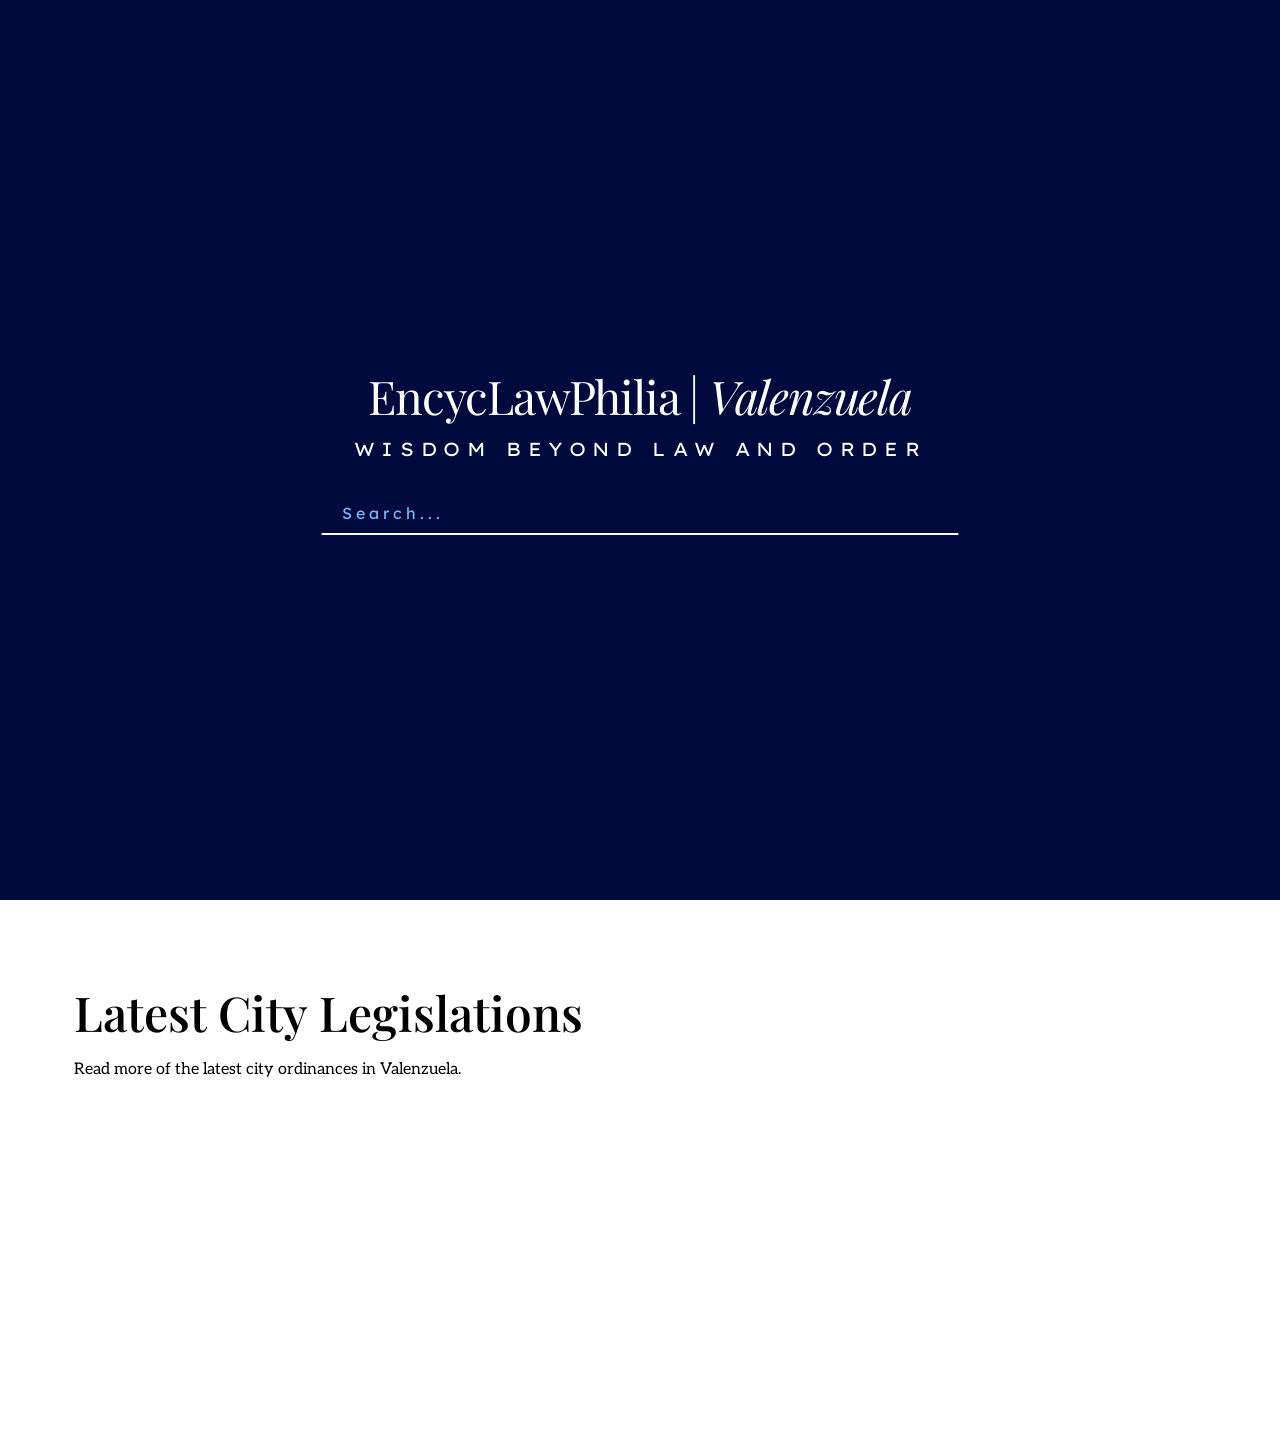
==== index.html @ e4cac2d9 "Merge branch 'main' of https://github.com/LordDomino/encyclawphilia-website" ====
<!DOCTYPE html>
<html lang="en">

<head>
    <meta charset="UTF-8">
    <meta name="viewport" content="width=device-width, initial-scale=1.0">
    <title>EncycLawPhilia | Valenzuela</title>
    <link rel="stylesheet" href="css/style.css">
</head>

<body>
    <main>
        <search>
            <hgroup class="title">
                <h1>EncycLawPhilia | <span class="title-city">Valenzuela</span></h1>
                <p>Wisdom Beyond Law and Order</p>
            </hgroup>
            <form class="search-bar" action="/search" method="get">
                <input aria-label="Search for city legislations" autocomplete="off" inputmode="search" type="search"
                    placeholder="Search..." name="q" />
            </form>
        </search>

        <section class="cards">
            <h1>Latest City Legislations</h1>
            <p>Read more of the latest city ordinances in Valenzuela.</p>

            <div class="carousel-wrapper">
                <ul class="carousel">
                    <li>
                        <div class="content-card">
                            <div class="content-card-header">
                                <h2>City Resolution<br /><span class="numeral-and-series">No. 3748 s. 2026</span></h2>
                                <div class="date">04 March 2026</div>
                            </div>
                            <div class="preview-container">
                                <div class="preview-text">
                                    A RESOLUTION DECLARING BARANGAY PARADA ORDINANCE NO. 08-26,
                                    SERIES OF 2026, ENTITLED: ?AN ORDINANCE CREATING AN ADDITIONAL
                                    ELEVEN (11) PLANTILLA POSITIONS OF TWO (2) WATCHMAN 1, ONE (1)
                                    CLERK IV, SEVEN (7) CLERK I AND ONE (1) MESSENGER, IDENTIFYING
                                    THE SOURCE OF FUND AND PROVIDING THE SALARY GRADE THEREOF?,
                                    HAS BEEN REVIEWED IN ACCORDANCE WITH R.A. 7160 AND THE SAME
                                    IS FOUND NOT INCONSISTENT WITH LAW OR ANY CITY ORDINANCES.
                                </div>
                            </div>
                            <a>
                                <p class="link">Read More</p>
                            </a>
                        </div>
                    </li>
                    <li>
                        <div class="content-card">
                            <div class="content-card-header">
                                <h2>City Resolution<br /><span class="numeral-and-series">No. 3748 s. 2026</span></h2>
                                <div class="date">04 March 2026</div>
                            </div>
                            <div class="preview-container">
                                <div class="preview-text">
                                    A RESOLUTION DECLARING BARANGAY PARADA ORDINANCE NO. 08-26,
                                    SERIES OF 2026, ENTITLED: ?AN ORDINANCE CREATING AN ADDITIONAL
                                    ELEVEN (11) PLANTILLA POSITIONS OF TWO (2) WATCHMAN 1, ONE (1)
                                    CLERK IV, SEVEN (7) CLERK I AND ONE (1) MESSENGER, IDENTIFYING
                                    THE SOURCE OF FUND AND PROVIDING THE SALARY GRADE THEREOF?,
                                    HAS BEEN REVIEWED IN ACCORDANCE WITH R.A. 7160 AND THE SAME
                                    IS FOUND NOT INCONSISTENT WITH LAW OR ANY CITY ORDINANCES.
                                </div>
                            </div>
                            <a>
                                <p class="link">Read More</p>
                            </a>
                        </div>
                    </li>
                    <li>
                        <div class="content-card">
                            <div class="content-card-header">
                                <h2>City Resolution<br /><span class="numeral-and-series">No. 3748 s. 2026</span></h2>
                                <div class="date">04 March 2026</div>
                            </div>
                            <div class="preview-container">
                                <div class="preview-text">
                                    A RESOLUTION DECLARING BARANGAY PARADA ORDINANCE NO. 08-26,
                                    SERIES OF 2026, ENTITLED: ?AN ORDINANCE CREATING AN ADDITIONAL
                                    ELEVEN (11) PLANTILLA POSITIONS OF TWO (2) WATCHMAN 1, ONE (1)
                                    CLERK IV, SEVEN (7) CLERK I AND ONE (1) MESSENGER, IDENTIFYING
                                    THE SOURCE OF FUND AND PROVIDING THE SALARY GRADE THEREOF?,
                                    HAS BEEN REVIEWED IN ACCORDANCE WITH R.A. 7160 AND THE SAME
                                    IS FOUND NOT INCONSISTENT WITH LAW OR ANY CITY ORDINANCES.
                                </div>
                            </div>
                            <a>
                                <p class="link">Read More</p>
                            </a>
                        </div>
                    </li>
                    <li>
                        <div class="content-card">
                            <div class="content-card-header">
                                <h2>City Resolution<br /><span class="numeral-and-series">No. 3748 s. 2026</span></h2>
                                <div class="date">04 March 2026</div>
                            </div>
                            <div class="preview-container">
                                <div class="preview-text">
                                    A RESOLUTION DECLARING BARANGAY PARADA ORDINANCE NO. 08-26,
                                    SERIES OF 2026, ENTITLED: ?AN ORDINANCE CREATING AN ADDITIONAL
                                    ELEVEN (11) PLANTILLA POSITIONS OF TWO (2) WATCHMAN 1, ONE (1)
                                    CLERK IV, SEVEN (7) CLERK I AND ONE (1) MESSENGER, IDENTIFYING
                                    THE SOURCE OF FUND AND PROVIDING THE SALARY GRADE THEREOF?,
                                    HAS BEEN REVIEWED IN ACCORDANCE WITH R.A. 7160 AND THE SAME
                                    IS FOUND NOT INCONSISTENT WITH LAW OR ANY CITY ORDINANCES.
                                </div>
                            </div>
                            <a>
                                <p class="link">Read More</p>
                            </a>
                        </div>
                    </li>
                </ul>
            </div>




        </section>

        
    </main>

    <footer>
        <!-- <h1>HAHAHAHAHAH</h1> -->
    </footer>
</body>

</html>
---- css/style.css ----
@font-face {
    font-family: "Aleo";
    src: url("../fonts/Aleo-VariableFont_wght.ttf"),
        url("../fonts/Aleo-Italic-VariableFont_wght.ttf")
}

@font-face {
    font-family: "Besley";
    src: url("../fonts/Besley-VariableFont_wght.ttf");
    font-style: normal;
}

@font-face {
    font-family: "Besley";
    src: url("../fonts/Besley-Italic-VariableFont_wght.ttf");
    font-style: italic;
}

@font-face {
    font-family: "Montserrat";
    src: url("../fonts/Montserrat-VariableFont_wght.ttf");
    font-style: normal;
}

@font-face {
    font-family: "Montserrat";
    src: url("../fonts/Montserrat-Italic-VariableFont_wght.ttf");
    font-style: italic;
}

@font-face {
    font-family: "Lexend";
    src: url("../fonts/Lexend-VariableFont_wght.ttf");
}

@font-face {
    font-family: "Lexend Exa";
    src: url("../fonts/LexendExa-VariableFont_wght.ttf");
}

@font-face {
    font-family: "Playfair Display";
    src: url("../fonts/PlayfairDisplay-VariableFont_wght.ttf");
    font-style: normal;
}

@font-face {
    font-family: "Playfair Display";
    src: url("../fonts/PlayfairDisplay-Italic-VariableFont_wght.ttf");
    font-style: italic;
}

@property --left-mask {
  syntax: '<color>';
  inherits: false;
  initial-value: black;
}

@property --right-mask {
  syntax: '<color>';
  inherits: false;
  initial-value: transparent;
}

:root {
    /* color-scheme: light dark; */

    --font-title: "Playfair Display", "Georgia", serif;
    --font-subtitle: "Lexend Exa", sans-serif;
    --font-heading: "Playfair Display", "Georgia", serif;
    --font-link: "Lexend Exa", sans-serif;
    --font-default-sans-serif: "Aleo", "Arial", sans-serif;
    --font-size-large: 3rem;

    /* Colors */
    --primary-color: #000A3C;
    --secondary-color: #7db5ff;
    --bg-color: light-dark(#FFFFFF, var(--primary-color));
    --text-color: #333333;
    --accent-color: #071E95;
}

* {
    box-sizing: border-box;
}

body {
    margin: 0;
    padding: 0;
    font-family: var(--font-default-sans-serif);
    background-color: var(--bg-color);
}

h1 {
    font-family: var(--font-heading);
    font-size: clamp(2rem, 3rem, 4rem);
    font-weight: 550;
    margin: 80px 0px 10px 0px;
}

main {
    display: flex;
    flex-direction: column;
    width: 100%;
}

section.cards {
    align-self: center;
    margin: 0px clamp(10%, 25vw, 500px);
    transition: padding 0.25s ease;
}

.content-grid {
    display: grid;
    grid-template-columns: auto auto auto;
    gap: 10px;
}

search {
    height: 100dvh;
    width: 100%;
    padding: min(30px, 10%) min(50px, 10%);

    display: flex;
    flex-direction: column;
    justify-content: center;
    align-items: center;
    gap: 30px;

    background-color: var(--primary-color);
    color: #FFFFFF;
}

hgroup.title {
    display: flex;
    flex-direction: column;
    justify-content: center;
    align-items: center;
    user-select: none;
    gap: 10px;
}

hgroup.title h1 {
    width: 100%;
    margin: 0;
    padding: 0;
    font-family: var(--font-title);
    font-weight: 400;
    font-size: clamp(1.75rem, calc(3.5vw + 0.1rem), 6rem);
    font-style: normal;
    text-align: center;
    letter-spacing: -0.075rem;
}

hgroup.title span {
    font-style: italic;
}

hgroup.title p {
    margin: 0;
    padding: 0;
    font-family: var(--font-subtitle);
    font-size: clamp(0.8rem, calc(1.35vw + 0.1rem), 2rem);
    text-align: center;
    text-transform: uppercase;
    letter-spacing: 0.35em;
}

form.search-bar {
    display: flex;
    gap: 10px;
}

form.search-bar input[type="search"] {
    border: 2px solid var(--primary-color);
    border-radius: 3px;
    border-bottom: 2px solid #FFFFFF;
    padding: 10px 20px;

    width: 50vw;
    max-width: 800px;
    min-width: 365px;

    font-family: "Lexend";
    font-size: clamp(1.0rem, 1vw, 1.2em);
    letter-spacing: 0.075rem;

    background-color: var(--primary-color);
    color: #FFFFFF;

    transition: background 0.1s ease;
}

form.search-bar input[type="search"]::placeholder {
    color: var(--secondary-color);
    letter-spacing: 0.25rem;
}

form.search-bar input[type="search"]::-webkit-search-cancel-button {
    height: 20px;
    width: 20px;
    cursor: pointer;
    filter: invert(50%) sepia(100%) saturate(500%) hue-rotate(90deg);
}

form.search-bar input[type="search"]:focus {
    outline: none;
}

.carousel-wrapper {
    overflow-x: auto;
    position: relative;
    width: 100%; /* Simplified for clarity, adjust margins as needed */
    
    --mask-width: 80px;

    /* Create the animation timeline based on the horizontal scroll */
    scroll-timeline: --carouselTimeline x;

    /* Initial mask state (we will animate the variables) */
    mask-image: linear-gradient(
        to right, 
        var(--left-mask, transparent), 
        black var(--mask-width), 
        black calc(100% - var(--mask-width)), 
        var(--right-mask, transparent)
    );
    -webkit-mask-image: linear-gradient(
        to right, 
        var(--left-mask, transparent), 
        black var(--mask-width), 
        black calc(100% - var(--mask-width)), 
        var(--right-mask, transparent)
    );

    /* Apply the animations */
    animation: mask-left-logic both, mask-right-logic both;
    animation-timeline: --carouselTimeline;
}

@keyframes mask-left-logic {
    /* At the very start (0% scroll), the left side is SOLID BLACK (no fade) */
    0% { --left-mask: black; }
    /* As soon as we start scrolling, it becomes TRANSPARENT (fade starts) */
    5%, 100% { --left-mask: transparent; }
}

@keyframes mask-right-logic {
    /* While scrolling, the right side is TRANSPARENT (fade active) */
    0%, 95% { --right-mask: transparent; }
    /* When we hit the  very end (100% scroll), it becomes SOLID BLACK (fade stops) */
    100% { --right-mask: black; }
}

ul.carousel {
    display: flex;
    gap: 15px;
    list-style: none;
    padding: 0; /* Changed from var(--mask-width) to 0 */
    margin: 0;
}

ul.carousel li {
    flex: 0 0 clamp(300px, 15vw, 500px);
    /* Do not grow, do not shrink, stay 250px wide */
    background: #eee;
    border-radius: 8px;
    display: flex;
    align-items: center;
    justify-content: center;
    /* Removed: scroll-snap-align */
}

.content-card {
    /* width: ; */
    padding: 30px 20px 20px 20px;

    display: flex;
    flex-direction: column;
    justify-content: center;

    width: clamp(300px, 50%, 500px);
    padding: 30px 20px 20px 20px;

    font-family: "Lexend", "Times New Roman", serif;
    font-size: 1rem;
    text-align: left;

    border: 1px solid var(--accent-color);
    border-radius: 5px;
}

.content-card-header {
    display: flex;
    justify-content: space-between;
}

.content-card h2 {
    margin: 0;
    padding: 0;

    font-family: "Lexend Exa";
    font-weight: 500;
    font-size: 1.5rem;
    letter-spacing: 0.15rem;
    line-height: 1.2;

    color: var(--primary-color);
}

.content-card span.numeral-and-series {
    font-family: "Besley";
    font-size: 2rem;
    font-weight: 700;
    letter-spacing: 0rem;
}

.content-card .preview-container {
    box-sizing: content-box;
    margin: 10px 0px;
    padding: 10px 0px;
    border-top: 2px solid black;
    /* border-bottom: 2px solid black; */
}

.content-card .preview-text {
    max-height: 100px;
    overflow-y: hidden;

    font-weight: 350;

    background-image: linear-gradient(to bottom, #000000, rgb(0, 0, 0, 0));

    background-clip: text;
    -webkit-background-clip: text;

    color: transparent;
    -webkit-text-fill-color: transparent;
}

p.link {
    margin: 0;
    font-family: var(--font-link);
    font-weight: 700;
    letter-spacing: 0.2rem;
    text-align: right;
    text-transform: uppercase;

    color: var(--accent-color)
}

footer {
    background-color: var(--primary-color);
}

@media screen and (max-width: 1440px) {}

@media screen and (max-width: 425px) {

    search {
        align-items: flex-start;
        justify-content: end;
    }

    hgroup.title h1 {
        text-align: left;
    }

    hgroup.title p {
        text-align: left;
        letter-spacing: 0.25rem;
    }

    form.search-bar {
        width: 100%;
    }

    form.search-bar input[type="search"] {
        width: 100%;
        min-width: 0px;
        max-width: none;

        padding: 5px 10px;
    }

    section.cards {
        padding: 0px 30px;
    }

}
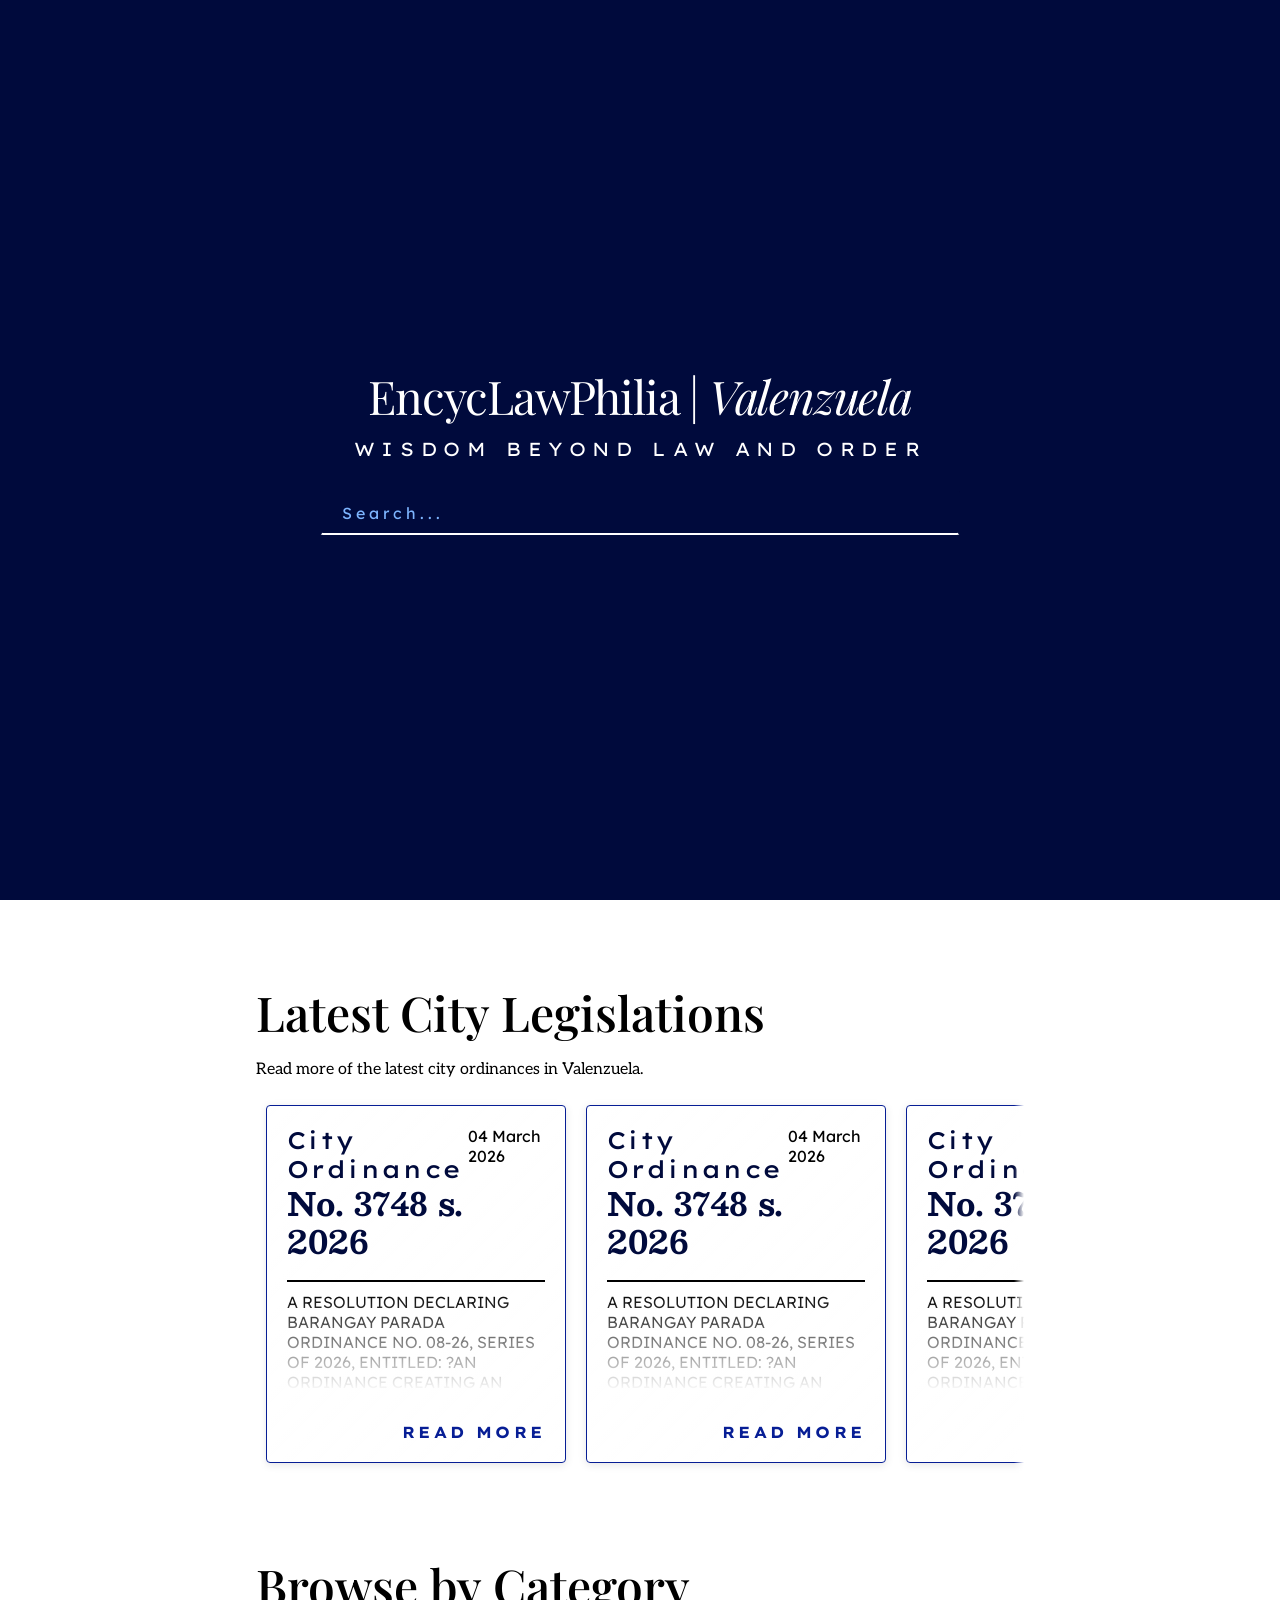
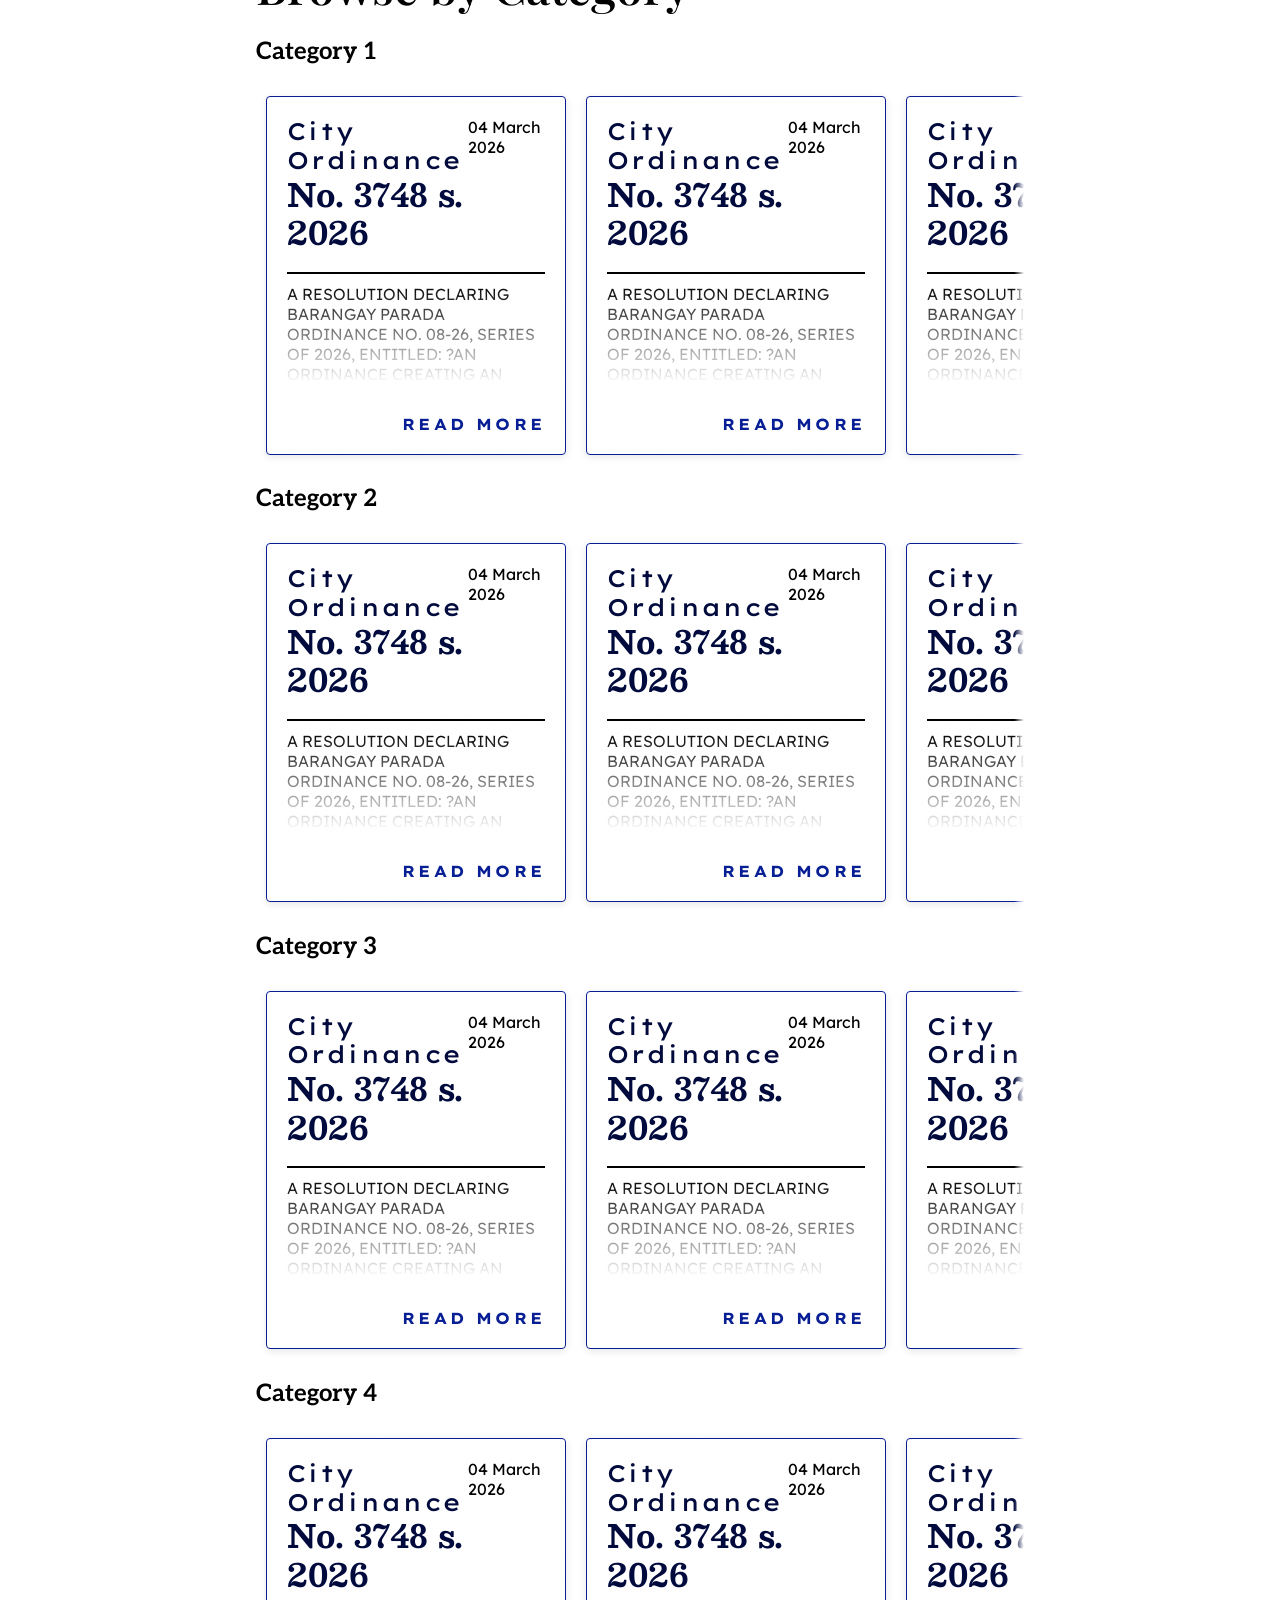
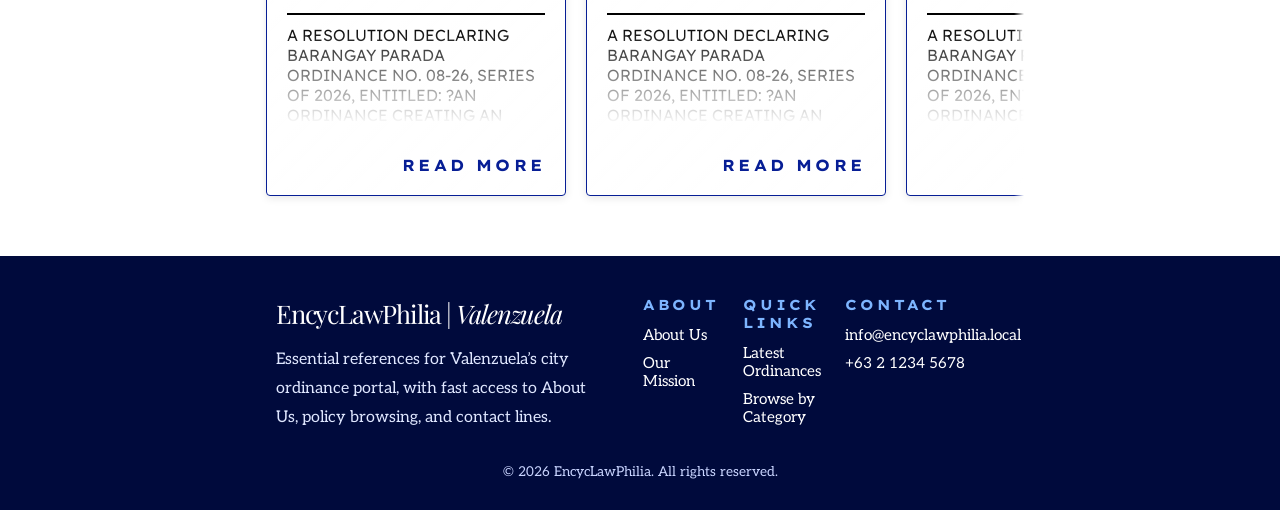
==== commit 7c88c229: "UI design changes" ====
--- a/index.html
+++ b/index.html
@@ -9,19 +9,21 @@
 </head>
 
 <body>
-    <main>
+    <main class="homepage">
         <search>
             <hgroup class="title">
-                <h1>EncycLawPhilia | <span class="title-city">Valenzuela</span></h1>
+                <div class="brand-title">
+                    <h1>EncycLawPhilia | <span class="title-city">Valenzuela</span></h1>
+                </div>
                 <p>Wisdom Beyond Law and Order</p>
             </hgroup>
-            <form class="search-bar" action="/search" method="get">
+            <form class="search-bar" action="results.html" method="get">
                 <input aria-label="Search for city legislations" autocomplete="off" inputmode="search" type="search"
                     placeholder="Search..." name="q" />
             </form>
         </search>
 
-        <section class="cards">
+        <section class="dashboard" id="browse-latest">
             <h1>Latest City Legislations</h1>
             <p>Read more of the latest city ordinances in Valenzuela.</p>
 
@@ -30,73 +32,73 @@
                     <li>
                         <div class="content-card">
                             <div class="content-card-header">
-                                <h2>City Resolution<br /><span class="numeral-and-series">No. 3748 s. 2026</span></h2>
-                                <div class="date">04 March 2026</div>
-                            </div>
-                            <div class="preview-container">
-                                <div class="preview-text">
-                                    A RESOLUTION DECLARING BARANGAY PARADA ORDINANCE NO. 08-26,
-                                    SERIES OF 2026, ENTITLED: ?AN ORDINANCE CREATING AN ADDITIONAL
-                                    ELEVEN (11) PLANTILLA POSITIONS OF TWO (2) WATCHMAN 1, ONE (1)
-                                    CLERK IV, SEVEN (7) CLERK I AND ONE (1) MESSENGER, IDENTIFYING
-                                    THE SOURCE OF FUND AND PROVIDING THE SALARY GRADE THEREOF?,
-                                    HAS BEEN REVIEWED IN ACCORDANCE WITH R.A. 7160 AND THE SAME
-                                    IS FOUND NOT INCONSISTENT WITH LAW OR ANY CITY ORDINANCES.
-                                </div>
-                            </div>
-                            <a>
-                                <p class="link">Read More</p>
-                            </a>
-                        </div>
-                    </li>
-                    <li>
-                        <div class="content-card">
-                            <div class="content-card-header">
-                                <h2>City Resolution<br /><span class="numeral-and-series">No. 3748 s. 2026</span></h2>
-                                <div class="date">04 March 2026</div>
-                            </div>
-                            <div class="preview-container">
-                                <div class="preview-text">
-                                    A RESOLUTION DECLARING BARANGAY PARADA ORDINANCE NO. 08-26,
-                                    SERIES OF 2026, ENTITLED: ?AN ORDINANCE CREATING AN ADDITIONAL
-                                    ELEVEN (11) PLANTILLA POSITIONS OF TWO (2) WATCHMAN 1, ONE (1)
-                                    CLERK IV, SEVEN (7) CLERK I AND ONE (1) MESSENGER, IDENTIFYING
-                                    THE SOURCE OF FUND AND PROVIDING THE SALARY GRADE THEREOF?,
-                                    HAS BEEN REVIEWED IN ACCORDANCE WITH R.A. 7160 AND THE SAME
-                                    IS FOUND NOT INCONSISTENT WITH LAW OR ANY CITY ORDINANCES.
-                                </div>
-                            </div>
-                            <a>
-                                <p class="link">Read More</p>
-                            </a>
-                        </div>
-                    </li>
-                    <li>
-                        <div class="content-card">
-                            <div class="content-card-header">
-                                <h2>City Resolution<br /><span class="numeral-and-series">No. 3748 s. 2026</span></h2>
-                                <div class="date">04 March 2026</div>
-                            </div>
-                            <div class="preview-container">
-                                <div class="preview-text">
-                                    A RESOLUTION DECLARING BARANGAY PARADA ORDINANCE NO. 08-26,
-                                    SERIES OF 2026, ENTITLED: ?AN ORDINANCE CREATING AN ADDITIONAL
-                                    ELEVEN (11) PLANTILLA POSITIONS OF TWO (2) WATCHMAN 1, ONE (1)
-                                    CLERK IV, SEVEN (7) CLERK I AND ONE (1) MESSENGER, IDENTIFYING
-                                    THE SOURCE OF FUND AND PROVIDING THE SALARY GRADE THEREOF?,
-                                    HAS BEEN REVIEWED IN ACCORDANCE WITH R.A. 7160 AND THE SAME
-                                    IS FOUND NOT INCONSISTENT WITH LAW OR ANY CITY ORDINANCES.
-                                </div>
-                            </div>
-                            <a>
-                                <p class="link">Read More</p>
-                            </a>
-                        </div>
-                    </li>
-                    <li>
-                        <div class="content-card">
-                            <div class="content-card-header">
-                                <h2>City Resolution<br /><span class="numeral-and-series">No. 3748 s. 2026</span></h2>
+                                <h2>City Ordinance<br /><span class="numeral-and-series">No. 3748 s. 2026</span></h2>
+                                <div class="date">04 March 2026</div>
+                            </div>
+                            <div class="preview-container">
+                                <div class="preview-text">
+                                    A RESOLUTION DECLARING BARANGAY PARADA ORDINANCE NO. 08-26,
+                                    SERIES OF 2026, ENTITLED: ?AN ORDINANCE CREATING AN ADDITIONAL
+                                    ELEVEN (11) PLANTILLA POSITIONS OF TWO (2) WATCHMAN 1, ONE (1)
+                                    CLERK IV, SEVEN (7) CLERK I AND ONE (1) MESSENGER, IDENTIFYING
+                                    THE SOURCE OF FUND AND PROVIDING THE SALARY GRADE THEREOF?,
+                                    HAS BEEN REVIEWED IN ACCORDANCE WITH R.A. 7160 AND THE SAME
+                                    IS FOUND NOT INCONSISTENT WITH LAW OR ANY CITY ORDINANCES.
+                                </div>
+                            </div>
+                            <a>
+                                <p class="link">Read More</p>
+                            </a>
+                        </div>
+                    </li>
+                    <li>
+                        <div class="content-card">
+                            <div class="content-card-header">
+                                <h2>City Ordinance<br /><span class="numeral-and-series">No. 3748 s. 2026</span></h2>
+                                <div class="date">04 March 2026</div>
+                            </div>
+                            <div class="preview-container">
+                                <div class="preview-text">
+                                    A RESOLUTION DECLARING BARANGAY PARADA ORDINANCE NO. 08-26,
+                                    SERIES OF 2026, ENTITLED: ?AN ORDINANCE CREATING AN ADDITIONAL
+                                    ELEVEN (11) PLANTILLA POSITIONS OF TWO (2) WATCHMAN 1, ONE (1)
+                                    CLERK IV, SEVEN (7) CLERK I AND ONE (1) MESSENGER, IDENTIFYING
+                                    THE SOURCE OF FUND AND PROVIDING THE SALARY GRADE THEREOF?,
+                                    HAS BEEN REVIEWED IN ACCORDANCE WITH R.A. 7160 AND THE SAME
+                                    IS FOUND NOT INCONSISTENT WITH LAW OR ANY CITY ORDINANCES.
+                                </div>
+                            </div>
+                            <a>
+                                <p class="link">Read More</p>
+                            </a>
+                        </div>
+                    </li>
+                    <li>
+                        <div class="content-card">
+                            <div class="content-card-header">
+                                <h2>City Ordinance<br /><span class="numeral-and-series">No. 3748 s. 2026</span></h2>
+                                <div class="date">04 March 2026</div>
+                            </div>
+                            <div class="preview-container">
+                                <div class="preview-text">
+                                    A RESOLUTION DECLARING BARANGAY PARADA ORDINANCE NO. 08-26,
+                                    SERIES OF 2026, ENTITLED: ?AN ORDINANCE CREATING AN ADDITIONAL
+                                    ELEVEN (11) PLANTILLA POSITIONS OF TWO (2) WATCHMAN 1, ONE (1)
+                                    CLERK IV, SEVEN (7) CLERK I AND ONE (1) MESSENGER, IDENTIFYING
+                                    THE SOURCE OF FUND AND PROVIDING THE SALARY GRADE THEREOF?,
+                                    HAS BEEN REVIEWED IN ACCORDANCE WITH R.A. 7160 AND THE SAME
+                                    IS FOUND NOT INCONSISTENT WITH LAW OR ANY CITY ORDINANCES.
+                                </div>
+                            </div>
+                            <a>
+                                <p class="link">Read More</p>
+                            </a>
+                        </div>
+                    </li>
+                    <li>
+                        <div class="content-card">
+                            <div class="content-card-header">
+                                <h2>City Ordinance<br /><span class="numeral-and-series">No. 3748 s. 2026</span></h2>
                                 <div class="date">04 March 2026</div>
                             </div>
                             <div class="preview-container">
@@ -118,16 +120,414 @@
                 </ul>
             </div>
 
-
-
-
         </section>
 
+        <section class="dashboard" id="browse-category">
+            <h1>Browse by Category</h1>
+            <!-- <p>Read more of the latest city ordinances in Valenzuela.</p> -->
+            <h2>Category 1</h2>
+            <div class="carousel-wrapper">
+                <ul class="carousel">
+                    <li>
+                        <div class="content-card">
+                            <div class="content-card-header">
+                                <h2>City Ordinance<br /><span class="numeral-and-series">No. 3748 s. 2026</span></h2>
+                                <div class="date">04 March 2026</div>
+                            </div>
+                            <div class="preview-container">
+                                <div class="preview-text">
+                                    A RESOLUTION DECLARING BARANGAY PARADA ORDINANCE NO. 08-26,
+                                    SERIES OF 2026, ENTITLED: ?AN ORDINANCE CREATING AN ADDITIONAL
+                                    ELEVEN (11) PLANTILLA POSITIONS OF TWO (2) WATCHMAN 1, ONE (1)
+                                    CLERK IV, SEVEN (7) CLERK I AND ONE (1) MESSENGER, IDENTIFYING
+                                    THE SOURCE OF FUND AND PROVIDING THE SALARY GRADE THEREOF?,
+                                    HAS BEEN REVIEWED IN ACCORDANCE WITH R.A. 7160 AND THE SAME
+                                    IS FOUND NOT INCONSISTENT WITH LAW OR ANY CITY ORDINANCES.
+                                </div>
+                            </div>
+                            <a>
+                                <p class="link">Read More</p>
+                            </a>
+                        </div>
+                    </li>
+                    <li>
+                        <div class="content-card">
+                            <div class="content-card-header">
+                                <h2>City Ordinance<br /><span class="numeral-and-series">No. 3748 s. 2026</span></h2>
+                                <div class="date">04 March 2026</div>
+                            </div>
+                            <div class="preview-container">
+                                <div class="preview-text">
+                                    A RESOLUTION DECLARING BARANGAY PARADA ORDINANCE NO. 08-26,
+                                    SERIES OF 2026, ENTITLED: ?AN ORDINANCE CREATING AN ADDITIONAL
+                                    ELEVEN (11) PLANTILLA POSITIONS OF TWO (2) WATCHMAN 1, ONE (1)
+                                    CLERK IV, SEVEN (7) CLERK I AND ONE (1) MESSENGER, IDENTIFYING
+                                    THE SOURCE OF FUND AND PROVIDING THE SALARY GRADE THEREOF?,
+                                    HAS BEEN REVIEWED IN ACCORDANCE WITH R.A. 7160 AND THE SAME
+                                    IS FOUND NOT INCONSISTENT WITH LAW OR ANY CITY ORDINANCES.
+                                </div>
+                            </div>
+                            <a>
+                                <p class="link">Read More</p>
+                            </a>
+                        </div>
+                    </li>
+                    <li>
+                        <div class="content-card">
+                            <div class="content-card-header">
+                                <h2>City Ordinance<br /><span class="numeral-and-series">No. 3748 s. 2026</span></h2>
+                                <div class="date">04 March 2026</div>
+                            </div>
+                            <div class="preview-container">
+                                <div class="preview-text">
+                                    A RESOLUTION DECLARING BARANGAY PARADA ORDINANCE NO. 08-26,
+                                    SERIES OF 2026, ENTITLED: ?AN ORDINANCE CREATING AN ADDITIONAL
+                                    ELEVEN (11) PLANTILLA POSITIONS OF TWO (2) WATCHMAN 1, ONE (1)
+                                    CLERK IV, SEVEN (7) CLERK I AND ONE (1) MESSENGER, IDENTIFYING
+                                    THE SOURCE OF FUND AND PROVIDING THE SALARY GRADE THEREOF?,
+                                    HAS BEEN REVIEWED IN ACCORDANCE WITH R.A. 7160 AND THE SAME
+                                    IS FOUND NOT INCONSISTENT WITH LAW OR ANY CITY ORDINANCES.
+                                </div>
+                            </div>
+                            <a>
+                                <p class="link">Read More</p>
+                            </a>
+                        </div>
+                    </li>
+                    <li>
+                        <div class="content-card">
+                            <div class="content-card-header">
+                                <h2>City Ordinance<br /><span class="numeral-and-series">No. 3748 s. 2026</span></h2>
+                                <div class="date">04 March 2026</div>
+                            </div>
+                            <div class="preview-container">
+                                <div class="preview-text">
+                                    A RESOLUTION DECLARING BARANGAY PARADA ORDINANCE NO. 08-26,
+                                    SERIES OF 2026, ENTITLED: ?AN ORDINANCE CREATING AN ADDITIONAL
+                                    ELEVEN (11) PLANTILLA POSITIONS OF TWO (2) WATCHMAN 1, ONE (1)
+                                    CLERK IV, SEVEN (7) CLERK I AND ONE (1) MESSENGER, IDENTIFYING
+                                    THE SOURCE OF FUND AND PROVIDING THE SALARY GRADE THEREOF?,
+                                    HAS BEEN REVIEWED IN ACCORDANCE WITH R.A. 7160 AND THE SAME
+                                    IS FOUND NOT INCONSISTENT WITH LAW OR ANY CITY ORDINANCES.
+                                </div>
+                            </div>
+                            <a>
+                                <p class="link">Read More</p>
+                            </a>
+                        </div>
+                    </li>
+                </ul>
+            </div>
+            <h2>Category 2</h2>
+            <div class="carousel-wrapper">
+                <ul class="carousel">
+                    <li>
+                        <div class="content-card">
+                            <div class="content-card-header">
+                                <h2>City Ordinance<br /><span class="numeral-and-series">No. 3748 s. 2026</span></h2>
+                                <div class="date">04 March 2026</div>
+                            </div>
+                            <div class="preview-container">
+                                <div class="preview-text">
+                                    A RESOLUTION DECLARING BARANGAY PARADA ORDINANCE NO. 08-26,
+                                    SERIES OF 2026, ENTITLED: ?AN ORDINANCE CREATING AN ADDITIONAL
+                                    ELEVEN (11) PLANTILLA POSITIONS OF TWO (2) WATCHMAN 1, ONE (1)
+                                    CLERK IV, SEVEN (7) CLERK I AND ONE (1) MESSENGER, IDENTIFYING
+                                    THE SOURCE OF FUND AND PROVIDING THE SALARY GRADE THEREOF?,
+                                    HAS BEEN REVIEWED IN ACCORDANCE WITH R.A. 7160 AND THE SAME
+                                    IS FOUND NOT INCONSISTENT WITH LAW OR ANY CITY ORDINANCES.
+                                </div>
+                            </div>
+                            <a>
+                                <p class="link">Read More</p>
+                            </a>
+                        </div>
+                    </li>
+                    <li>
+                        <div class="content-card">
+                            <div class="content-card-header">
+                                <h2>City Ordinance<br /><span class="numeral-and-series">No. 3748 s. 2026</span></h2>
+                                <div class="date">04 March 2026</div>
+                            </div>
+                            <div class="preview-container">
+                                <div class="preview-text">
+                                    A RESOLUTION DECLARING BARANGAY PARADA ORDINANCE NO. 08-26,
+                                    SERIES OF 2026, ENTITLED: ?AN ORDINANCE CREATING AN ADDITIONAL
+                                    ELEVEN (11) PLANTILLA POSITIONS OF TWO (2) WATCHMAN 1, ONE (1)
+                                    CLERK IV, SEVEN (7) CLERK I AND ONE (1) MESSENGER, IDENTIFYING
+                                    THE SOURCE OF FUND AND PROVIDING THE SALARY GRADE THEREOF?,
+                                    HAS BEEN REVIEWED IN ACCORDANCE WITH R.A. 7160 AND THE SAME
+                                    IS FOUND NOT INCONSISTENT WITH LAW OR ANY CITY ORDINANCES.
+                                </div>
+                            </div>
+                            <a>
+                                <p class="link">Read More</p>
+                            </a>
+                        </div>
+                    </li>
+                    <li>
+                        <div class="content-card">
+                            <div class="content-card-header">
+                                <h2>City Ordinance<br /><span class="numeral-and-series">No. 3748 s. 2026</span></h2>
+                                <div class="date">04 March 2026</div>
+                            </div>
+                            <div class="preview-container">
+                                <div class="preview-text">
+                                    A RESOLUTION DECLARING BARANGAY PARADA ORDINANCE NO. 08-26,
+                                    SERIES OF 2026, ENTITLED: ?AN ORDINANCE CREATING AN ADDITIONAL
+                                    ELEVEN (11) PLANTILLA POSITIONS OF TWO (2) WATCHMAN 1, ONE (1)
+                                    CLERK IV, SEVEN (7) CLERK I AND ONE (1) MESSENGER, IDENTIFYING
+                                    THE SOURCE OF FUND AND PROVIDING THE SALARY GRADE THEREOF?,
+                                    HAS BEEN REVIEWED IN ACCORDANCE WITH R.A. 7160 AND THE SAME
+                                    IS FOUND NOT INCONSISTENT WITH LAW OR ANY CITY ORDINANCES.
+                                </div>
+                            </div>
+                            <a>
+                                <p class="link">Read More</p>
+                            </a>
+                        </div>
+                    </li>
+                    <li>
+                        <div class="content-card">
+                            <div class="content-card-header">
+                                <h2>City Ordinance<br /><span class="numeral-and-series">No. 3748 s. 2026</span></h2>
+                                <div class="date">04 March 2026</div>
+                            </div>
+                            <div class="preview-container">
+                                <div class="preview-text">
+                                    A RESOLUTION DECLARING BARANGAY PARADA ORDINANCE NO. 08-26,
+                                    SERIES OF 2026, ENTITLED: ?AN ORDINANCE CREATING AN ADDITIONAL
+                                    ELEVEN (11) PLANTILLA POSITIONS OF TWO (2) WATCHMAN 1, ONE (1)
+                                    CLERK IV, SEVEN (7) CLERK I AND ONE (1) MESSENGER, IDENTIFYING
+                                    THE SOURCE OF FUND AND PROVIDING THE SALARY GRADE THEREOF?,
+                                    HAS BEEN REVIEWED IN ACCORDANCE WITH R.A. 7160 AND THE SAME
+                                    IS FOUND NOT INCONSISTENT WITH LAW OR ANY CITY ORDINANCES.
+                                </div>
+                            </div>
+                            <a>
+                                <p class="link">Read More</p>
+                            </a>
+                        </div>
+                    </li>
+                </ul>
+            </div>
+            <h2>Category 3</h2>
+            <div class="carousel-wrapper">
+                <ul class="carousel">
+                    <li>
+                        <div class="content-card">
+                            <div class="content-card-header">
+                                <h2>City Ordinance<br /><span class="numeral-and-series">No. 3748 s. 2026</span></h2>
+                                <div class="date">04 March 2026</div>
+                            </div>
+                            <div class="preview-container">
+                                <div class="preview-text">
+                                    A RESOLUTION DECLARING BARANGAY PARADA ORDINANCE NO. 08-26,
+                                    SERIES OF 2026, ENTITLED: ?AN ORDINANCE CREATING AN ADDITIONAL
+                                    ELEVEN (11) PLANTILLA POSITIONS OF TWO (2) WATCHMAN 1, ONE (1)
+                                    CLERK IV, SEVEN (7) CLERK I AND ONE (1) MESSENGER, IDENTIFYING
+                                    THE SOURCE OF FUND AND PROVIDING THE SALARY GRADE THEREOF?,
+                                    HAS BEEN REVIEWED IN ACCORDANCE WITH R.A. 7160 AND THE SAME
+                                    IS FOUND NOT INCONSISTENT WITH LAW OR ANY CITY ORDINANCES.
+                                </div>
+                            </div>
+                            <a>
+                                <p class="link">Read More</p>
+                            </a>
+                        </div>
+                    </li>
+                    <li>
+                        <div class="content-card">
+                            <div class="content-card-header">
+                                <h2>City Ordinance<br /><span class="numeral-and-series">No. 3748 s. 2026</span></h2>
+                                <div class="date">04 March 2026</div>
+                            </div>
+                            <div class="preview-container">
+                                <div class="preview-text">
+                                    A RESOLUTION DECLARING BARANGAY PARADA ORDINANCE NO. 08-26,
+                                    SERIES OF 2026, ENTITLED: ?AN ORDINANCE CREATING AN ADDITIONAL
+                                    ELEVEN (11) PLANTILLA POSITIONS OF TWO (2) WATCHMAN 1, ONE (1)
+                                    CLERK IV, SEVEN (7) CLERK I AND ONE (1) MESSENGER, IDENTIFYING
+                                    THE SOURCE OF FUND AND PROVIDING THE SALARY GRADE THEREOF?,
+                                    HAS BEEN REVIEWED IN ACCORDANCE WITH R.A. 7160 AND THE SAME
+                                    IS FOUND NOT INCONSISTENT WITH LAW OR ANY CITY ORDINANCES.
+                                </div>
+                            </div>
+                            <a>
+                                <p class="link">Read More</p>
+                            </a>
+                        </div>
+                    </li>
+                    <li>
+                        <div class="content-card">
+                            <div class="content-card-header">
+                                <h2>City Ordinance<br /><span class="numeral-and-series">No. 3748 s. 2026</span></h2>
+                                <div class="date">04 March 2026</div>
+                            </div>
+                            <div class="preview-container">
+                                <div class="preview-text">
+                                    A RESOLUTION DECLARING BARANGAY PARADA ORDINANCE NO. 08-26,
+                                    SERIES OF 2026, ENTITLED: ?AN ORDINANCE CREATING AN ADDITIONAL
+                                    ELEVEN (11) PLANTILLA POSITIONS OF TWO (2) WATCHMAN 1, ONE (1)
+                                    CLERK IV, SEVEN (7) CLERK I AND ONE (1) MESSENGER, IDENTIFYING
+                                    THE SOURCE OF FUND AND PROVIDING THE SALARY GRADE THEREOF?,
+                                    HAS BEEN REVIEWED IN ACCORDANCE WITH R.A. 7160 AND THE SAME
+                                    IS FOUND NOT INCONSISTENT WITH LAW OR ANY CITY ORDINANCES.
+                                </div>
+                            </div>
+                            <a>
+                                <p class="link">Read More</p>
+                            </a>
+                        </div>
+                    </li>
+                    <li>
+                        <div class="content-card">
+                            <div class="content-card-header">
+                                <h2>City Ordinance<br /><span class="numeral-and-series">No. 3748 s. 2026</span></h2>
+                                <div class="date">04 March 2026</div>
+                            </div>
+                            <div class="preview-container">
+                                <div class="preview-text">
+                                    A RESOLUTION DECLARING BARANGAY PARADA ORDINANCE NO. 08-26,
+                                    SERIES OF 2026, ENTITLED: ?AN ORDINANCE CREATING AN ADDITIONAL
+                                    ELEVEN (11) PLANTILLA POSITIONS OF TWO (2) WATCHMAN 1, ONE (1)
+                                    CLERK IV, SEVEN (7) CLERK I AND ONE (1) MESSENGER, IDENTIFYING
+                                    THE SOURCE OF FUND AND PROVIDING THE SALARY GRADE THEREOF?,
+                                    HAS BEEN REVIEWED IN ACCORDANCE WITH R.A. 7160 AND THE SAME
+                                    IS FOUND NOT INCONSISTENT WITH LAW OR ANY CITY ORDINANCES.
+                                </div>
+                            </div>
+                            <a>
+                                <p class="link">Read More</p>
+                            </a>
+                        </div>
+                    </li>
+                </ul>
+            </div>
+            <h2>Category 4</h2>
+            <div class="carousel-wrapper">
+                <ul class="carousel">
+                    <li>
+                        <div class="content-card">
+                            <div class="content-card-header">
+                                <h2>City Ordinance<br /><span class="numeral-and-series">No. 3748 s. 2026</span></h2>
+                                <div class="date">04 March 2026</div>
+                            </div>
+                            <div class="preview-container">
+                                <div class="preview-text">
+                                    A RESOLUTION DECLARING BARANGAY PARADA ORDINANCE NO. 08-26,
+                                    SERIES OF 2026, ENTITLED: ?AN ORDINANCE CREATING AN ADDITIONAL
+                                    ELEVEN (11) PLANTILLA POSITIONS OF TWO (2) WATCHMAN 1, ONE (1)
+                                    CLERK IV, SEVEN (7) CLERK I AND ONE (1) MESSENGER, IDENTIFYING
+                                    THE SOURCE OF FUND AND PROVIDING THE SALARY GRADE THEREOF?,
+                                    HAS BEEN REVIEWED IN ACCORDANCE WITH R.A. 7160 AND THE SAME
+                                    IS FOUND NOT INCONSISTENT WITH LAW OR ANY CITY ORDINANCES.
+                                </div>
+                            </div>
+                            <a>
+                                <p class="link">Read More</p>
+                            </a>
+                        </div>
+                    </li>
+                    <li>
+                        <div class="content-card">
+                            <div class="content-card-header">
+                                <h2>City Ordinance<br /><span class="numeral-and-series">No. 3748 s. 2026</span></h2>
+                                <div class="date">04 March 2026</div>
+                            </div>
+                            <div class="preview-container">
+                                <div class="preview-text">
+                                    A RESOLUTION DECLARING BARANGAY PARADA ORDINANCE NO. 08-26,
+                                    SERIES OF 2026, ENTITLED: ?AN ORDINANCE CREATING AN ADDITIONAL
+                                    ELEVEN (11) PLANTILLA POSITIONS OF TWO (2) WATCHMAN 1, ONE (1)
+                                    CLERK IV, SEVEN (7) CLERK I AND ONE (1) MESSENGER, IDENTIFYING
+                                    THE SOURCE OF FUND AND PROVIDING THE SALARY GRADE THEREOF?,
+                                    HAS BEEN REVIEWED IN ACCORDANCE WITH R.A. 7160 AND THE SAME
+                                    IS FOUND NOT INCONSISTENT WITH LAW OR ANY CITY ORDINANCES.
+                                </div>
+                            </div>
+                            <a>
+                                <p class="link">Read More</p>
+                            </a>
+                        </div>
+                    </li>
+                    <li>
+                        <div class="content-card">
+                            <div class="content-card-header">
+                                <h2>City Ordinance<br /><span class="numeral-and-series">No. 3748 s. 2026</span></h2>
+                                <div class="date">04 March 2026</div>
+                            </div>
+                            <div class="preview-container">
+                                <div class="preview-text">
+                                    A RESOLUTION DECLARING BARANGAY PARADA ORDINANCE NO. 08-26,
+                                    SERIES OF 2026, ENTITLED: ?AN ORDINANCE CREATING AN ADDITIONAL
+                                    ELEVEN (11) PLANTILLA POSITIONS OF TWO (2) WATCHMAN 1, ONE (1)
+                                    CLERK IV, SEVEN (7) CLERK I AND ONE (1) MESSENGER, IDENTIFYING
+                                    THE SOURCE OF FUND AND PROVIDING THE SALARY GRADE THEREOF?,
+                                    HAS BEEN REVIEWED IN ACCORDANCE WITH R.A. 7160 AND THE SAME
+                                    IS FOUND NOT INCONSISTENT WITH LAW OR ANY CITY ORDINANCES.
+                                </div>
+                            </div>
+                            <a>
+                                <p class="link">Read More</p>
+                            </a>
+                        </div>
+                    </li>
+                    <li>
+                        <div class="content-card">
+                            <div class="content-card-header">
+                                <h2>City Ordinance<br /><span class="numeral-and-series">No. 3748 s. 2026</span></h2>
+                                <div class="date">04 March 2026</div>
+                            </div>
+                            <div class="preview-container">
+                                <div class="preview-text">
+                                    A RESOLUTION DECLARING BARANGAY PARADA ORDINANCE NO. 08-26,
+                                    SERIES OF 2026, ENTITLED: ?AN ORDINANCE CREATING AN ADDITIONAL
+                                    ELEVEN (11) PLANTILLA POSITIONS OF TWO (2) WATCHMAN 1, ONE (1)
+                                    CLERK IV, SEVEN (7) CLERK I AND ONE (1) MESSENGER, IDENTIFYING
+                                    THE SOURCE OF FUND AND PROVIDING THE SALARY GRADE THEREOF?,
+                                    HAS BEEN REVIEWED IN ACCORDANCE WITH R.A. 7160 AND THE SAME
+                                    IS FOUND NOT INCONSISTENT WITH LAW OR ANY CITY ORDINANCES.
+                                </div>
+                            </div>
+                            <a>
+                                <p class="link">Read More</p>
+                            </a>
+                        </div>
+                    </li>
+                </ul>
+            </div>
+        </section>
         
     </main>
 
     <footer>
-        <!-- <h1>HAHAHAHAHAH</h1> -->
+        <div class="footer-content">
+            <div class="footer-brand">
+                <div class="brand-title">
+                    <h2>EncycLawPhilia | <span class="title-city">Valenzuela</span></h2>
+                </div>
+                <p>Essential references for Valenzuela’s city ordinance portal, with fast access to About Us, policy browsing, and contact lines.</p>
+            </div>
+            <div class="footer-links">
+                <div class="footer-column">
+                    <h3>About</h3>
+                    <a href="#about-us">About Us</a>
+                    <a href="#mission">Our Mission</a>
+                </div>
+                <div class="footer-column">
+                    <h3>Quick Links</h3>
+                    <a href="#browse-latest">Latest Ordinances</a>
+                    <a href="#browse-category">Browse by Category</a>
+                </div>
+                <div class="footer-column">
+                    <h3>Contact</h3>
+                    <a href="mailto:info@encyclawphilia.local">info@encyclawphilia.local</a>
+                    <a href="tel:+63212345678">+63 2 1234 5678</a>
+                </div>
+            </div>
+        </div>
+        <div class="footer-note">© 2026 EncycLawPhilia. All rights reserved.</div>
     </footer>
 </body>
 
--- a/css/style.css
+++ b/css/style.css
@@ -51,15 +51,15 @@
 }
 
 @property --left-mask {
-  syntax: '<color>';
-  inherits: false;
-  initial-value: black;
+    syntax: '<color>';
+    inherits: false;
+    initial-value: black;
 }
 
 @property --right-mask {
-  syntax: '<color>';
-  inherits: false;
-  initial-value: transparent;
+    syntax: '<color>';
+    inherits: false;
+    initial-value: transparent;
 }
 
 :root {
@@ -78,6 +78,19 @@
     --bg-color: light-dark(#FFFFFF, var(--primary-color));
     --text-color: #333333;
     --accent-color: #071E95;
+
+    /* Search bar */
+    --search-bg-color: var(--primary-color);
+    --search-text-color: white;
+    --search-border-color: var(--primary-color);
+    --search-border-bottom-color: white;
+    --search-placeholder-color: var(--secondary-color);
+
+    /* Layout */
+    --header-height: 80px;
+    --sidebar-width: 30vw;
+    --cards-padding: 10px;
+    --content-side-padding: 20vw;
 }
 
 * {
@@ -98,15 +111,14 @@
     margin: 80px 0px 10px 0px;
 }
 
-main {
-    display: flex;
+.homepage {
     flex-direction: column;
-    width: 100%;
-}
-
-section.cards {
+    padding-bottom: 50px;
+}
+
+section.dashboard {
     align-self: center;
-    margin: 0px clamp(10%, 25vw, 500px);
+    margin: 0px clamp(10%, var(--content-side-padding), 500px);
     transition: padding 0.25s ease;
 }
 
@@ -141,18 +153,20 @@
 }
 
 hgroup.title h1 {
-    width: 100%;
+    font-size: clamp(1.75rem, calc(3.5vw + 0.1rem), 6rem);
+    letter-spacing: -0.075rem;
+}
+
+.brand-title :is(h1, h2, h3, h4, h5, h6) {
     margin: 0;
     padding: 0;
     font-family: var(--font-title);
     font-weight: 400;
-    font-size: clamp(1.75rem, calc(3.5vw + 0.1rem), 6rem);
     font-style: normal;
-    text-align: center;
     letter-spacing: -0.075rem;
 }
 
-hgroup.title span {
+.brand-title span {
     font-style: italic;
 }
 
@@ -166,15 +180,17 @@
     letter-spacing: 0.35em;
 }
 
-form.search-bar {
+form.search-bar,
+form.mini-search-bar {
     display: flex;
     gap: 10px;
 }
 
-form.search-bar input[type="search"] {
-    border: 2px solid var(--primary-color);
+form.search-bar input[type="search"],
+form.mini-search-bar input[type="search"] {
+    /* border: 2px solid var(--search-border-color); */
     border-radius: 3px;
-    border-bottom: 2px solid #FFFFFF;
+    /* border-bottom: 2px solid var(--search-border-bottom-color); */
     padding: 10px 20px;
 
     width: 50vw;
@@ -185,22 +201,41 @@
     font-size: clamp(1.0rem, 1vw, 1.2em);
     letter-spacing: 0.075rem;
 
-    background-color: var(--primary-color);
-    color: #FFFFFF;
+    /* background-color: var(--search-bg-color); */
+    /* color: var(--search-text-color); */
 
     transition: background 0.1s ease;
 }
 
-form.search-bar input[type="search"]::placeholder {
-    color: var(--secondary-color);
+form.search-bar input[type="search"] {
+    border: 2px solid var(--search-border-color);
+    border-bottom: 2px solid var(--search-border-bottom-color);
+    background-color: var(--search-bg-color);
+    color: var(--search-text-color);
+}
+
+form.mini-search-bar input[type="search"] {
+    border: 2px solid white;
+    border-bottom: 2px solid var(--primary-color);
+    background-color: white;
+    color: var(--primary-color);
+}
+
+form.search-bar input[type="search"]::placeholder,
+form.mini-search-bar input[type="search"]::placeholder {
+    color: var(--search-placeholder-color);
     letter-spacing: 0.25rem;
+}
+
+form.mini-search-bar {
+    width: 100%;
+    max-width: 700px;
 }
 
 form.search-bar input[type="search"]::-webkit-search-cancel-button {
     height: 20px;
     width: 20px;
     cursor: pointer;
-    filter: invert(50%) sepia(100%) saturate(500%) hue-rotate(90deg);
 }
 
 form.search-bar input[type="search"]:focus {
@@ -209,85 +244,85 @@
 
 .carousel-wrapper {
     overflow-x: auto;
+    overflow-y: hidden;
     position: relative;
-    width: 100%; /* Simplified for clarity, adjust margins as needed */
-    
-    --mask-width: 80px;
-
-    /* Create the animation timeline based on the horizontal scroll */
-    scroll-timeline: --carouselTimeline x;
-
-    /* Initial mask state (we will animate the variables) */
-    mask-image: linear-gradient(
-        to right, 
-        var(--left-mask, transparent), 
-        black var(--mask-width), 
-        black calc(100% - var(--mask-width)), 
-        var(--right-mask, transparent)
-    );
-    -webkit-mask-image: linear-gradient(
-        to right, 
-        var(--left-mask, transparent), 
-        black var(--mask-width), 
-        black calc(100% - var(--mask-width)), 
-        var(--right-mask, transparent)
-    );
-
-    /* Apply the animations */
-    animation: mask-left-logic both, mask-right-logic both;
-    animation-timeline: --carouselTimeline;
-}
-
-@keyframes mask-left-logic {
-    /* At the very start (0% scroll), the left side is SOLID BLACK (no fade) */
-    0% { --left-mask: black; }
-    /* As soon as we start scrolling, it becomes TRANSPARENT (fade starts) */
-    5%, 100% { --left-mask: transparent; }
-}
-
-@keyframes mask-right-logic {
-    /* While scrolling, the right side is TRANSPARENT (fade active) */
-    0%, 95% { --right-mask: transparent; }
-    /* When we hit the  very end (100% scroll), it becomes SOLID BLACK (fade stops) */
-    100% { --right-mask: black; }
+    scroll-behavior: smooth;
+    scroll-snap-type: x mandatory;
+
+    /* Fade effect for edges */
+    mask-image: linear-gradient(to right,
+            transparent 0%,
+            black var(--cards-padding),
+            black 90%,
+            transparent 100%);
+    -webkit-mask-image: linear-gradient(to right,
+            transparent 0%,
+            black var(--cards-padding),
+            black calc(100% - var(--cards-padding)),
+            transparent 100%);
+}
+
+/* Hide scrollbar while maintaining functionality */
+.carousel-wrapper::-webkit-scrollbar {
+    height: 4px;
+}
+
+.carousel-wrapper::-webkit-scrollbar-track {
+    background: transparent;
+}
+
+.carousel-wrapper::-webkit-scrollbar-thumb {
+    background: var(--secondary-color);
+    border-radius: 2px;
+}
+
+.carousel-wrapper::-webkit-scrollbar-thumb:hover {
+    background: var(--accent-color);
 }
 
 ul.carousel {
     display: flex;
-    gap: 15px;
     list-style: none;
-    padding: 0; /* Changed from var(--mask-width) to 0 */
+    padding: 0;
     margin: 0;
 }
 
 ul.carousel li {
-    flex: 0 0 clamp(300px, 15vw, 500px);
-    /* Do not grow, do not shrink, stay 250px wide */
-    background: #eee;
-    border-radius: 8px;
-    display: flex;
-    align-items: center;
+    flex: 0 0 clamp(300px, 25vw, 500px);
+    padding: var(--cards-padding);
+    scroll-snap-align: start;
+    scroll-snap-stop: always;
+    display: flex;
+    align-items: stretch;
     justify-content: center;
-    /* Removed: scroll-snap-align */
+    transition: transform 0.2s ease;
+}
+
+ul.carousel li:hover {
+    transform: translateY(-4px);
 }
 
 .content-card {
-    /* width: ; */
-    padding: 30px 20px 20px 20px;
-
+    width: 100%;
+    padding: 20px;
     display: flex;
     flex-direction: column;
-    justify-content: center;
-
-    width: clamp(300px, 50%, 500px);
-    padding: 30px 20px 20px 20px;
+    justify-content: space-between;
+    gap: 10px;
 
     font-family: "Lexend", "Times New Roman", serif;
     font-size: 1rem;
     text-align: left;
 
     border: 1px solid var(--accent-color);
-    border-radius: 5px;
+    border-radius: 4px;
+    background: linear-gradient(135deg, rgba(255, 255, 255, 0.95) 0%, rgba(255, 255, 255, 0.85) 100%);
+    box-shadow: 0 2px 8px rgba(0, 0, 0, 0.1);
+    transition: all 0.1s ease;
+}
+
+.content-card:hover {
+    box-shadow: 0 3px 9px rgb(0, 0, 0);
 }
 
 .content-card-header {
@@ -351,9 +386,707 @@
 
 footer {
     background-color: var(--primary-color);
-}
-
-@media screen and (max-width: 1440px) {}
+    color: white;
+    padding: 40px 20px 30px;
+}
+
+footer .footer-content {
+    display: flex;
+    gap: 40px;
+    max-width: 1000px;
+    margin: 0 auto;
+    align-items: flex-start;
+    justify-content: space-between;
+    transition: margin 0.3s ease;
+}
+
+footer .footer-brand {
+    flex: 1 1 auto;
+    min-width: 200px;
+}
+
+footer .footer-links {
+    flex: 1 1 auto;
+    min-width: 200px;
+}
+
+footer .footer-brand h2 {
+    font-size: clamp(1.35rem, 2vw, 2rem);
+}
+
+footer .footer-brand p {
+    margin: 16px 0 0;
+    max-width: 420px;
+    line-height: 1.8;
+    color: #dfe7ff;
+}
+
+.footer-links {
+    display: flex;
+    justify-content: space-between;
+    gap: 24px;
+}
+
+.footer-column h3 {
+    margin: 0 0 12px;
+    font-family: var(--font-link);
+    font-size: 0.9rem;
+    font-weight: 700;
+    letter-spacing: 0.18rem;
+    text-transform: uppercase;
+    color: var(--secondary-color);
+}
+
+.footer-column a {
+    display: block;
+    margin-bottom: 10px;
+    color: white;
+    text-decoration: none;
+    font-size: 0.95rem;
+    transition: color 0.2s ease;
+}
+
+.footer-column a:hover {
+    color: var(--secondary-color);
+}
+
+.footer-note {
+    margin: 28px auto 0;
+    max-width: 1200px;
+    text-align: center;
+    font-size: 0.85rem;
+    color: #c9d5ff;
+}
+
+/* Header Styles */
+.site-header {
+    background-color: var(--primary-color);
+    color: white;
+    height: 80px;
+    position: sticky;
+    top: 0;
+    z-index: 100;
+    display: flex;
+    align-items: center;
+}
+
+.header-content {
+    display: flex;
+    justify-content: space-between;
+    align-items: center;
+    max-width: 1200px;
+    margin: 0 auto;
+    padding: 0 20px;
+    width: 100%;
+}
+
+.brand-title h1 {
+    font-size: 1.5rem;
+    margin: 0;
+}
+
+.main-nav {
+    display: flex;
+    gap: 20px;
+}
+
+.main-nav a {
+    color: white;
+    text-decoration: none;
+    font-weight: 500;
+    transition: color 0.2s ease;
+}
+
+.main-nav a:hover {
+    color: var(--secondary-color);
+}
+
+/* Results Page Layout */
+.results-page {
+    display: flex;
+    align-items: stretch;
+    flex-direction: row;
+}
+
+.sidebar-column {
+    width: var(--sidebar-width);
+    border-right: 2px solid #ddd;
+}
+
+.sidebar-content {
+    position: -webkit-sticky;
+    /* Safari support */
+    position: sticky;
+    top: var(--header-height);
+    width: var(--sidebar-width);
+    padding: 2.5vw;
+    padding-left: 5vw;
+}
+
+.sidebar h2 {
+    margin-top: 0;
+    color: var(--primary-color);
+}
+
+.results-content {
+    position: relative;
+    margin: 10vh calc(var(--content-side-padding) / 2) 10vh calc(var(--content-side-padding) / 4);
+}
+
+.results-content h1 {
+    margin-bottom: 20px;
+    color: var(--primary-color);
+    margin: 0px 0px 20px 0px;
+}
+
+.search-results {
+    display: flex;
+    flex-direction: column;
+    gap: 20px;
+}
+
+/* ========================================
+   CITY ORDINANCE PORTAL UTILITY CLASSES
+   ======================================== */
+
+/* Status Badges */
+.status-badge {
+    display: inline-block;
+    padding: 6px 12px;
+    border-radius: 20px;
+    font-size: 0.75rem;
+    font-weight: 600;
+    text-transform: uppercase;
+    letter-spacing: 0.05em;
+    width: fit-content;
+}
+
+.status-badge.passed {
+    background-color: #d4edda;
+    color: #155724;
+    border: 1px solid #c3e6cb;
+}
+
+.status-badge.pending {
+    background-color: #fff3cd;
+    color: #856404;
+    border: 1px solid #ffeaa7;
+}
+
+.status-badge.rejected {
+    background-color: #f8d7da;
+    color: #721c24;
+    border: 1px solid #f5c6cb;
+}
+
+.status-badge.in-progress {
+    background-color: #d1ecf1;
+    color: #0c5460;
+    border: 1px solid #bee5eb;
+}
+
+/* Card Variants */
+.card-featured {
+    position: relative;
+    border: 2px solid var(--secondary-color);
+    background: linear-gradient(135deg, rgba(125, 181, 255, 0.05) 0%, rgba(125, 181, 255, 0.02) 100%);
+}
+
+.card-featured::before {
+    content: "FEATURED";
+    position: absolute;
+    top: -12px;
+    left: 20px;
+    background-color: var(--secondary-color);
+    color: white;
+    padding: 4px 10px;
+    border-radius: 4px;
+    font-size: 0.7rem;
+    font-weight: 700;
+    letter-spacing: 0.1em;
+}
+
+.card-highlighted {
+    border-left: 4px solid var(--secondary-color);
+    background-color: rgba(7, 30, 149, 0.02);
+}
+
+.card-compact {
+    padding: 15px;
+}
+
+/* Breadcrumb Navigation */
+.breadcrumb {
+    display: flex;
+    align-items: center;
+    gap: 8px;
+    padding: 10px 0;
+    font-size: 0.9rem;
+    flex-wrap: wrap;
+}
+
+.breadcrumb a {
+    color: var(--accent-color);
+    text-decoration: none;
+    transition: color 0.2s ease;
+}
+
+.breadcrumb a:hover {
+    color: var(--secondary-color);
+    text-decoration: underline;
+}
+
+.breadcrumb span {
+    color: #666;
+}
+
+.breadcrumb span.separator {
+    margin: 0 4px;
+}
+
+/* Filter/Sidebar Components */
+.filter-group {
+    display: flex;
+    flex-direction: column;
+    gap: 12px;
+    padding: 15px;
+    border: 1px solid #ddd;
+    border-radius: 6px;
+    background-color: #f9f9f9;
+}
+
+.filter-group label {
+    font-weight: 600;
+    color: var(--primary-color);
+    font-size: 0.95rem;
+}
+
+.filter-group input[type="checkbox"],
+.filter-group input[type="radio"] {
+    margin-right: 8px;
+    cursor: pointer;
+}
+
+.filter-group select {
+    padding: 8px;
+    border: 1px solid #ccc;
+    border-radius: 4px;
+    font-family: inherit;
+    background-color: white;
+}
+
+/* Timeline Component */
+.timeline {
+    position: relative;
+    padding-left: 40px;
+}
+
+.timeline::before {
+    content: "";
+    position: absolute;
+    left: 8px;
+    top: 0;
+    bottom: 0;
+    width: 2px;
+    background-color: var(--secondary-color);
+}
+
+.timeline-item {
+    position: relative;
+    padding-bottom: 30px;
+}
+
+.timeline-item::before {
+    content: "";
+    position: absolute;
+    left: -32px;
+    top: 0;
+    width: 16px;
+    height: 16px;
+    background-color: var(--accent-color);
+    border: 2px solid white;
+    border-radius: 50%;
+    box-shadow: 0 0 0 2px var(--secondary-color);
+}
+
+.timeline-item.completed::before {
+    background-color: #28a745;
+}
+
+.timeline-item h4 {
+    margin: 0 0 5px 0;
+    color: var(--primary-color);
+    font-weight: 600;
+}
+
+.timeline-item .timeline-date {
+    font-size: 0.85rem;
+    color: #666;
+}
+
+/* Document/Legislation Card */
+.legislation-card {
+    display: flex;
+    flex-direction: column;
+    gap: 10px;
+    padding: 20px;
+    border: 1px solid #ddd;
+    border-radius: 6px;
+    background-color: #fff;
+}
+
+.legislation-card .legislation-number {
+    font-family: "Besley", serif;
+    font-size: 1.3rem;
+    font-weight: 700;
+    color: var(--primary-color);
+}
+
+.legislation-card .legislation-title {
+    font-size: 1.1rem;
+    font-weight: 600;
+    color: var(--primary-color);
+    line-height: 1.4;
+}
+
+.legislation-card .legislation-meta {
+    display: flex;
+    justify-content: space-between;
+    align-items: center;
+    flex-wrap: wrap;
+    gap: 10px;
+    font-size: 0.9rem;
+    color: #666;
+}
+
+.legislation-card .legislation-author {
+    font-weight: 500;
+}
+
+/* Committee/Department Badge */
+.committee-badge {
+    display: inline-flex;
+    align-items: center;
+    gap: 6px;
+    padding: 8px 12px;
+    background-color: rgba(7, 30, 149, 0.08);
+    border: 1px solid var(--accent-color);
+    border-radius: 4px;
+    font-size: 0.85rem;
+    font-weight: 500;
+    color: var(--primary-color);
+}
+
+.committee-badge::before {
+    content: "⊙";
+    font-size: 1rem;
+}
+
+/* Bill/Ordinance Actions */
+.action-buttons {
+    display: flex;
+    gap: 8px;
+    margin-top: 10px;
+    flex-wrap: wrap;
+}
+
+.btn-action {
+    padding: 8px 16px;
+    border: 1px solid var(--accent-color);
+    background-color: white;
+    color: var(--accent-color);
+    border-radius: 4px;
+    cursor: pointer;
+    font-weight: 500;
+    font-size: 0.9rem;
+    transition: all 0.2s ease;
+    text-decoration: none;
+    display: inline-block;
+}
+
+.btn-action:hover {
+    background-color: var(--accent-color);
+    color: white;
+}
+
+.btn-action.primary {
+    background-color: var(--accent-color);
+    color: white;
+}
+
+.btn-action.primary:hover {
+    background-color: var(--primary-color);
+}
+
+.btn-download {
+    display: inline-flex;
+    align-items: center;
+    gap: 6px;
+}
+
+.btn-download::before {
+    content: "⬇";
+    font-size: 1rem;
+}
+
+/* Search Results Highlight */
+.search-result {
+    width: 100%;
+    padding: 20px;
+    display: flex;
+    flex-direction: column;
+    justify-content: space-between;
+    gap: 10px;
+
+    font-family: "Lexend", "Times New Roman", serif;
+    font-size: 1rem;
+    text-align: left;
+
+    border: 1px solid var(--accent-color);
+    border-radius: 4px;
+    background: linear-gradient(135deg, rgba(255, 255, 255, 0.95) 0%, rgba(255, 255, 255, 0.85) 100%);
+    box-shadow: 0 2px 8px rgba(0, 0, 0, 0.1);
+    transition: all 0.1s ease;
+}
+
+.search-result:hover {
+    box-shadow: 0 3px 9px var(--secondary-color);
+}
+
+.search-result .content-card-header {
+    display: flex;
+    justify-content: space-between;
+    gap: 10px;
+    align-items: flex-start;
+}
+
+.search-result .result-title {
+    margin: 0;
+    font-family: "Lexend Exa";
+    font-weight: 500;
+    font-size: 1.25rem;
+    letter-spacing: 0.15rem;
+    line-height: 1.2;
+    color: var(--primary-color);
+}
+
+.search-result .preview-container {
+    box-sizing: content-box;
+    margin: 10px 0px;
+    padding: 10px 0px;
+    border-top: 2px solid black;
+}
+
+.search-result .result-snippet {
+    color: #333;
+    font-size: 0.95rem;
+    line-height: 1.5;
+    margin: 0;
+}
+
+.search-result .result-meta {
+    margin: 0;
+    font-size: 0.85rem;
+    color: #666;
+}
+
+.search-result .link {
+    margin-top: 10px;
+}
+
+/* Voting/Poll Component */
+.voting-record {
+    padding: 15px;
+    border: 1px solid #ddd;
+    border-radius: 6px;
+    background-color: #f9f9f9;
+    margin-bottom: 15px;
+}
+
+.voting-record .vote-title {
+    font-weight: 600;
+    color: var(--primary-color);
+    margin-bottom: 10px;
+}
+
+.vote-tally {
+    display: grid;
+    grid-template-columns: repeat(auto-fit, minmax(150px, 1fr));
+    gap: 10px;
+    margin-bottom: 10px;
+}
+
+.vote-item {
+    text-align: center;
+}
+
+.vote-count {
+    font-size: 1.5rem;
+    font-weight: 700;
+    color: var(--accent-color);
+}
+
+.vote-label {
+    font-size: 0.85rem;
+    color: #666;
+}
+
+/* Reading Navigation (1st, 2nd, 3rd Reading) */
+.reading-status {
+    display: flex;
+    gap: 10px;
+    margin: 15px 0;
+}
+
+.reading-step {
+    flex: 1;
+    text-align: center;
+    padding: 10px;
+    border-radius: 4px;
+    background-color: #f0f0f0;
+    font-size: 0.85rem;
+    font-weight: 500;
+    color: #666;
+}
+
+.reading-step.active {
+    background-color: var(--secondary-color);
+    color: white;
+}
+
+.reading-step.completed {
+    background-color: #28a745;
+    color: white;
+}
+
+/* Pagination */
+.pagination {
+    display: flex;
+    gap: 5px;
+    justify-content: center;
+    align-items: center;
+    margin: 30px 0;
+    flex-wrap: wrap;
+}
+
+.pagination a,
+.pagination button {
+    padding: 8px 12px;
+    border: 1px solid var(--accent-color);
+    background-color: white;
+    color: var(--accent-color);
+    text-decoration: none;
+    border-radius: 4px;
+    cursor: pointer;
+    transition: all 0.2s ease;
+    font-weight: 500;
+}
+
+.pagination a:hover,
+.pagination button:hover {
+    background-color: var(--accent-color);
+    color: white;
+}
+
+.pagination .active {
+    background-color: var(--accent-color);
+    color: white;
+    border-color: var(--accent-color);
+}
+
+/* Table Styles for Legislation Lists */
+.table-legislation {
+    width: 100%;
+    border-collapse: collapse;
+    margin: 20px 0;
+    background-color: white;
+    box-shadow: 0 1px 3px rgba(0, 0, 0, 0.1);
+    border-radius: 6px;
+    overflow: hidden;
+}
+
+.table-legislation thead {
+    background-color: var(--primary-color);
+    color: white;
+}
+
+.table-legislation th {
+    padding: 15px;
+    text-align: left;
+    font-weight: 600;
+    letter-spacing: 0.05em;
+}
+
+.table-legislation td {
+    padding: 12px 15px;
+    border-bottom: 1px solid #eee;
+}
+
+.table-legislation tbody tr:hover {
+    background-color: rgba(7, 30, 149, 0.02);
+}
+
+.table-legislation tbody tr:last-child td {
+    border-bottom: none;
+}
+
+@media screen and (min-width: 1440px) {
+    footer .footer-content {
+        margin: 0 auto;
+        max-width: 1200px;
+    }
+}
+
+@media screen and (max-width: 1440px) and (min-width: 1024px) {
+    .reading-status {
+        flex-direction: column;
+    }
+
+    footer .footer-content {
+        margin: 0 var(--content-side-padding);
+        max-width: none;
+    }
+}
+
+@media screen and (max-width: 1024px) {
+    footer .footer-content {
+        flex-direction: column;
+    }
+
+    footer .footer-brand p {
+        max-width: unset;
+    }
+
+}
+
+@media screen and (max-width: 768px) {
+    .legislation-card .legislation-meta {
+        flex-direction: column;
+        align-items: flex-start;
+    }
+
+    .vote-tally {
+        grid-template-columns: 1fr;
+    }
+
+    .table-legislation th,
+    .table-legislation td {
+        padding: 10px;
+        font-size: 0.9rem;
+    }
+
+    footer .footer-brand {
+        min-width: 0px;
+    }
+
+    footer .footer-brand p {
+        max-width: unset;
+    }
+
+    .footer-links {
+        flex-direction: column;
+    }
+}
 
 @media screen and (max-width: 425px) {
 
@@ -383,8 +1116,71 @@
         padding: 5px 10px;
     }
 
-    section.cards {
+    section.dashboard {
         padding: 0px 30px;
     }
 
+    ul.carousel li {
+        flex: 0 0 clamp(280px, 90vw, 500px);
+    }
+
+    .carousel-wrapper {
+        margin: 0 -30px;
+        padding: 0 30px;
+    }
+
+    .legislation-card {
+        padding: 15px;
+    }
+
+    .action-buttons {
+        flex-direction: column;
+    }
+
+    .btn-action {
+        width: 100%;
+        text-align: center;
+    }
+
+    .status-badge {
+        font-size: 0.7rem;
+        padding: 4px 8px;
+    }
+
+    footer .footer-content {
+        margin: 0 5vw;
+    }
+
+    footer .footer-links {
+        flex-direction: column;
+        min-width: unset;
+    }
+
+    /* Header responsive */
+    .header-content {
+        flex-direction: column;
+        gap: 10px;
+    }
+
+    .main-nav {
+        gap: 15px;
+        flex-wrap: wrap;
+    }
+
+    .site-header {
+        height: auto;
+        min-height: 80px;
+    }
+
+    /* Results page responsive */
+    .results-page {
+        /* flex-direction: column; */
+        padding: 0 10px;
+    }
+
+    .sidebar {
+        flex: none;
+        width: 100%;
+    }
+
 }
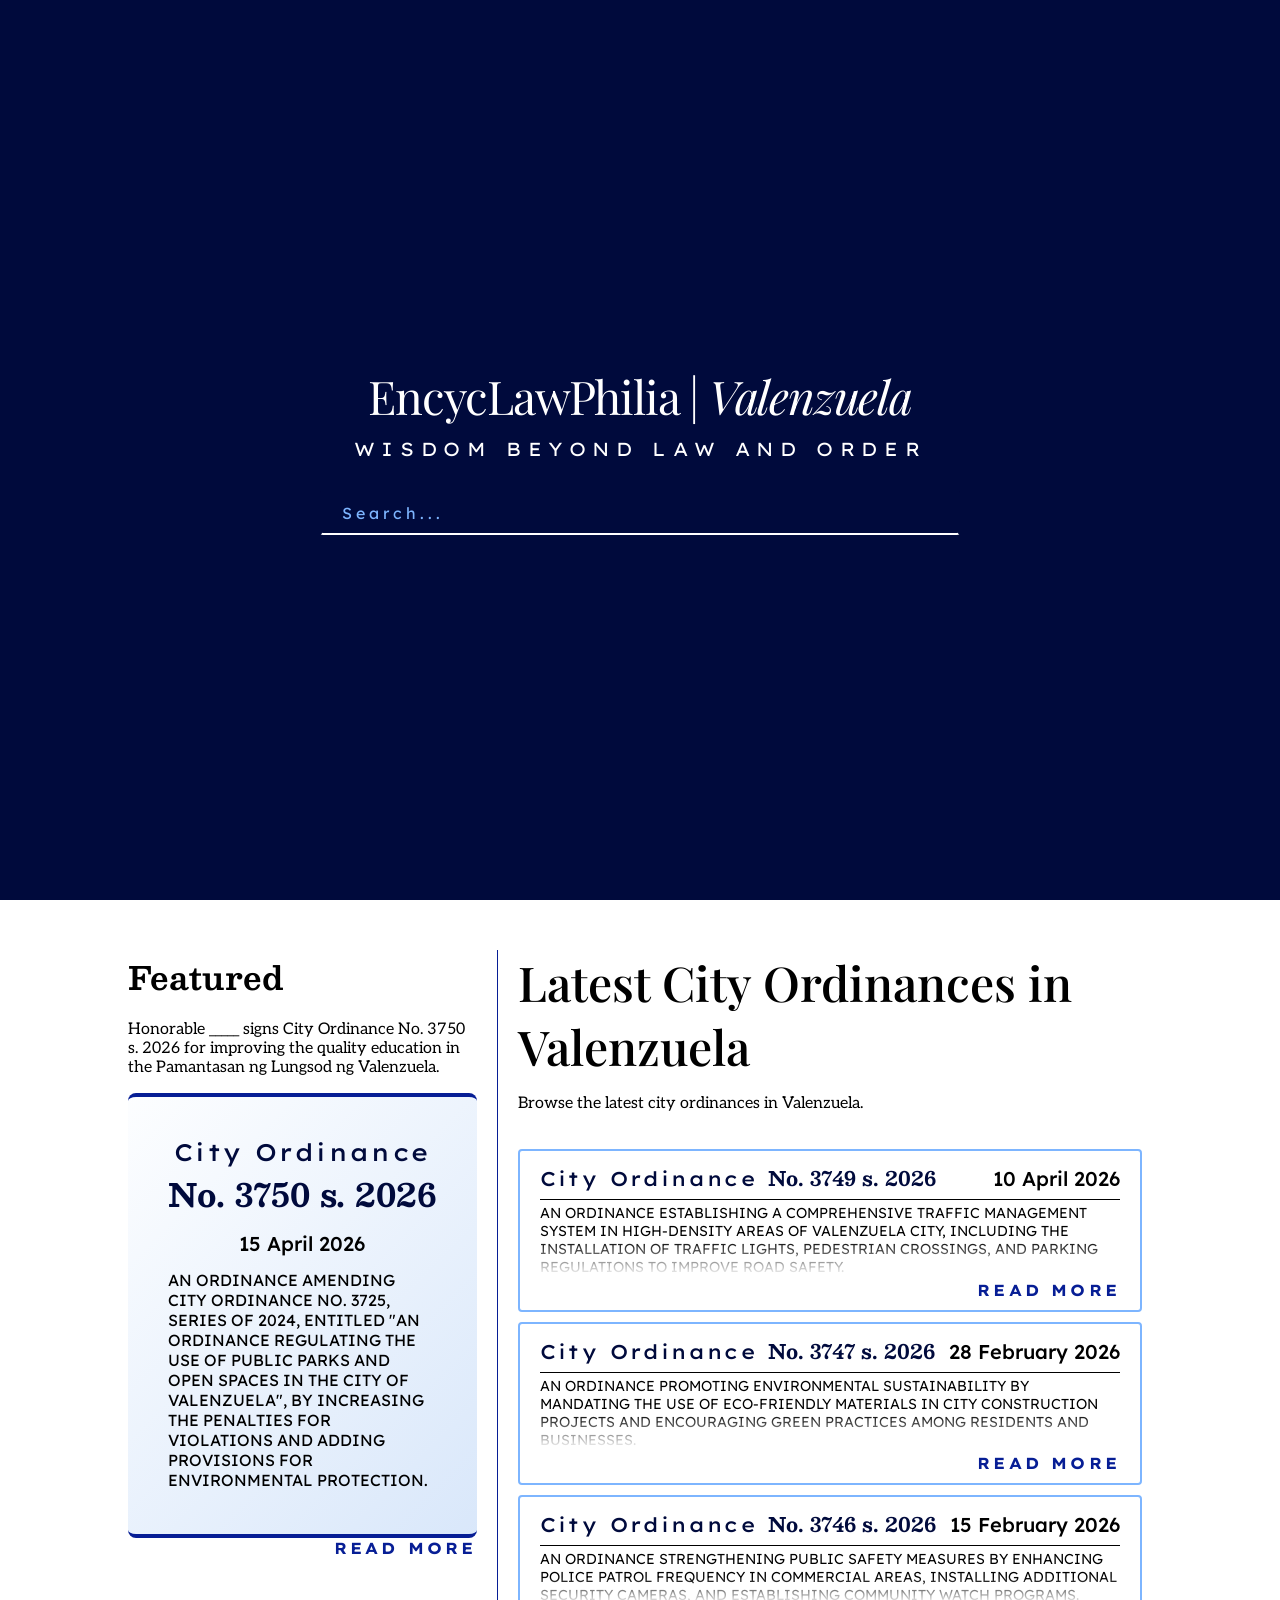
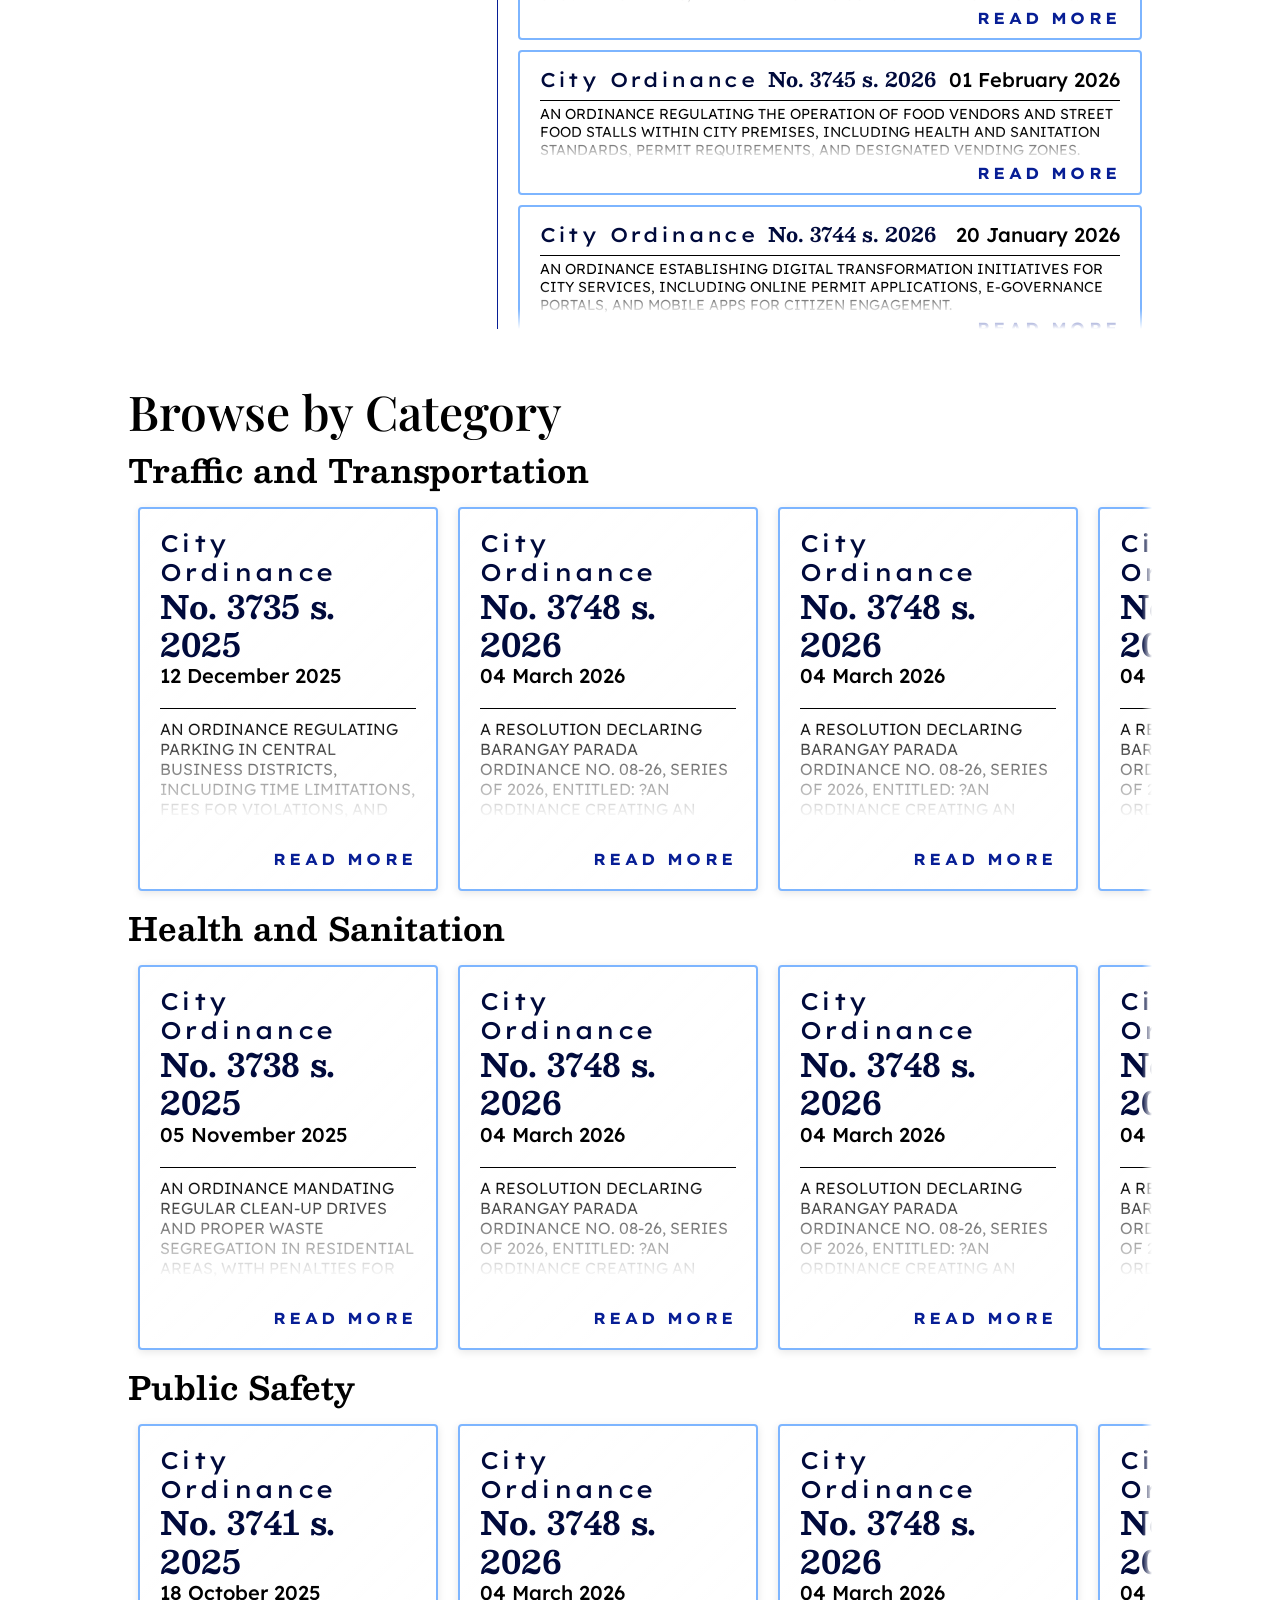
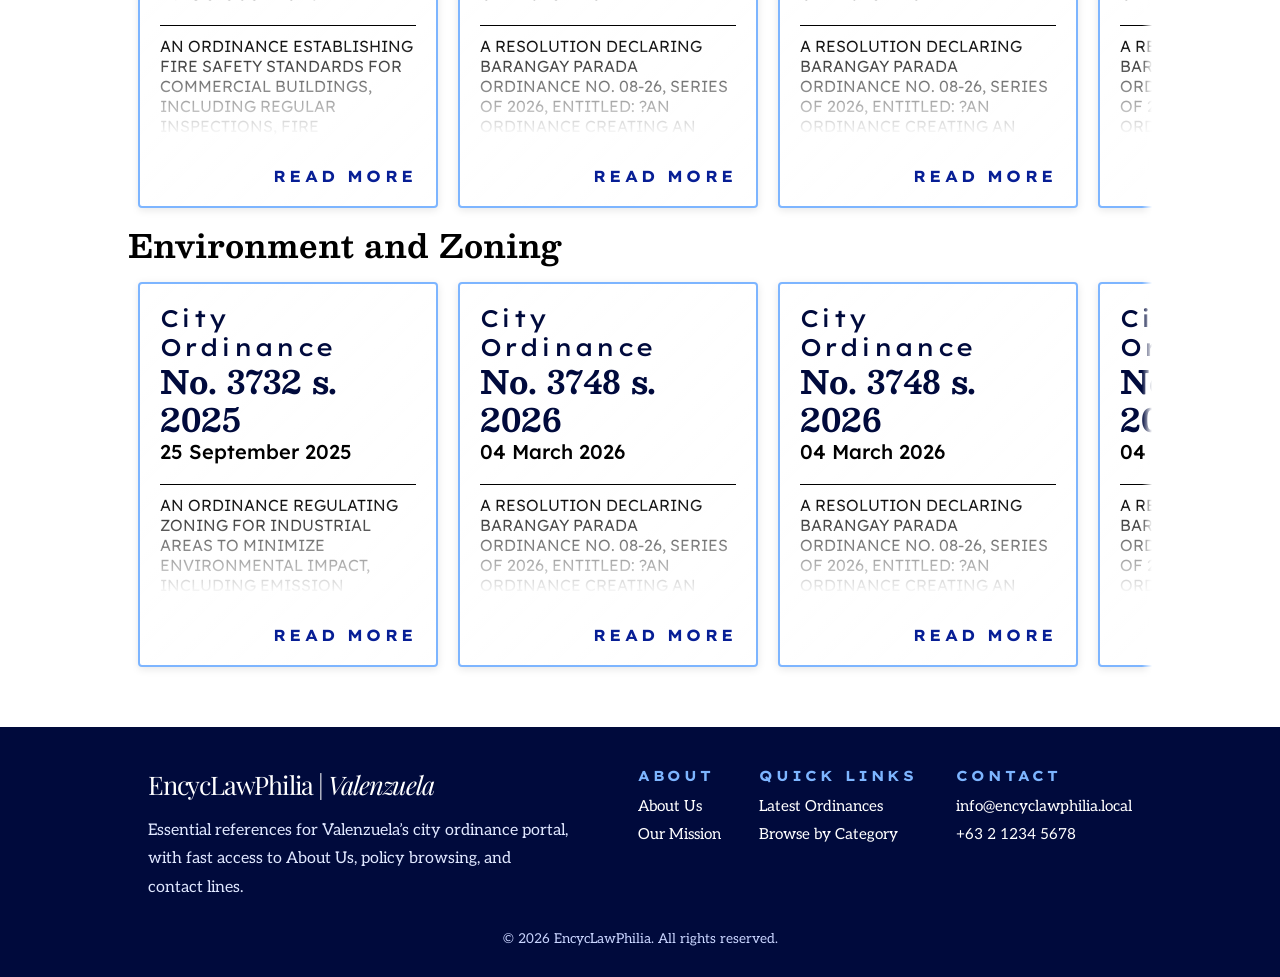
==== commit d6712977: "UI changes to home page" ====
--- a/index.html
+++ b/index.html
@@ -24,100 +24,152 @@
         </search>
 
         <section class="dashboard" id="browse-latest">
-            <h1>Latest City Legislations</h1>
-            <p>Read more of the latest city ordinances in Valenzuela.</p>
-
-            <div class="carousel-wrapper">
-                <ul class="carousel">
-                    <li>
-                        <div class="content-card">
-                            <div class="content-card-header">
-                                <h2>City Ordinance<br /><span class="numeral-and-series">No. 3748 s. 2026</span></h2>
-                                <div class="date">04 March 2026</div>
-                            </div>
-                            <div class="preview-container">
-                                <div class="preview-text">
-                                    A RESOLUTION DECLARING BARANGAY PARADA ORDINANCE NO. 08-26,
-                                    SERIES OF 2026, ENTITLED: ?AN ORDINANCE CREATING AN ADDITIONAL
-                                    ELEVEN (11) PLANTILLA POSITIONS OF TWO (2) WATCHMAN 1, ONE (1)
-                                    CLERK IV, SEVEN (7) CLERK I AND ONE (1) MESSENGER, IDENTIFYING
-                                    THE SOURCE OF FUND AND PROVIDING THE SALARY GRADE THEREOF?,
-                                    HAS BEEN REVIEWED IN ACCORDANCE WITH R.A. 7160 AND THE SAME
-                                    IS FOUND NOT INCONSISTENT WITH LAW OR ANY CITY ORDINANCES.
-                                </div>
-                            </div>
-                            <a>
-                                <p class="link">Read More</p>
-                            </a>
-                        </div>
-                    </li>
-                    <li>
-                        <div class="content-card">
-                            <div class="content-card-header">
-                                <h2>City Ordinance<br /><span class="numeral-and-series">No. 3748 s. 2026</span></h2>
-                                <div class="date">04 March 2026</div>
-                            </div>
-                            <div class="preview-container">
-                                <div class="preview-text">
-                                    A RESOLUTION DECLARING BARANGAY PARADA ORDINANCE NO. 08-26,
-                                    SERIES OF 2026, ENTITLED: ?AN ORDINANCE CREATING AN ADDITIONAL
-                                    ELEVEN (11) PLANTILLA POSITIONS OF TWO (2) WATCHMAN 1, ONE (1)
-                                    CLERK IV, SEVEN (7) CLERK I AND ONE (1) MESSENGER, IDENTIFYING
-                                    THE SOURCE OF FUND AND PROVIDING THE SALARY GRADE THEREOF?,
-                                    HAS BEEN REVIEWED IN ACCORDANCE WITH R.A. 7160 AND THE SAME
-                                    IS FOUND NOT INCONSISTENT WITH LAW OR ANY CITY ORDINANCES.
-                                </div>
-                            </div>
-                            <a>
-                                <p class="link">Read More</p>
-                            </a>
-                        </div>
-                    </li>
-                    <li>
-                        <div class="content-card">
-                            <div class="content-card-header">
-                                <h2>City Ordinance<br /><span class="numeral-and-series">No. 3748 s. 2026</span></h2>
-                                <div class="date">04 March 2026</div>
-                            </div>
-                            <div class="preview-container">
-                                <div class="preview-text">
-                                    A RESOLUTION DECLARING BARANGAY PARADA ORDINANCE NO. 08-26,
-                                    SERIES OF 2026, ENTITLED: ?AN ORDINANCE CREATING AN ADDITIONAL
-                                    ELEVEN (11) PLANTILLA POSITIONS OF TWO (2) WATCHMAN 1, ONE (1)
-                                    CLERK IV, SEVEN (7) CLERK I AND ONE (1) MESSENGER, IDENTIFYING
-                                    THE SOURCE OF FUND AND PROVIDING THE SALARY GRADE THEREOF?,
-                                    HAS BEEN REVIEWED IN ACCORDANCE WITH R.A. 7160 AND THE SAME
-                                    IS FOUND NOT INCONSISTENT WITH LAW OR ANY CITY ORDINANCES.
-                                </div>
-                            </div>
-                            <a>
-                                <p class="link">Read More</p>
-                            </a>
-                        </div>
-                    </li>
-                    <li>
-                        <div class="content-card">
-                            <div class="content-card-header">
-                                <h2>City Ordinance<br /><span class="numeral-and-series">No. 3748 s. 2026</span></h2>
-                                <div class="date">04 March 2026</div>
-                            </div>
-                            <div class="preview-container">
-                                <div class="preview-text">
-                                    A RESOLUTION DECLARING BARANGAY PARADA ORDINANCE NO. 08-26,
-                                    SERIES OF 2026, ENTITLED: ?AN ORDINANCE CREATING AN ADDITIONAL
-                                    ELEVEN (11) PLANTILLA POSITIONS OF TWO (2) WATCHMAN 1, ONE (1)
-                                    CLERK IV, SEVEN (7) CLERK I AND ONE (1) MESSENGER, IDENTIFYING
-                                    THE SOURCE OF FUND AND PROVIDING THE SALARY GRADE THEREOF?,
-                                    HAS BEEN REVIEWED IN ACCORDANCE WITH R.A. 7160 AND THE SAME
-                                    IS FOUND NOT INCONSISTENT WITH LAW OR ANY CITY ORDINANCES.
-                                </div>
-                            </div>
-                            <a>
-                                <p class="link">Read More</p>
-                            </a>
-                        </div>
-                    </li>
-                </ul>
+            <div class="flex-column">
+                <h2>Featured</h2>
+                <p>
+                    Honorable _____ signs City Ordinance No. 3750 s. 2026 for improving the quality education in the
+                    Pamantasan ng Lungsod ng Valenzuela.
+                </p>
+                <div class="card-featured">
+                    <div class="card-title">City Ordinance<br /><span class="numeral-and-series">No. 3750 s. 2026</span>
+                    </div>
+                    <div class="date">15 April 2026</div>
+                    <div class="preview-container">
+                        <div class="preview-text">
+                            AN ORDINANCE AMENDING CITY ORDINANCE NO. 3725, SERIES OF 2024,
+                            ENTITLED "AN ORDINANCE REGULATING THE USE OF PUBLIC PARKS AND
+                            OPEN SPACES IN THE CITY OF VALENZUELA", BY INCREASING THE PENALTIES
+                            FOR VIOLATIONS AND ADDING PROVISIONS FOR ENVIRONMENTAL PROTECTION.
+                        </div>
+                    </div>
+                </div>
+                <a>
+                    <p class="link">Read More</p>
+                </a>
+            </div>
+            <div class="flex-column">
+                <h1>Latest City Ordinances in Valenzuela</h1>
+                <p>Browse the latest city ordinances in Valenzuela.</p>
+                <div class="vertical-carousel-wrapper">
+                    <ul class="vertical-carousel">
+                        <li>
+                            <div class="card-banner">
+                                <div class="card-header">
+                                    <div class="card-title">City Ordinance <span class="numeral-and-series">No. 3749 s. 2026</span></div>
+                                    <div class="date">10 April 2026</div>
+                                </div>
+                                <div class="preview-container">
+                                    <div class="preview-text">
+                                        AN ORDINANCE ESTABLISHING A COMPREHENSIVE TRAFFIC MANAGEMENT
+                                        SYSTEM IN HIGH-DENSITY AREAS OF VALENZUELA CITY, INCLUDING
+                                        THE INSTALLATION OF TRAFFIC LIGHTS, PEDESTRIAN CROSSINGS,
+                                        AND PARKING REGULATIONS TO IMPROVE ROAD SAFETY.
+                                    </div>
+                                </div>
+                                <a>
+                                    <p class="link">Read More</p>
+                                </a>
+                            </div>
+                        </li>
+                        <li>
+                            <div class="card-banner">
+                                <div class="card-header">
+                                    <div class="card-title">City Ordinance <span class="numeral-and-series">No. 3747 s. 2026</span></div>
+                                    <div class="date">28 February 2026</div>
+                                </div>
+                                <div class="preview-container">
+                                    <div class="preview-text">
+                                        AN ORDINANCE PROMOTING ENVIRONMENTAL SUSTAINABILITY BY
+                                        MANDATING THE USE OF ECO-FRIENDLY MATERIALS IN CITY
+                                        CONSTRUCTION PROJECTS AND ENCOURAGING GREEN PRACTICES
+                                        AMONG RESIDENTS AND BUSINESSES.
+                                    </div>
+                                </div>
+                                <a>
+                                    <p class="link">Read More</p>
+                                </a>
+                            </div>
+                        </li>
+                        <li>
+                            <div class="card-banner">
+                                <div class="card-header">
+                                    <div class="card-title">City Ordinance <span class="numeral-and-series">No. 3746 s. 2026</span></div>
+                                    <div class="date">15 February 2026</div>
+                                </div>
+                                <div class="preview-container">
+                                    <div class="preview-text">
+                                        AN ORDINANCE STRENGTHENING PUBLIC SAFETY MEASURES BY
+                                        ENHANCING POLICE PATROL FREQUENCY IN COMMERCIAL AREAS,
+                                        INSTALLING ADDITIONAL SECURITY CAMERAS, AND ESTABLISHING
+                                        COMMUNITY WATCH PROGRAMS.
+                                    </div>
+                                </div>
+                                <a>
+                                    <p class="link">Read More</p>
+                                </a>
+                            </div>
+                        </li>
+                        <li>
+                            <div class="card-banner">
+                                <div class="card-header">
+                                    <div class="card-title">City Ordinance <span class="numeral-and-series">No. 3745 s. 2026</span></div>
+                                    <div class="date">01 February 2026</div>
+                                </div>
+                                <div class="preview-container">
+                                    <div class="preview-text">
+                                        AN ORDINANCE REGULATING THE OPERATION OF FOOD VENDORS
+                                        AND STREET FOOD STALLS WITHIN CITY PREMISES, INCLUDING
+                                        HEALTH AND SANITATION STANDARDS, PERMIT REQUIREMENTS,
+                                        AND DESIGNATED VENDING ZONES.
+                                    </div>
+                                </div>
+                                <a>
+                                    <p class="link">Read More</p>
+                                </a>
+                            </div>
+                        </li>
+                        <li>
+                            <div class="card-banner">
+                                <div class="card-header">
+                                    <div class="card-title">City Ordinance <span class="numeral-and-series">No. 3744 s. 2026</span></div>
+                                    <div class="date">20 January 2026</div>
+                                </div>
+                                <div class="preview-container">
+                                    <div class="preview-text">
+                                        AN ORDINANCE ESTABLISHING DIGITAL TRANSFORMATION INITIATIVES
+                                        FOR CITY SERVICES, INCLUDING ONLINE PERMIT APPLICATIONS,
+                                        E-GOVERNANCE PORTALS, AND MOBILE APPS FOR CITIZEN ENGAGEMENT.
+                                    </div>
+                                </div>
+                                <a>
+                                    <p class="link">Read More</p>
+                                </a>
+                            </div>
+                        </li>
+                        <li>
+                            <div class="card-banner">
+                                <div class="card-header">
+                                    <div class="card-title">City Ordinance <span class="numeral-and-series">No. 3748 s. 2026</span></div>
+                                    <div class="date">04 March 2026</div>
+                                </div>
+                                <div class="preview-container">
+                                    <div class="preview-text">
+                                        A RESOLUTION DECLARING BARANGAY PARADA ORDINANCE NO. 08-26,
+                                        SERIES OF 2026, ENTITLED: ?AN ORDINANCE CREATING AN ADDITIONAL
+                                        ELEVEN (11) PLANTILLA POSITIONS OF TWO (2) WATCHMAN 1, ONE (1)
+                                        CLERK IV, SEVEN (7) CLERK I AND ONE (1) MESSENGER, IDENTIFYING
+                                        THE SOURCE OF FUND AND PROVIDING THE SALARY GRADE THEREOF?,
+                                        HAS BEEN REVIEWED IN ACCORDANCE WITH R.A. 7160 AND THE SAME
+                                        IS FOUND NOT INCONSISTENT WITH LAW OR ANY CITY ORDINANCES.
+                                    </div>
+                                </div>
+                                <a>
+                                    <p class="link">Read More</p>
+                                </a>
+                            </div>
+                        </li>
+                    </ul>
+                </div>
             </div>
 
         </section>
@@ -125,24 +177,20 @@
         <section class="dashboard" id="browse-category">
             <h1>Browse by Category</h1>
             <!-- <p>Read more of the latest city ordinances in Valenzuela.</p> -->
-            <h2>Category 1</h2>
+            <h2>Traffic and Transportation</h2>
             <div class="carousel-wrapper">
                 <ul class="carousel">
                     <li>
                         <div class="content-card">
                             <div class="content-card-header">
-                                <h2>City Ordinance<br /><span class="numeral-and-series">No. 3748 s. 2026</span></h2>
-                                <div class="date">04 March 2026</div>
-                            </div>
-                            <div class="preview-container">
-                                <div class="preview-text">
-                                    A RESOLUTION DECLARING BARANGAY PARADA ORDINANCE NO. 08-26,
-                                    SERIES OF 2026, ENTITLED: ?AN ORDINANCE CREATING AN ADDITIONAL
-                                    ELEVEN (11) PLANTILLA POSITIONS OF TWO (2) WATCHMAN 1, ONE (1)
-                                    CLERK IV, SEVEN (7) CLERK I AND ONE (1) MESSENGER, IDENTIFYING
-                                    THE SOURCE OF FUND AND PROVIDING THE SALARY GRADE THEREOF?,
-                                    HAS BEEN REVIEWED IN ACCORDANCE WITH R.A. 7160 AND THE SAME
-                                    IS FOUND NOT INCONSISTENT WITH LAW OR ANY CITY ORDINANCES.
+                                <h2>City Ordinance<br /><span class="numeral-and-series">No. 3735 s. 2025</span></h2>
+                                <div class="date">12 December 2025</div>
+                            </div>
+                            <div class="preview-container">
+                                <div class="preview-text">
+                                    AN ORDINANCE REGULATING PARKING IN CENTRAL BUSINESS DISTRICTS,
+                                    INCLUDING TIME LIMITATIONS, FEES FOR VIOLATIONS, AND DESIGNATED
+                                    PARKING ZONES FOR DISABLED PERSONS AND EMERGENCY VEHICLES.
                                 </div>
                             </div>
                             <a>
@@ -218,24 +266,20 @@
                     </li>
                 </ul>
             </div>
-            <h2>Category 2</h2>
+            <h2>Health and Sanitation</h2>
             <div class="carousel-wrapper">
                 <ul class="carousel">
                     <li>
                         <div class="content-card">
                             <div class="content-card-header">
-                                <h2>City Ordinance<br /><span class="numeral-and-series">No. 3748 s. 2026</span></h2>
-                                <div class="date">04 March 2026</div>
-                            </div>
-                            <div class="preview-container">
-                                <div class="preview-text">
-                                    A RESOLUTION DECLARING BARANGAY PARADA ORDINANCE NO. 08-26,
-                                    SERIES OF 2026, ENTITLED: ?AN ORDINANCE CREATING AN ADDITIONAL
-                                    ELEVEN (11) PLANTILLA POSITIONS OF TWO (2) WATCHMAN 1, ONE (1)
-                                    CLERK IV, SEVEN (7) CLERK I AND ONE (1) MESSENGER, IDENTIFYING
-                                    THE SOURCE OF FUND AND PROVIDING THE SALARY GRADE THEREOF?,
-                                    HAS BEEN REVIEWED IN ACCORDANCE WITH R.A. 7160 AND THE SAME
-                                    IS FOUND NOT INCONSISTENT WITH LAW OR ANY CITY ORDINANCES.
+                                <h2>City Ordinance<br /><span class="numeral-and-series">No. 3738 s. 2025</span></h2>
+                                <div class="date">05 November 2025</div>
+                            </div>
+                            <div class="preview-container">
+                                <div class="preview-text">
+                                    AN ORDINANCE MANDATING REGULAR CLEAN-UP DRIVES AND PROPER
+                                    WASTE SEGREGATION IN RESIDENTIAL AREAS, WITH PENALTIES FOR
+                                    NON-COMPLIANCE AND INCENTIVES FOR PARTICIPATING HOUSEHOLDS.
                                 </div>
                             </div>
                             <a>
@@ -311,24 +355,20 @@
                     </li>
                 </ul>
             </div>
-            <h2>Category 3</h2>
+            <h2>Public Safety</h2>
             <div class="carousel-wrapper">
                 <ul class="carousel">
                     <li>
                         <div class="content-card">
                             <div class="content-card-header">
-                                <h2>City Ordinance<br /><span class="numeral-and-series">No. 3748 s. 2026</span></h2>
-                                <div class="date">04 March 2026</div>
-                            </div>
-                            <div class="preview-container">
-                                <div class="preview-text">
-                                    A RESOLUTION DECLARING BARANGAY PARADA ORDINANCE NO. 08-26,
-                                    SERIES OF 2026, ENTITLED: ?AN ORDINANCE CREATING AN ADDITIONAL
-                                    ELEVEN (11) PLANTILLA POSITIONS OF TWO (2) WATCHMAN 1, ONE (1)
-                                    CLERK IV, SEVEN (7) CLERK I AND ONE (1) MESSENGER, IDENTIFYING
-                                    THE SOURCE OF FUND AND PROVIDING THE SALARY GRADE THEREOF?,
-                                    HAS BEEN REVIEWED IN ACCORDANCE WITH R.A. 7160 AND THE SAME
-                                    IS FOUND NOT INCONSISTENT WITH LAW OR ANY CITY ORDINANCES.
+                                <h2>City Ordinance<br /><span class="numeral-and-series">No. 3741 s. 2025</span></h2>
+                                <div class="date">18 October 2025</div>
+                            </div>
+                            <div class="preview-container">
+                                <div class="preview-text">
+                                    AN ORDINANCE ESTABLISHING FIRE SAFETY STANDARDS FOR COMMERCIAL
+                                    BUILDINGS, INCLUDING REGULAR INSPECTIONS, FIRE EXTINGUISHER
+                                    REQUIREMENTS, AND EMERGENCY EVACUATION PROCEDURES.
                                 </div>
                             </div>
                             <a>
@@ -404,24 +444,20 @@
                     </li>
                 </ul>
             </div>
-            <h2>Category 4</h2>
+            <h2>Environment and Zoning</h2>
             <div class="carousel-wrapper">
                 <ul class="carousel">
                     <li>
                         <div class="content-card">
                             <div class="content-card-header">
-                                <h2>City Ordinance<br /><span class="numeral-and-series">No. 3748 s. 2026</span></h2>
-                                <div class="date">04 March 2026</div>
-                            </div>
-                            <div class="preview-container">
-                                <div class="preview-text">
-                                    A RESOLUTION DECLARING BARANGAY PARADA ORDINANCE NO. 08-26,
-                                    SERIES OF 2026, ENTITLED: ?AN ORDINANCE CREATING AN ADDITIONAL
-                                    ELEVEN (11) PLANTILLA POSITIONS OF TWO (2) WATCHMAN 1, ONE (1)
-                                    CLERK IV, SEVEN (7) CLERK I AND ONE (1) MESSENGER, IDENTIFYING
-                                    THE SOURCE OF FUND AND PROVIDING THE SALARY GRADE THEREOF?,
-                                    HAS BEEN REVIEWED IN ACCORDANCE WITH R.A. 7160 AND THE SAME
-                                    IS FOUND NOT INCONSISTENT WITH LAW OR ANY CITY ORDINANCES.
+                                <h2>City Ordinance<br /><span class="numeral-and-series">No. 3732 s. 2025</span></h2>
+                                <div class="date">25 September 2025</div>
+                            </div>
+                            <div class="preview-container">
+                                <div class="preview-text">
+                                    AN ORDINANCE REGULATING ZONING FOR INDUSTRIAL AREAS TO MINIMIZE
+                                    ENVIRONMENTAL IMPACT, INCLUDING EMISSION CONTROLS, WASTE MANAGEMENT,
+                                    AND BUFFER ZONES FROM RESIDENTIAL AREAS.
                                 </div>
                             </div>
                             <a>
@@ -498,7 +534,7 @@
                 </ul>
             </div>
         </section>
-        
+
     </main>
 
     <footer>
@@ -507,7 +543,8 @@
                 <div class="brand-title">
                     <h2>EncycLawPhilia | <span class="title-city">Valenzuela</span></h2>
                 </div>
-                <p>Essential references for Valenzuela’s city ordinance portal, with fast access to About Us, policy browsing, and contact lines.</p>
+                <p>Essential references for Valenzuela’s city ordinance portal, with fast access to About Us, policy
+                    browsing, and contact lines.</p>
             </div>
             <div class="footer-links">
                 <div class="footer-column">
--- a/css/style.css
+++ b/css/style.css
@@ -90,7 +90,10 @@
     --header-height: 80px;
     --sidebar-width: 30vw;
     --cards-padding: 10px;
-    --content-side-padding: 20vw;
+    --content-side-padding: 10vw;
+
+    /* Scrolling */
+    --scroll-margin: 20px;
 }
 
 * {
@@ -108,7 +111,35 @@
     font-family: var(--font-heading);
     font-size: clamp(2rem, 3rem, 4rem);
     font-weight: 550;
-    margin: 80px 0px 10px 0px;
+    margin: 0;
+}
+
+h2 {
+    font-family: "Besley";
+    font-size: clamp(1.5rem, 2rem, 3rem);
+    font-weight: 650;
+    margin: 0;
+}
+
+.card-title {
+    margin: 0;
+    padding: 0;
+
+    font-family: "Lexend Exa";
+    font-weight: 500;
+    font-size: 1.5rem;
+    letter-spacing: 0.15rem;
+
+    color: var(--primary-color);
+}
+
+span.numeral-and-series {
+    font-family: "Besley";
+}
+
+.card-title span.numeral-and-series {
+    font-weight: 700;
+    letter-spacing: 0rem;
 }
 
 .homepage {
@@ -122,10 +153,22 @@
     transition: padding 0.25s ease;
 }
 
-.content-grid {
-    display: grid;
-    grid-template-columns: auto auto auto;
-    gap: 10px;
+section.dashboard[id="browse-latest"] {
+    display: flex;
+    /* gap: 20px; */
+    margin-top: 50px;
+    margin-bottom: 50px;
+}
+
+.flex-column {
+    display: flex;
+    flex-direction: column;
+}
+
+.flex-column:not(:last-child) {
+    border-right: 1px solid var(--accent-color);
+    margin-right: 20px;
+    padding-right: 20px;
 }
 
 search {
@@ -240,6 +283,45 @@
 
 form.search-bar input[type="search"]:focus {
     outline: none;
+}
+
+.vertical-carousel-wrapper {
+    /* overflow-x: hidden; */
+    overflow-y: scroll;
+    height: 800px;
+    scroll-behavior: smooth;
+    scroll-snap-type: y mandatory;
+    padding: var(--cards-padding);
+    padding-left: 0;
+
+    mask-image: linear-gradient(to bottom,
+            transparent 0%,
+            black var(--scroll-margin),
+            black calc(100% - var(--scroll-margin)),
+            transparent 100%);
+    -webkit-mask-image: linear-gradient(to bottom,
+            transparent 0%,
+            black var(--scroll-margin),
+            black calc(100% - var(--scroll-margin)),
+            transparent 100%);
+}
+
+.vertical-carousel-wrapper::-webkit-scrollbar {
+    z-index: 100;
+    width: 8px;
+}
+
+.vertical-carousel-wrapper::-webkit-scrollbar-track {
+    background: transparent;
+}
+
+.vertical-carousel-wrapper::-webkit-scrollbar-thumb {
+    background: var(--secondary-color);
+    border-radius: 4px;
+}
+
+.vertical-carousel-wrapper::-webkit-scrollbar-thumb:hover {
+    background: var(--accent-color);
 }
 
 .carousel-wrapper {
@@ -298,8 +380,119 @@
     transition: transform 0.2s ease;
 }
 
-ul.carousel li:hover {
-    transform: translateY(-4px);
+ul.vertical-carousel {
+    display: flex;
+    flex-direction: column;
+    gap: var(--cards-padding);
+    list-style: none;
+    padding: 0;
+    margin: 0;
+}
+
+ul.vertical-carousel li {
+    scroll-margin: var(--scroll-margin);
+    scroll-snap-align: start;
+    scroll-snap-stop: always;
+}
+
+ul.vertical-carousel li:first-child {
+    padding-top: var(--scroll-margin);
+    scroll-margin: 0;
+}
+
+ul.vertical-carousel li:last-child {
+    padding-bottom: var(--scroll-margin);
+    scroll-margin: 0;
+}
+
+.card-header {
+    display: flex;
+    justify-content: space-between;
+    align-items: center;
+    border-bottom: 1px solid #000000;
+    padding-bottom: 4px;
+}
+
+.date {
+    font-weight: 500;
+    font-size: 1.25rem;
+}
+
+.preview-container {
+    box-sizing: content-box;
+    margin: 4px 0px;
+}
+
+.card-featured {
+    max-width: 2000px;
+    padding: 40px;
+    display: flex;
+    flex-direction: column;
+    justify-content: space-between;
+    align-items: center;
+    gap: 10px;
+
+    font-family: "Lexend", "Times New Roman", serif;
+
+    border-width: 4px;
+    border-color: var(--accent-color);
+    border-top-style: solid;
+    border-bottom-style: solid;
+    border-radius: 8px;
+    background: linear-gradient(135deg, rgba(208, 228, 255, 0.05) 0%, rgba(0, 96, 223, 0.15) 100%);
+    transition: all 0.25s ease;
+}
+
+.card-featured:hover {
+    box-shadow: 0 0 10px var(--secondary-color);
+}
+
+.card-featured .card-title {
+    text-align: center;
+}
+
+.card-featured .card-title span.numeral-and-series {
+    font-size: 2rem;
+}
+
+.card-banner {
+    padding: 10px 20px;
+    display: flex;
+    flex-direction: column;
+    justify-content: space-between;
+
+    font-family: "Lexend", "Times New Roman", serif;
+    font-size: 1rem;
+    text-align: left;
+
+    border: 2px solid var(--secondary-color);
+    border-radius: 4px;
+    transition: all 0.25s ease;
+}
+
+.card-banner:hover {
+    border: 2px solid var(--accent-color);
+    box-shadow: 0 0 8px rgba(0, 0, 0, 0.25);
+    transform: translateX(4px);
+}
+
+.card-banner .card-header * {
+    font-size: 1.25rem;
+}
+
+.card-banner .preview-text {
+    overflow-y: hidden;
+
+    font-size: 0.9rem;
+    font-weight: 350;
+
+    background-image: linear-gradient(to bottom, #000000, #000000, rgb(0, 0, 0, 0));
+
+    background-clip: text;
+    -webkit-background-clip: text;
+
+    color: transparent;
+    -webkit-text-fill-color: transparent;
 }
 
 .content-card {
@@ -314,21 +507,20 @@
     font-size: 1rem;
     text-align: left;
 
-    border: 1px solid var(--accent-color);
+    border: 2px solid var(--secondary-color);
     border-radius: 4px;
     background: linear-gradient(135deg, rgba(255, 255, 255, 0.95) 0%, rgba(255, 255, 255, 0.85) 100%);
     box-shadow: 0 2px 8px rgba(0, 0, 0, 0.1);
-    transition: all 0.1s ease;
+    transition: all 0.25s ease;
 }
 
 .content-card:hover {
-    box-shadow: 0 3px 9px rgb(0, 0, 0);
-}
-
-.content-card-header {
-    display: flex;
-    justify-content: space-between;
-}
+    border: 2px solid var(--primary-color);
+    box-shadow: 0 3px 9px var(--secondary-color);
+    transform: translateY(-4px);
+}
+
+
 
 .content-card h2 {
     margin: 0;
@@ -354,7 +546,7 @@
     box-sizing: content-box;
     margin: 10px 0px;
     padding: 10px 0px;
-    border-top: 2px solid black;
+    border-top: 1px solid black;
     /* border-bottom: 2px solid black; */
 }
 
@@ -586,13 +778,13 @@
 }
 
 /* Card Variants */
-.card-featured {
+/* .card-featured {
     position: relative;
     border: 2px solid var(--secondary-color);
     background: linear-gradient(135deg, rgba(125, 181, 255, 0.05) 0%, rgba(125, 181, 255, 0.02) 100%);
-}
-
-.card-featured::before {
+} */
+
+/* .card-featured::before {
     content: "FEATURED";
     position: absolute;
     top: -12px;
@@ -604,7 +796,7 @@
     font-size: 0.7rem;
     font-weight: 700;
     letter-spacing: 0.1em;
-}
+} */
 
 .card-highlighted {
     border-left: 4px solid var(--secondary-color);
@@ -845,12 +1037,13 @@
     border: 1px solid var(--accent-color);
     border-radius: 4px;
     background: linear-gradient(135deg, rgba(255, 255, 255, 0.95) 0%, rgba(255, 255, 255, 0.85) 100%);
-    box-shadow: 0 2px 8px rgba(0, 0, 0, 0.1);
+    /* box-shadow: 0 2px 8px rgba(0, 0, 0, 0.1); */
     transition: all 0.1s ease;
 }
 
 .search-result:hover {
     box-shadow: 0 3px 9px var(--secondary-color);
+    transform: translateY(-4px);
 }
 
 .search-result .content-card-header {
@@ -1088,6 +1281,34 @@
     }
 }
 
+@media screen and (max-width: 576px) {
+    section.dashboard[id="browse-latest"] {
+        flex-direction: column;
+        gap: 25px;
+    }
+
+    .flex-column:not(:last-child) {
+        border-right: none;
+        border-bottom: 1px solid var(--accent-color);
+        margin-right: 0;
+        margin-bottom: 15px;
+        padding-right: 0;
+        padding-bottom: 15px;
+    }
+
+    .vertical-carousel-wrapper {
+        height: 650px;
+    }
+
+    .card-featured {
+        padding: 20px;
+    }
+
+    .card-banner .preview-text {
+        font-size: 0.85rem;
+    }
+}
+
 @media screen and (max-width: 425px) {
 
     search {
@@ -1118,6 +1339,34 @@
 
     section.dashboard {
         padding: 0px 30px;
+        margin: 0px 20px;
+    }
+
+    section.dashboard[id="browse-latest"] {
+        margin-top: 30px;
+        margin-bottom: 30px;
+    }
+
+    .flex-column h1 {
+        font-size: clamp(1.5rem, 2rem, 2.5rem);
+        margin: 15px 0 10px 0;
+    }
+
+    .flex-column h2 {
+        font-size: clamp(1.2rem, 1.6rem, 2rem);
+    }
+
+    .flex-column p {
+        font-size: 0.95rem;
+        line-height: 1.5;
+    }
+
+    .card-featured {
+        padding: 25px;
+    }
+
+    .vertical-carousel-wrapper {
+        height: 700px;
     }
 
     ul.carousel li {
@@ -1182,5 +1431,173 @@
         flex: none;
         width: 100%;
     }
+}
+
+@media screen and (max-width: 368px) {
+    /* Dashboard layout for ultra-small screens */
+    section.dashboard {
+        margin: 0px 15px;
+        padding: 0px 15px;
+    }
+
+    section.dashboard[id="browse-latest"] {
+        flex-direction: column;
+        gap: 30px;
+    }
+
+    .flex-column {
+        display: flex;
+        flex-direction: column;
+    }
+
+    .flex-column:not(:last-child) {
+        border-right: none;
+        border-bottom: 1px solid var(--accent-color);
+        margin-right: 0;
+        margin-bottom: 20px;
+        padding-right: 0;
+        padding-bottom: 20px;
+    }
+
+    /* Featured card responsive */
+    .card-featured {
+        padding: 20px;
+        max-width: 100%;
+        gap: 8px;
+    }
+
+    .card-featured .card-title {
+        font-size: 1.2rem;
+    }
+
+    .card-featured .card-title span.numeral-and-series {
+        font-size: 1.5rem;
+    }
+
+    .date {
+        font-size: 1rem;
+    }
+
+    /* Vertical carousel responsive */
+    .vertical-carousel-wrapper {
+        height: 600px;
+        padding: 8px;
+        padding-left: 0;
+    }
+
+    ul.vertical-carousel li {
+        scroll-margin: 10px;
+    }
+
+    ul.vertical-carousel li:first-child {
+        padding-top: 10px;
+        scroll-margin: 0;
+    }
+
+    ul.vertical-carousel li:last-child {
+        padding-bottom: 10px;
+        scroll-margin: 0;
+    }
+
+    /* Card banner adjustments */
+    .card-banner {
+        padding: 8px 15px;
+        font-size: 0.9rem;
+    }
+
+    .card-banner .card-header * {
+        font-size: 1.1rem;
+    }
+
+    .card-banner .preview-text {
+        font-size: 0.8rem;
+        max-height: 60px;
+    }
+
+    /* Carousel for category sections */
+    ul.carousel li {
+        flex: 0 0 clamp(260px, 85vw, 450px);
+        padding: 8px;
+    }
+
+    /* Category section titles */
+    section.dashboard[id="browse-category"] h2 {
+        font-size: clamp(1.2rem, 1.8rem, 2rem);
+        margin: 20px 0 15px 0;
+    }
+
+    /* Content card adjustments */
+    .content-card {
+        padding: 15px;
+    }
+
+    .content-card h2 {
+        font-size: 1.3rem;
+    }
+
+    .content-card span.numeral-and-series {
+        font-size: 1.5rem;
+    }
+
+    .content-card .preview-container {
+        margin: 8px 0;
+        padding: 8px 0;
+    }
+
+    .content-card .preview-text {
+        max-height: 80px;
+        font-size: 0.85rem;
+    }
+
+    .preview-container {
+        margin: 3px 0;
+    }
+
+    p.link {
+        font-size: 0.9rem;
+        letter-spacing: 0.15rem;
+    }
+
+    /* Scrollbar adjustment */
+    .vertical-carousel-wrapper::-webkit-scrollbar {
+        width: 6px;
+    }
+
+    .carousel-wrapper::-webkit-scrollbar {
+        height: 3px;
+    }
+
+    /* Footer adjustment */
+    footer {
+        padding: 30px 15px 20px;
+    }
+
+    footer .footer-content {
+        gap: 20px;
+    }
+
+    footer .footer-brand h2 {
+        font-size: 1.2rem;
+    }
+
+    footer .footer-brand p {
+        font-size: 0.85rem;
+        line-height: 1.6;
+    }
+
+    footer .footer-column h3 {
+        font-size: 0.8rem;
+        margin-bottom: 8px;
+    }
+
+    footer .footer-column a {
+        font-size: 0.85rem;
+        margin-bottom: 8px;
+    }
+
+    .footer-note {
+        font-size: 0.75rem;
+        margin: 20px auto 0;
+    }
 
 }
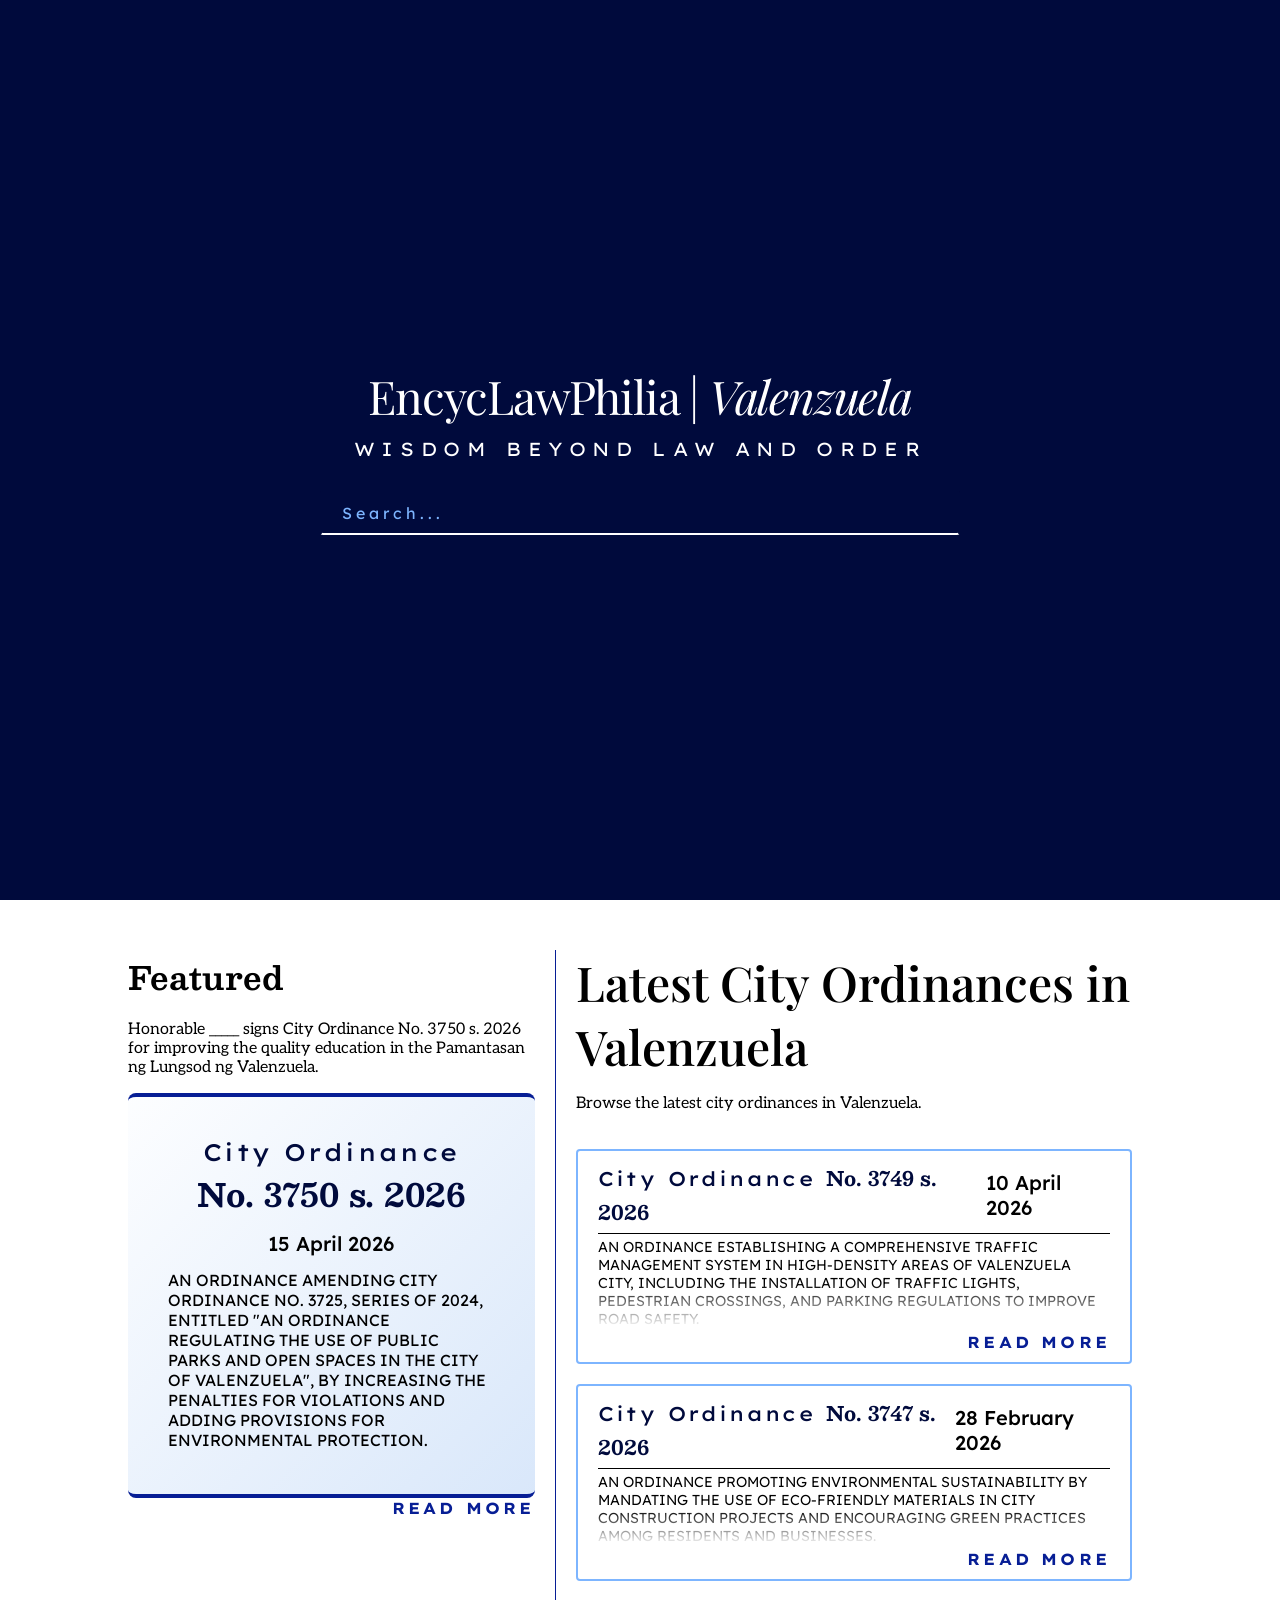
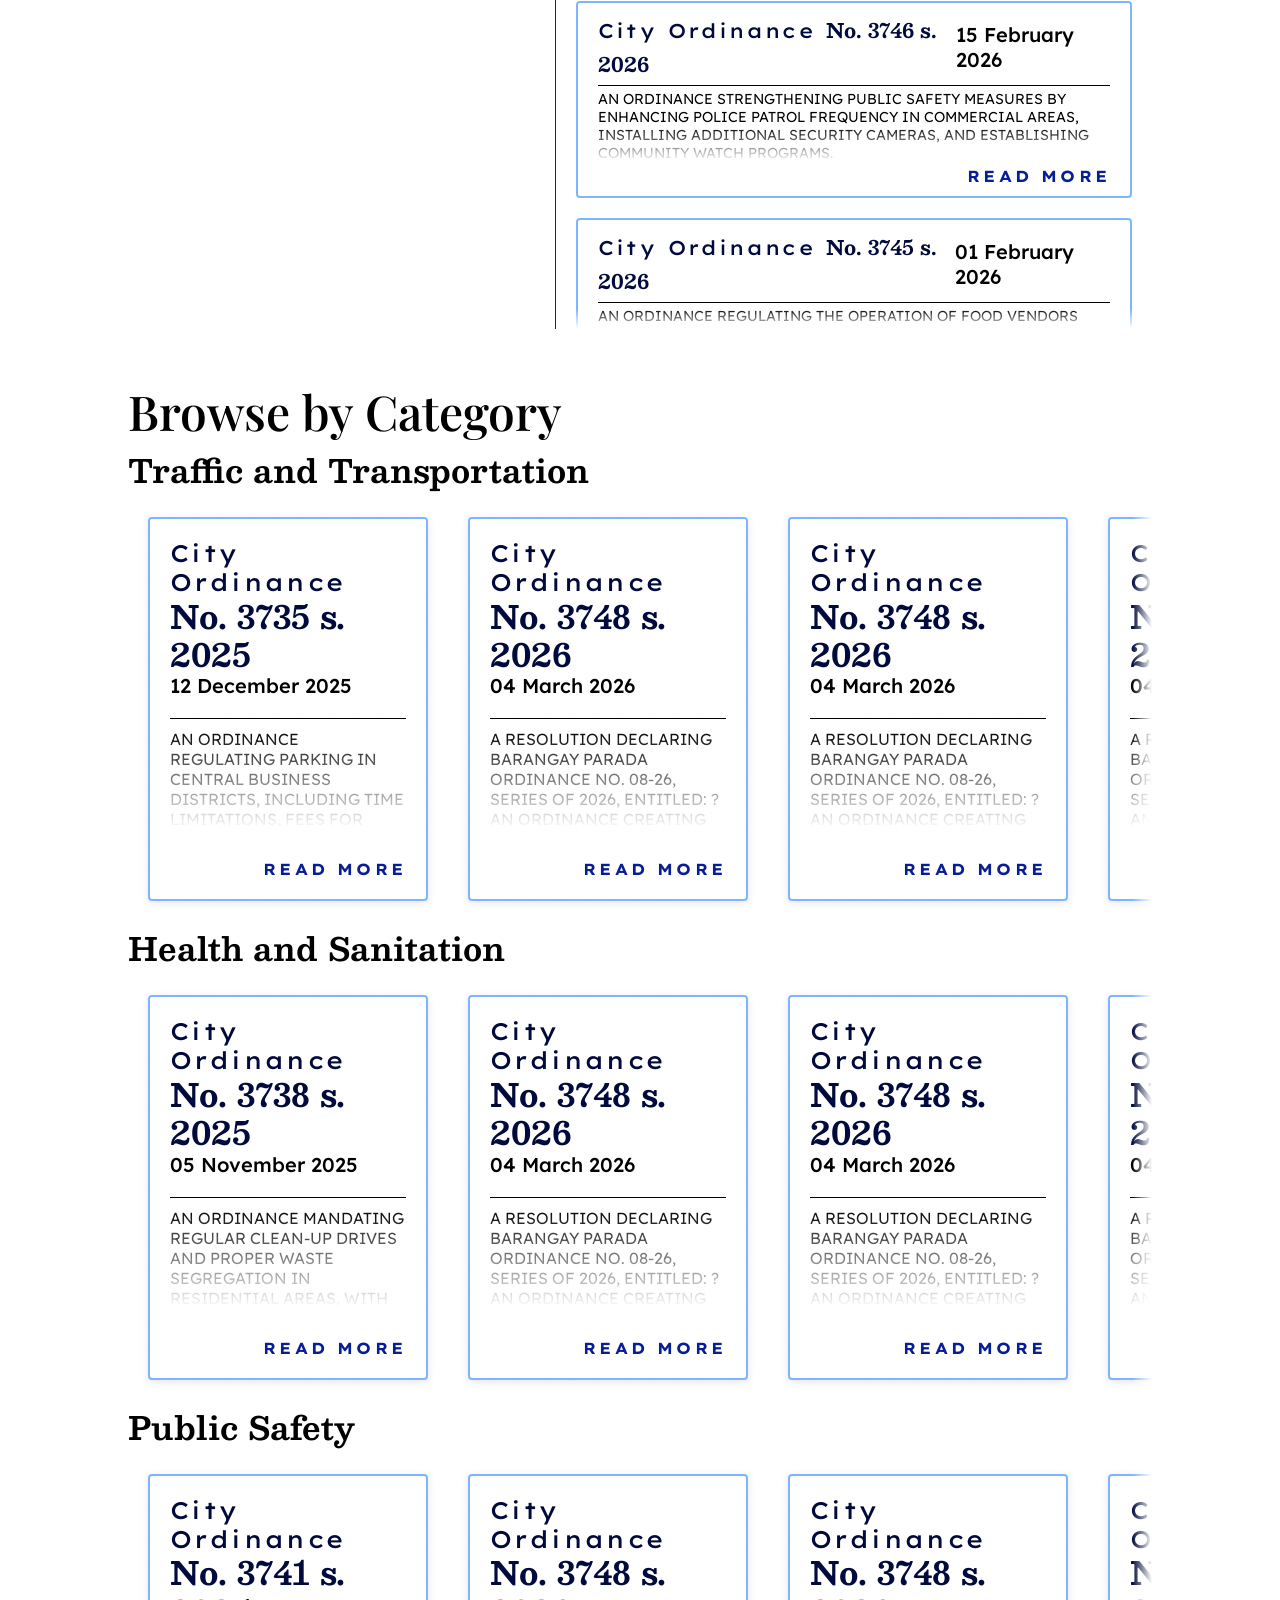
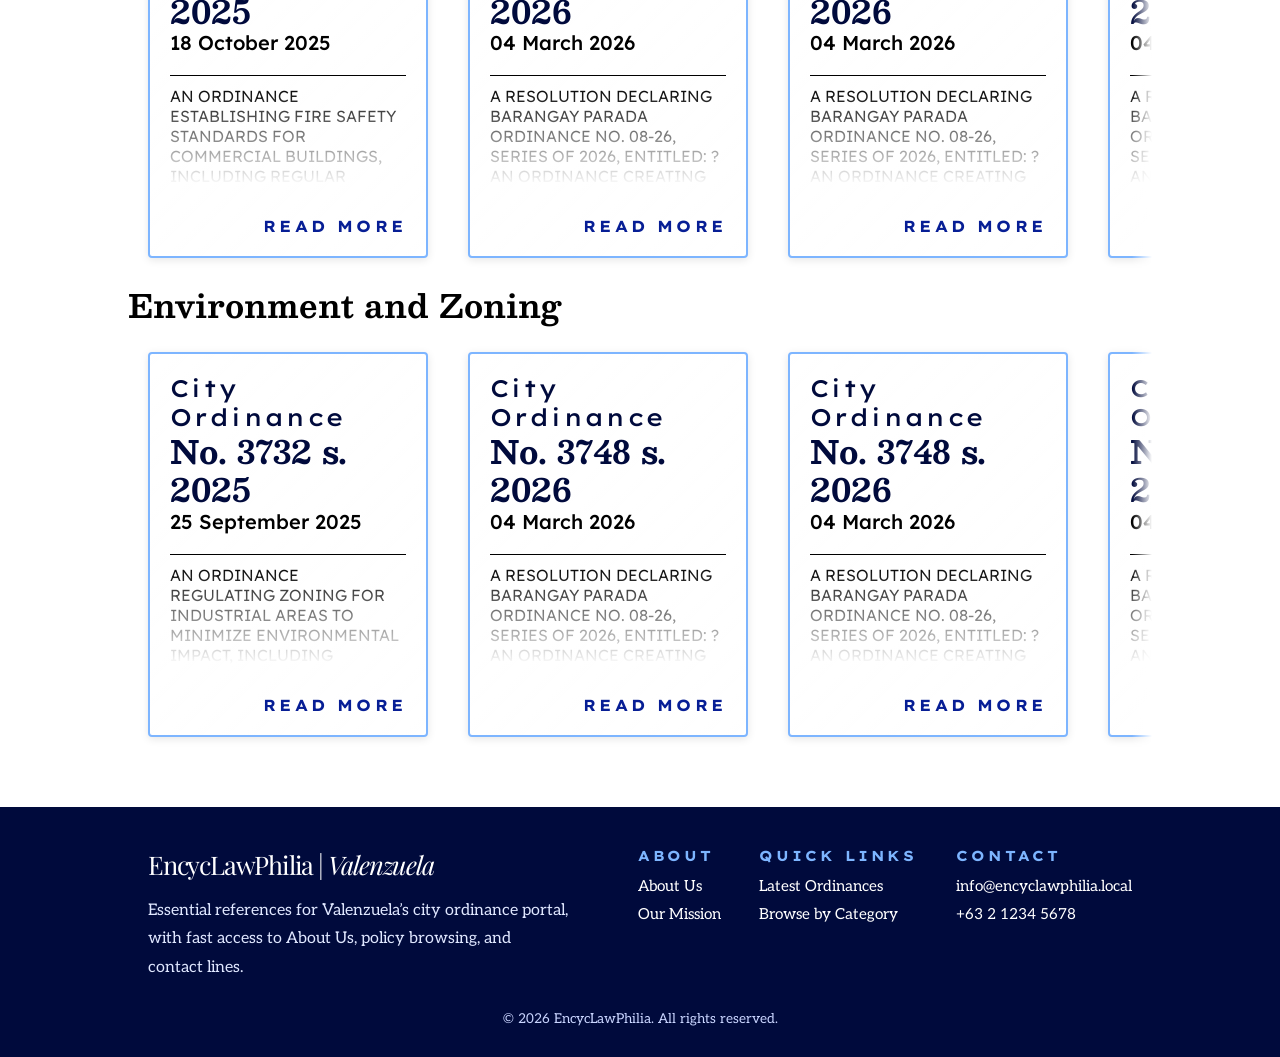
==== commit b61b2307: "UI updates" ====
--- a/index.html
+++ b/index.html
@@ -5,7 +5,7 @@
     <meta charset="UTF-8">
     <meta name="viewport" content="width=device-width, initial-scale=1.0">
     <title>EncycLawPhilia | Valenzuela</title>
-    <link rel="stylesheet" href="css/style.css">
+    <link rel="stylesheet" href="css/style-claude.css">
 </head>
 
 <body>
@@ -24,7 +24,7 @@
         </search>
 
         <section class="dashboard" id="browse-latest">
-            <div class="flex-column">
+            <div class="flex-column" id="featured">
                 <h2>Featured</h2>
                 <p>
                     Honorable _____ signs City Ordinance No. 3750 s. 2026 for improving the quality education in the
--- a/css/style-claude.css
+++ b/css/style-claude.css
@@ -0,0 +1,1235 @@
+/* ============================================================
+   FONT FACES
+   ============================================================ */
+
+@font-face {
+    font-family: "Aleo";
+    src: url("../fonts/Aleo-VariableFont_wght.ttf"),
+        url("../fonts/Aleo-Italic-VariableFont_wght.ttf");
+}
+
+@font-face {
+    font-family: "Besley";
+    src: url("../fonts/Besley-VariableFont_wght.ttf");
+    font-style: normal;
+}
+
+@font-face {
+    font-family: "Besley";
+    src: url("../fonts/Besley-Italic-VariableFont_wght.ttf");
+    font-style: italic;
+}
+
+@font-face {
+    font-family: "Montserrat";
+    src: url("../fonts/Montserrat-VariableFont_wght.ttf");
+    font-style: normal;
+}
+
+@font-face {
+    font-family: "Montserrat";
+    src: url("../fonts/Montserrat-Italic-VariableFont_wght.ttf");
+    font-style: italic;
+}
+
+@font-face {
+    font-family: "Lexend";
+    src: url("../fonts/Lexend-VariableFont_wght.ttf");
+}
+
+@font-face {
+    font-family: "Lexend Exa";
+    src: url("../fonts/LexendExa-VariableFont_wght.ttf");
+}
+
+@font-face {
+    font-family: "Playfair Display";
+    src: url("../fonts/PlayfairDisplay-VariableFont_wght.ttf");
+    font-style: normal;
+}
+
+@font-face {
+    font-family: "Playfair Display";
+    src: url("../fonts/PlayfairDisplay-Italic-VariableFont_wght.ttf");
+    font-style: italic;
+}
+
+
+/* ============================================================
+   CSS CUSTOM PROPERTIES
+   ============================================================ */
+
+:root {
+    --font-title: "Playfair Display", "Georgia", serif;
+    --font-subtitle: "Lexend Exa", sans-serif;
+    --font-heading: "Playfair Display", "Georgia", serif;
+    --font-link: "Lexend Exa", sans-serif;
+    --font-body: "Aleo", "Arial", sans-serif;
+
+    --primary-color: #000A3C;
+    --secondary-color: #7db5ff;
+    --accent-color: #071E95;
+    --bg-color: light-dark(#FFFFFF, var(--primary-color));
+    --text-color: #333333;
+
+    --search-bg-color: var(--primary-color);
+    --search-text-color: white;
+    --search-border-color: var(--primary-color);
+    --search-border-btm: white;
+    --search-placeholder: var(--secondary-color);
+
+    --header-height: 80px;
+    --sidebar-width: 30vw;
+    --cards-padding: 20px;
+    --content-side-padding: 10vw;
+    --scroll-margin: 20px;
+
+    --padding-big: 10vw;
+    --padding-medium: 2.5vw;
+}
+
+
+/* ============================================================
+   RESET & BASE
+   ============================================================ */
+
+* {
+    box-sizing: border-box;
+}
+
+body {
+    margin: 0;
+    padding: 0;
+    font-family: var(--font-body);
+    background-color: var(--bg-color);
+}
+
+h1 {
+    font-family: var(--font-heading);
+    font-size: clamp(2rem, 3rem, 4rem);
+    font-weight: 550;
+    margin: 0;
+}
+
+h2 {
+    font-family: "Besley";
+    font-size: clamp(1.5rem, 2rem, 3rem);
+    font-weight: 650;
+    margin: 0;
+}
+
+
+/* ============================================================
+   TYPOGRAPHY UTILITIES
+   ============================================================ */
+
+.brand-title :is(h1, h2, h3, h4, h5, h6) {
+    margin: 0;
+    padding: 0;
+    font-family: var(--font-title);
+    font-weight: 400;
+    font-style: normal;
+    letter-spacing: -0.075rem;
+}
+
+.brand-title span {
+    font-style: italic;
+}
+
+span.numeral-and-series {
+    font-family: "Besley";
+}
+
+p.link {
+    margin: 0;
+    font-family: var(--font-link);
+    font-weight: 700;
+    letter-spacing: 0.2rem;
+    text-align: right;
+    text-transform: uppercase;
+    color: var(--accent-color);
+}
+
+
+/* ============================================================
+   SEARCH HERO
+   ============================================================ */
+
+search {
+    height: 100dvh;
+    width: 100%;
+    padding: min(30px, 10%) min(50px, 10%);
+    display: flex;
+    flex-direction: column;
+    justify-content: center;
+    align-items: center;
+    gap: 30px;
+    background-color: var(--primary-color);
+    color: #FFFFFF;
+}
+
+hgroup.title {
+    display: flex;
+    flex-direction: column;
+    justify-content: center;
+    align-items: center;
+    user-select: none;
+    gap: 10px;
+}
+
+hgroup.title h1 {
+    font-size: clamp(1.75rem, calc(3.5vw + 0.1rem), 6rem);
+    letter-spacing: -0.075rem;
+}
+
+hgroup.title p {
+    margin: 0;
+    padding: 0;
+    font-family: var(--font-subtitle);
+    font-size: clamp(0.8rem, calc(1.35vw + 0.1rem), 2rem);
+    text-align: center;
+    text-transform: uppercase;
+    letter-spacing: 0.35em;
+}
+
+form.search-bar {
+    display: flex;
+    gap: 10px;
+}
+
+form.search-bar.mini {
+    width: 100%;
+    max-width: 700px;
+}
+
+form.search-bar input[type="search"] {
+    border-radius: 3px;
+    padding: 10px 20px;
+    width: 50vw;
+    max-width: 800px;
+    min-width: 365px;
+    font-family: "Lexend";
+    font-size: clamp(1.0rem, 1vw, 1.2em);
+    letter-spacing: 0.075rem;
+    transition: background 0.1s ease;
+    border: 2px solid var(--search-border-color);
+    border-bottom: 2px solid var(--search-border-btm);
+    background-color: var(--search-bg-color);
+    color: var(--search-text-color);
+}
+
+form.search-bar.mini input[type="search"] {
+    padding: 5px 10px;
+    width: 100%;
+    min-width: 0;
+    border: 2px solid white;
+    border-bottom: 2px solid var(--primary-color);
+    background-color: white;
+    color: var(--primary-color);
+}
+
+form.search-bar input[type="search"]::placeholder,
+form.search-bar.mini input[type="search"]::placeholder {
+    color: var(--search-placeholder);
+    letter-spacing: 0.25rem;
+}
+
+
+form.search-bar input[type="search"]::-webkit-search-cancel-button {
+    height: 20px;
+    width: 20px;
+    cursor: pointer;
+}
+
+form.search-bar input[type="search"]:focus {
+    outline: none;
+}
+
+
+/* ============================================================
+   PAGE & DASHBOARD LAYOUT
+   ============================================================ */
+
+.homepage {
+    flex-direction: column;
+    padding-bottom: 50px;
+}
+
+section.dashboard {
+    align-self: center;
+    margin: 0px clamp(10%, var(--content-side-padding), 500px);
+    transition: padding 0.25s ease;
+}
+
+section.dashboard[id="browse-latest"] {
+    display: flex;
+    margin-top: 50px;
+    margin-bottom: 50px;
+}
+
+.flex-column {
+    display: flex;
+    flex-direction: column;
+}
+
+.flex-column:not(:last-child) {
+    border-right: 1px solid var(--accent-color);
+    margin-right: 20px;
+    padding-right: 20px;
+}
+
+/* ============================================================
+   CARD SHARED STYLES
+   ============================================================ */
+
+.card-title {
+    margin: 0;
+    padding: 0;
+    font-family: "Lexend Exa";
+    font-weight: 500;
+    font-size: 1.5rem;
+    letter-spacing: 0.15rem;
+    color: var(--primary-color);
+}
+
+.card-title span.numeral-and-series {
+    font-weight: 700;
+    letter-spacing: 0;
+}
+
+.card-header {
+    display: flex;
+    justify-content: space-between;
+    align-items: center;
+    border-bottom: 1px solid #000000;
+    padding-bottom: 4px;
+}
+
+.date {
+    font-weight: 500;
+    font-size: 1.25rem;
+}
+
+.preview-container {
+    box-sizing: content-box;
+    margin: 4px 0;
+}
+
+
+/* ============================================================
+   FEATURED CARD
+   ============================================================ */
+
+.card-featured {
+    padding: 40px;
+    display: flex;
+    flex-direction: column;
+    justify-content: space-between;
+    align-items: center;
+    gap: 10px;
+    font-family: "Lexend", "Times New Roman", serif;
+    border-width: 4px;
+    border-color: var(--accent-color);
+    border-top-style: solid;
+    border-bottom-style: solid;
+    border-radius: 8px;
+    background: linear-gradient(135deg, rgba(208, 228, 255, 0.05) 0%, rgba(0, 96, 223, 0.15) 100%);
+    transition: all 0.25s ease;
+}
+
+.card-featured:hover {
+    box-shadow: 0 0 10px var(--secondary-color);
+}
+
+.card-featured .card-title {
+    text-align: center;
+}
+
+.card-featured .card-title span.numeral-and-series {
+    font-size: 2rem;
+}
+
+
+/* ============================================================
+   BANNER CARD (vertical carousel items)
+   ============================================================ */
+
+.card-banner {
+    padding: 10px 20px;
+    display: flex;
+    flex-direction: column;
+    justify-content: space-between;
+    font-family: "Lexend", "Times New Roman", serif;
+    font-size: 1rem;
+    text-align: left;
+    border: 2px solid var(--secondary-color);
+    border-radius: 4px;
+    transition: all 0.25s ease;
+}
+
+.card-banner:hover {
+    border-color: var(--accent-color);
+    box-shadow: 0 0 8px rgba(0, 0, 0, 0.25);
+    transform: translateX(4px);
+}
+
+.card-banner .card-header * {
+    font-size: 1.25rem;
+}
+
+.card-banner .preview-text {
+    overflow-y: hidden;
+    font-size: 0.9rem;
+    font-weight: 350;
+    background-image: linear-gradient(to bottom, #000000, #000000, rgba(0, 0, 0, 0));
+    background-clip: text;
+    -webkit-background-clip: text;
+    color: transparent;
+    -webkit-text-fill-color: transparent;
+}
+
+
+/* ============================================================
+   CONTENT CARD (horizontal category carousels)
+   ============================================================ */
+
+.content-card {
+    width: 100%;
+    padding: 20px;
+    display: flex;
+    flex-direction: column;
+    justify-content: space-between;
+    gap: 10px;
+    font-family: "Lexend", "Times New Roman", serif;
+    font-size: 1rem;
+    text-align: left;
+    border: 2px solid var(--secondary-color);
+    border-radius: 4px;
+    background: linear-gradient(135deg, rgba(255, 255, 255, 0.95) 0%, rgba(255, 255, 255, 0.85) 100%);
+    box-shadow: 0 2px 8px rgba(0, 0, 0, 0.1);
+    transition: all 0.25s ease;
+}
+
+.content-card:hover {
+    border-color: var(--primary-color);
+    box-shadow: 0 3px 9px var(--secondary-color);
+    transform: translateY(-4px);
+}
+
+.content-card h2 {
+    margin: 0;
+    padding: 0;
+    font-family: "Lexend Exa";
+    font-weight: 500;
+    font-size: 1.5rem;
+    letter-spacing: 0.15rem;
+    line-height: 1.2;
+    color: var(--primary-color);
+}
+
+.content-card span.numeral-and-series {
+    font-size: 2rem;
+    font-weight: 700;
+    letter-spacing: 0;
+}
+
+.content-card .preview-container {
+    margin: 10px 0;
+    padding: 10px 0;
+    border-top: 1px solid black;
+}
+
+.content-card .preview-text {
+    max-height: 100px;
+    overflow-y: hidden;
+    font-weight: 350;
+    background-image: linear-gradient(to bottom, #000000, rgba(0, 0, 0, 0));
+    background-clip: text;
+    -webkit-background-clip: text;
+    color: transparent;
+    -webkit-text-fill-color: transparent;
+}
+
+
+/* ============================================================
+   CAROUSELS
+   ============================================================ */
+
+/* --- Vertical carousel --- */
+
+.vertical-carousel-wrapper {
+    overflow-y: scroll;
+    height: 800px;
+    scroll-behavior: smooth;
+    scroll-snap-type: y mandatory;
+    padding: var(--cards-padding);
+    padding-left: 0;
+    mask-image: linear-gradient(to bottom,
+            transparent 0%,
+            black var(--scroll-margin),
+            black calc(100% - var(--scroll-margin)),
+            transparent 100%);
+    -webkit-mask-image: linear-gradient(to bottom,
+            transparent 0%,
+            black var(--scroll-margin),
+            black calc(100% - var(--scroll-margin)),
+            transparent 100%);
+}
+
+.vertical-carousel-wrapper::-webkit-scrollbar {
+    width: 8px;
+}
+
+.vertical-carousel-wrapper::-webkit-scrollbar-track {
+    background: transparent;
+}
+
+.vertical-carousel-wrapper::-webkit-scrollbar-thumb {
+    background: var(--secondary-color);
+    border-radius: 4px;
+}
+
+.vertical-carousel-wrapper::-webkit-scrollbar-thumb:hover {
+    background: var(--accent-color);
+}
+
+ul.vertical-carousel {
+    display: flex;
+    flex-direction: column;
+    gap: var(--cards-padding);
+    list-style: none;
+    padding: 0;
+    margin: 0;
+}
+
+ul.vertical-carousel li {
+    scroll-margin: var(--scroll-margin);
+    scroll-snap-align: start;
+    scroll-snap-stop: always;
+}
+
+ul.vertical-carousel li:first-child {
+    padding-top: var(--scroll-margin);
+    scroll-margin: 0;
+}
+
+ul.vertical-carousel li:last-child {
+    padding-bottom: var(--scroll-margin);
+    scroll-margin: 0;
+}
+
+/* --- Horizontal carousel --- */
+
+.carousel-wrapper {
+    overflow-x: auto;
+    overflow-y: hidden;
+    scroll-behavior: smooth;
+    scroll-snap-type: x mandatory;
+    mask-image: linear-gradient(to right,
+            transparent 0%,
+            black var(--cards-padding),
+            black calc(100% - var(--cards-padding)),
+            transparent 100%);
+    -webkit-mask-image: linear-gradient(to right,
+            transparent 0%,
+            black var(--cards-padding),
+            black calc(100% - var(--cards-padding)),
+            transparent 100%);
+}
+
+.carousel-wrapper::-webkit-scrollbar {
+    height: 4px;
+}
+
+.carousel-wrapper::-webkit-scrollbar-track {
+    background: transparent;
+}
+
+.carousel-wrapper::-webkit-scrollbar-thumb {
+    background: var(--secondary-color);
+    border-radius: 2px;
+}
+
+.carousel-wrapper::-webkit-scrollbar-thumb:hover {
+    background: var(--accent-color);
+}
+
+ul.carousel {
+    display: flex;
+    list-style: none;
+    padding: 0;
+    margin: 0;
+}
+
+ul.carousel li {
+    flex: 0 0 clamp(300px, 25vw, 500px);
+    padding: var(--cards-padding);
+    scroll-snap-align: start;
+    scroll-snap-stop: always;
+    display: flex;
+    align-items: stretch;
+    justify-content: center;
+    transition: transform 0.2s ease;
+}
+
+
+/* ============================================================
+   HEADER
+   ============================================================ */
+
+.site-header {
+    background-color: var(--primary-color);
+    color: white;
+    height: var(--header-height);
+    position: sticky;
+    top: 0;
+    z-index: 100;
+    display: flex;
+    align-items: center;
+}
+
+.header-content {
+    display: flex;
+    justify-content: space-between;
+    align-items: center;
+    max-width: 1200px;
+    margin: 0 auto;
+    padding: 0 20px;
+    width: 100%;
+}
+
+.header-content .brand-title h1 {
+    font-size: 1.5rem;
+    margin: 0;
+}
+
+.main-nav {
+    display: flex;
+    gap: 20px;
+}
+
+.main-nav a {
+    color: white;
+    text-decoration: none;
+    font-weight: 500;
+    transition: color 0.2s ease;
+}
+
+.main-nav a:hover {
+    color: var(--secondary-color);
+}
+
+
+/* ============================================================
+   RESULTS PAGE
+   ============================================================ */
+
+.results-page {
+    display: flex;
+    align-items: stretch;
+    flex-direction: row;
+}
+
+.sidebar-column {
+    width: var(--sidebar-width);
+    border-right: 2px solid #ddd;
+}
+
+.sidebar-content {
+    position: sticky;
+    top: var(--header-height);
+    width: var(--sidebar-width);
+    padding: 2.5vw 2.5vw 2.5vw 5vw;
+}
+
+.sidebar-content h2 {
+    margin-top: 0;
+    color: var(--primary-color);
+}
+
+.results-content {
+    position: relative;
+    margin: var(--padding-medium);
+}
+
+.results-content h1 {
+    color: var(--primary-color);
+    margin: 0 0 20px;
+}
+
+.search-results {
+    display: flex;
+    flex-direction: column;
+    gap: 20px;
+}
+
+.filter-group {
+    display: flex;
+    flex-direction: column;
+    gap: 12px;
+    padding: 15px;
+    border: 1px solid #ddd;
+    border-radius: 6px;
+    background-color: #f9f9f9;
+}
+
+.filter-group label {
+    font-weight: 600;
+    color: var(--primary-color);
+    font-size: 0.95rem;
+}
+
+.filter-group input[type="checkbox"],
+.filter-group input[type="radio"] {
+    margin-right: 8px;
+    cursor: pointer;
+}
+
+.filter-group select {
+    padding: 8px;
+    border: 1px solid #ccc;
+    border-radius: 4px;
+    font-family: inherit;
+    background-color: white;
+}
+
+.search-result {
+    width: 100%;
+    padding: 10px 20px;
+    display: flex;
+    flex-direction: column;
+    justify-content: space-between;
+
+    font-family: "Lexend", "Times New Roman", serif;
+    font-size: 1rem;
+    text-align: left;
+
+    border: 2px solid var(--secondary-color);
+    border-radius: 4px;
+    background: linear-gradient(135deg, rgba(255, 255, 255, 0.95) 0%, rgba(255, 255, 255, 0.85) 100%);
+    box-shadow: 0 1px 4px rgba(0, 0, 0, 0.08);
+    transition: all 0.25s ease;
+}
+
+.search-result:hover {
+    border-color: var(--accent-color);
+    box-shadow: 0 0 8px rgba(0, 0, 0, 0.25);
+    transform: translateX(4px);
+}
+
+.search-result .link {
+    margin-top: 10px;
+}
+
+/* Breadcrumb */
+.breadcrumb {
+    display: flex;
+    align-items: center;
+    gap: 8px;
+    padding: 10px 0;
+    font-size: 0.9rem;
+    flex-wrap: wrap;
+}
+
+.breadcrumb a {
+    color: var(--accent-color);
+    text-decoration: none;
+    transition: color 0.2s ease;
+}
+
+.breadcrumb a:hover {
+    color: var(--secondary-color);
+    text-decoration: underline;
+}
+
+.breadcrumb span {
+    color: #666;
+}
+
+.breadcrumb span.separator {
+    margin: 0 4px;
+}
+
+/* Status badges */
+.status-badge {
+    display: inline-block;
+    padding: 6px 12px;
+    border-radius: 20px;
+    font-size: 0.75rem;
+    font-weight: 600;
+    text-transform: uppercase;
+    letter-spacing: 0.05em;
+    width: fit-content;
+}
+
+.status-badge.passed {
+    background-color: #d4edda;
+    color: #155724;
+    border: 1px solid #c3e6cb;
+}
+
+.status-badge.pending {
+    background-color: #fff3cd;
+    color: #856404;
+    border: 1px solid #ffeaa7;
+}
+
+.status-badge.rejected {
+    background-color: #f8d7da;
+    color: #721c24;
+    border: 1px solid #f5c6cb;
+}
+
+.status-badge.in-progress {
+    background-color: #d1ecf1;
+    color: #0c5460;
+    border: 1px solid #bee5eb;
+}
+
+
+/* ============================================================
+   FOOTER
+   ============================================================ */
+
+footer {
+    background-color: var(--primary-color);
+    color: white;
+    padding: 40px 20px 30px;
+}
+
+footer .footer-content {
+    display: flex;
+    gap: 40px;
+    max-width: 1000px;
+    margin: 0 auto;
+    align-items: flex-start;
+    justify-content: space-between;
+    transition: margin 0.3s ease;
+}
+
+footer .footer-brand {
+    flex: 1 1 auto;
+    min-width: 200px;
+}
+
+footer .footer-brand h2 {
+    font-size: clamp(1.35rem, 2vw, 2rem);
+}
+
+footer .footer-brand p {
+    margin: 16px 0 0;
+    max-width: 420px;
+    line-height: 1.8;
+    color: #dfe7ff;
+}
+
+.footer-links {
+    flex: 1 1 auto;
+    min-width: 200px;
+    display: flex;
+    justify-content: space-between;
+    gap: 24px;
+}
+
+.footer-column h3 {
+    margin: 0 0 12px;
+    font-family: var(--font-link);
+    font-size: 0.9rem;
+    font-weight: 700;
+    letter-spacing: 0.18rem;
+    text-transform: uppercase;
+    color: var(--secondary-color);
+}
+
+.footer-column a {
+    display: block;
+    margin-bottom: 10px;
+    color: white;
+    text-decoration: none;
+    font-size: 0.95rem;
+    transition: color 0.2s ease;
+}
+
+.footer-column a:hover {
+    color: var(--secondary-color);
+}
+
+.footer-note {
+    margin: 28px auto 0;
+    max-width: 1200px;
+    text-align: center;
+    font-size: 0.85rem;
+    color: #c9d5ff;
+}
+
+
+/* ============================================================
+   RESPONSIVE — LARGE (≥ 1800px): vertical carousel → grid
+   ============================================================ */
+
+@media screen and (min-width: 2000px) {
+    .vertical-carousel-wrapper {
+        overflow-y: auto;
+        height: auto;
+        scroll-snap-type: none;
+        mask-image: none;
+        -webkit-mask-image: none;
+    }
+
+    ul.vertical-carousel {
+        flex-direction: row;
+        flex-wrap: wrap;
+    }
+
+    ul.vertical-carousel li {
+        flex: 0 0 380px;
+        scroll-snap-align: none;
+        scroll-snap-stop: normal;
+    }
+
+    ul.vertical-carousel li:first-child {
+        padding-top: 0;
+    }
+
+    ul.vertical-carousel li:last-child {
+        padding-bottom: 0;
+    }
+
+    .card-banner {
+        width: 380px;
+        height: 100%;
+    }
+
+    .card-banner:hover {
+        transform: translateY(-4px);
+    }
+}
+
+
+/* ============================================================
+   RESPONSIVE — DESKTOP WIDE (≥ 1440px)
+   ============================================================ */
+
+@media screen and (min-width: 1440px) {
+    footer .footer-content {
+        margin: 0 auto;
+        max-width: 1200px;
+    }
+
+    .flex-column[id="featured"] {
+        max-width: 500px;
+    }
+}
+
+
+/* ============================================================
+   RESPONSIVE — DESKTOP (1024px – 1440px)
+   ============================================================ */
+
+@media screen and (max-width: 1440px) and (min-width: 1024px) {
+    footer .footer-content {
+        margin: 0 var(--content-side-padding);
+        max-width: none;
+    }
+}
+
+
+/* ============================================================
+   RESPONSIVE — TABLET (≤ 1024px)
+   ============================================================ */
+
+@media screen and (max-width: 1024px) {
+    footer .footer-content {
+        flex-direction: column;
+    }
+
+    footer .footer-brand p {
+        max-width: unset;
+    }
+}
+
+
+/* ============================================================
+   RESPONSIVE — TABLET PORTRAIT (≤ 768px)
+   ============================================================ */
+
+@media screen and (max-width: 768px) {
+    :root {
+        --cards-padding: 10px;
+    }
+
+    /* Stack the two-column "browse-latest" dashboard */
+    section.dashboard[id="browse-latest"] {
+        flex-direction: column;
+        gap: 25px;
+    }
+
+    .flex-column:not(:last-child) {
+        border-right: none;
+        border-bottom: 1px solid var(--accent-color);
+        margin-right: 0;
+        margin-bottom: 15px;
+        padding-right: 0;
+        padding-bottom: 15px;
+    }
+
+    .vertical-carousel-wrapper {
+        height: 650px;
+    }
+
+    .card-featured {
+        padding: 20px;
+    }
+
+    .card-banner .preview-text {
+        font-size: 0.85rem;
+    }
+
+    footer .footer-links {
+        flex-direction: column;
+    }
+
+    footer .footer-brand {
+        min-width: 0;
+    }
+
+    footer .footer-brand p {
+        max-width: unset;
+    }
+}
+
+
+/* ============================================================
+   RESPONSIVE — MOBILE LARGE (≤ 425px)
+   ============================================================ */
+
+@media screen and (max-width: 425px) {
+    search {
+        align-items: flex-start;
+        justify-content: end;
+    }
+
+    hgroup.title h1,
+    hgroup.title p {
+        text-align: left;
+    }
+
+    hgroup.title p {
+        letter-spacing: 0.25rem;
+    }
+
+    form.search-bar {
+        width: 100%;
+    }
+
+    form.search-bar input[type="search"] {
+        width: 100%;
+        min-width: 0;
+        max-width: none;
+        padding: 5px 10px;
+    }
+
+    section.dashboard {
+        padding: 0 30px;
+        margin: 0 20px;
+    }
+
+    section.dashboard[id="browse-latest"] {
+        margin-top: 30px;
+        margin-bottom: 30px;
+    }
+
+    .flex-column h1 {
+        font-size: clamp(1.5rem, 2rem, 2.5rem);
+        margin: 15px 0 10px;
+    }
+
+    .flex-column h2 {
+        font-size: clamp(1.2rem, 1.6rem, 2rem);
+    }
+
+    .flex-column p {
+        font-size: 0.95rem;
+        line-height: 1.5;
+    }
+
+    .card-featured {
+        padding: 25px;
+    }
+
+    .vertical-carousel-wrapper {
+        height: 700px;
+    }
+
+    ul.carousel li {
+        flex: 0 0 clamp(280px, 90vw, 500px);
+    }
+
+    .carousel-wrapper {
+        margin: 0 -30px;
+        padding: 0 30px;
+    }
+
+    /* Header */
+    .header-content {
+        flex-direction: column;
+        gap: 10px;
+    }
+
+    .main-nav {
+        gap: 15px;
+        flex-wrap: wrap;
+    }
+
+    .site-header {
+        height: auto;
+        min-height: var(--header-height);
+    }
+
+    footer .footer-content {
+        margin: 0 5vw;
+    }
+}
+
+
+/* ============================================================
+   RESPONSIVE — MOBILE SMALL (≤ 368px)
+   ============================================================ */
+
+@media screen and (max-width: 368px) {
+    section.dashboard {
+        margin: 0 15px;
+        padding: 0 15px;
+    }
+
+    section.dashboard[id="browse-category"] h2 {
+        font-size: clamp(1.2rem, 1.8rem, 2rem);
+        margin: 20px 0 15px;
+    }
+
+    .card-featured {
+        padding: 20px;
+        gap: 8px;
+    }
+
+    .card-featured .card-title {
+        font-size: 1.2rem;
+    }
+
+    .card-featured .card-title span.numeral-and-series {
+        font-size: 1.5rem;
+    }
+
+    .date {
+        font-size: 1rem;
+    }
+
+    .vertical-carousel-wrapper {
+        height: 600px;
+        padding: 8px;
+        padding-left: 0;
+    }
+
+    ul.vertical-carousel li {
+        scroll-margin: 10px;
+    }
+
+    ul.vertical-carousel li:first-child {
+        padding-top: 10px;
+        scroll-margin: 0;
+    }
+
+    ul.vertical-carousel li:last-child {
+        padding-bottom: 10px;
+        scroll-margin: 0;
+    }
+
+    .card-banner {
+        padding: 8px 15px;
+        font-size: 0.9rem;
+    }
+
+    .card-banner .card-header * {
+        font-size: 1.1rem;
+    }
+
+    .card-banner .preview-text {
+        font-size: 0.8rem;
+    }
+
+    ul.carousel li {
+        flex: 0 0 clamp(260px, 85vw, 450px);
+        padding: 8px;
+    }
+
+    .content-card {
+        padding: 15px;
+    }
+
+    .content-card h2 {
+        font-size: 1.3rem;
+    }
+
+    .content-card span.numeral-and-series {
+        font-size: 1.5rem;
+    }
+
+    .content-card .preview-container {
+        margin: 8px 0;
+        padding: 8px 0;
+    }
+
+    .content-card .preview-text {
+        max-height: 80px;
+        font-size: 0.85rem;
+    }
+
+    .preview-container {
+        margin: 3px 0;
+    }
+
+    p.link {
+        font-size: 0.9rem;
+        letter-spacing: 0.15rem;
+    }
+
+    .vertical-carousel-wrapper::-webkit-scrollbar {
+        width: 6px;
+    }
+
+    .carousel-wrapper::-webkit-scrollbar {
+        height: 3px;
+    }
+
+    footer {
+        padding: 30px 15px 20px;
+    }
+
+    footer .footer-content {
+        gap: 20px;
+    }
+
+    footer .footer-brand h2 {
+        font-size: 1.2rem;
+    }
+
+    footer .footer-brand p {
+        font-size: 0.85rem;
+        line-height: 1.6;
+    }
+
+    footer .footer-column h3 {
+        font-size: 0.8rem;
+        margin-bottom: 8px;
+    }
+
+    footer .footer-column a {
+        font-size: 0.85rem;
+        margin-bottom: 8px;
+    }
+
+    .footer-note {
+        font-size: 0.75rem;
+        margin-top: 20px;
+    }
+}
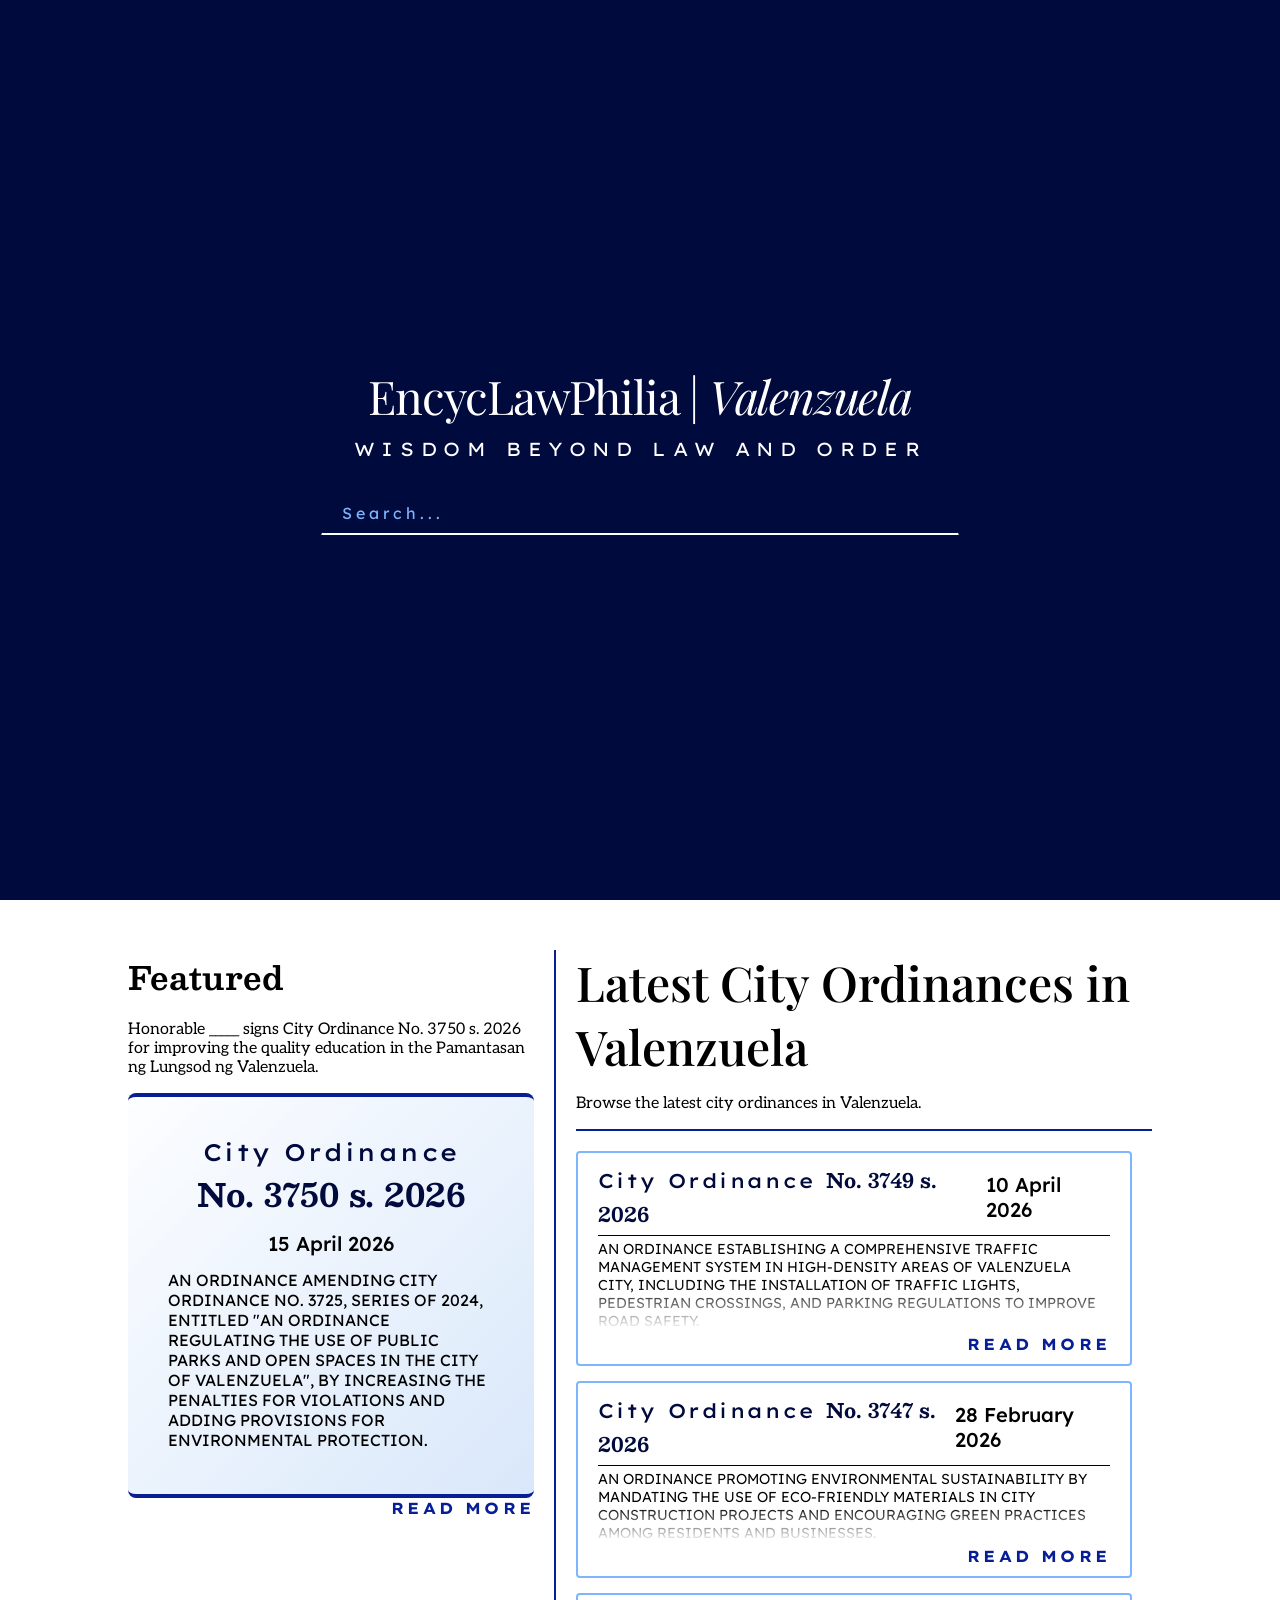
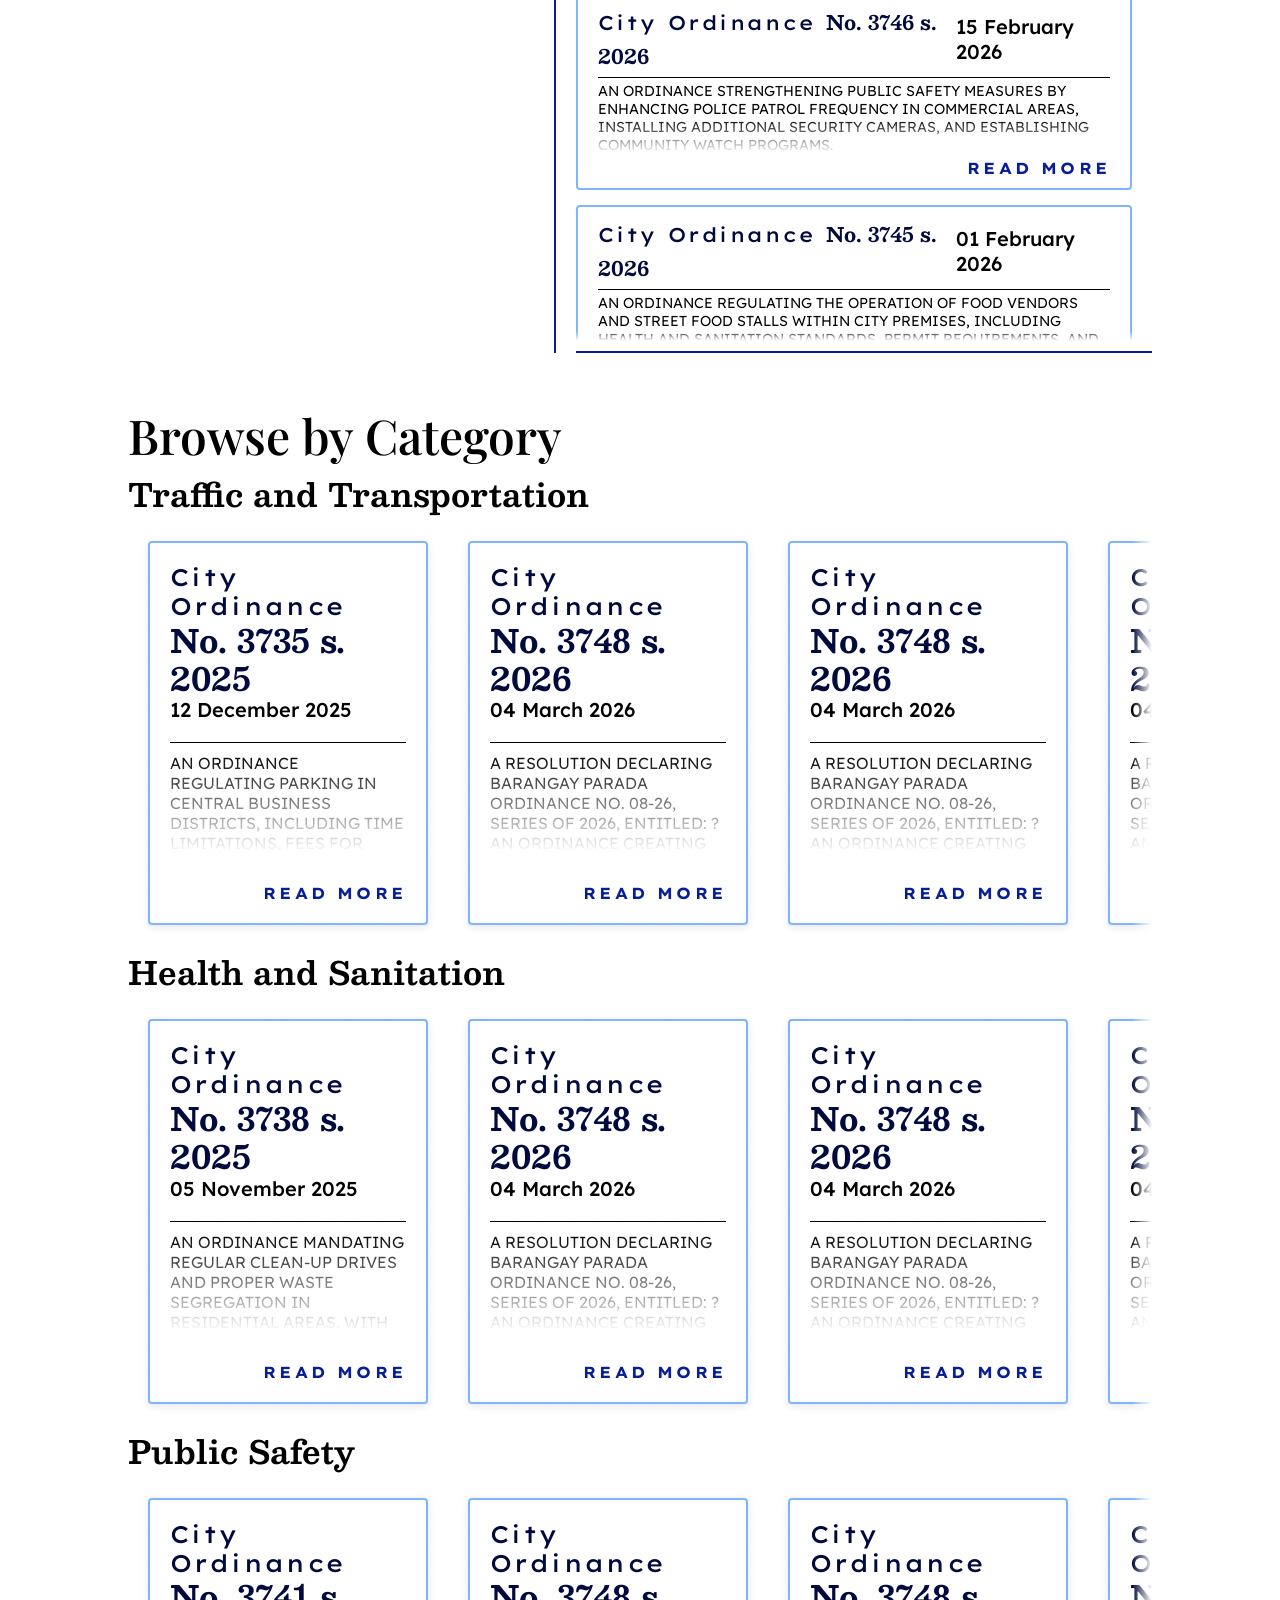
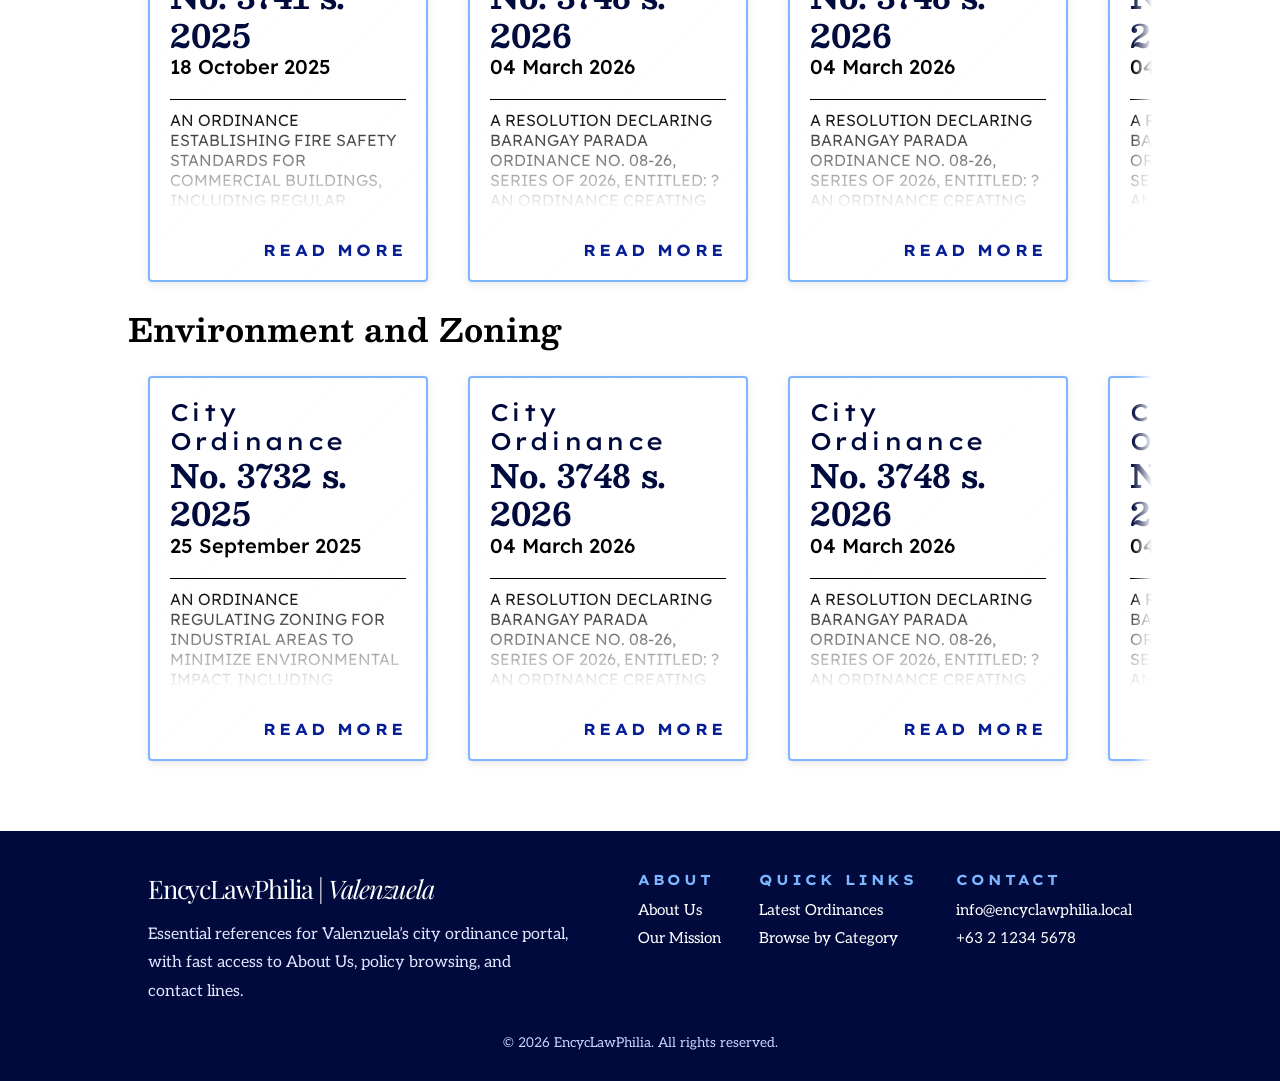
==== commit e035d68d: "Responsiveness changes" ====
--- a/index.html
+++ b/index.html
@@ -50,125 +50,127 @@
             <div class="flex-column">
                 <h1>Latest City Ordinances in Valenzuela</h1>
                 <p>Browse the latest city ordinances in Valenzuela.</p>
-                <div class="vertical-carousel-wrapper">
-                    <ul class="vertical-carousel">
-                        <li>
-                            <div class="card-banner">
-                                <div class="card-header">
-                                    <div class="card-title">City Ordinance <span class="numeral-and-series">No. 3749 s. 2026</span></div>
-                                    <div class="date">10 April 2026</div>
-                                </div>
-                                <div class="preview-container">
-                                    <div class="preview-text">
-                                        AN ORDINANCE ESTABLISHING A COMPREHENSIVE TRAFFIC MANAGEMENT
-                                        SYSTEM IN HIGH-DENSITY AREAS OF VALENZUELA CITY, INCLUDING
-                                        THE INSTALLATION OF TRAFFIC LIGHTS, PEDESTRIAN CROSSINGS,
-                                        AND PARKING REGULATIONS TO IMPROVE ROAD SAFETY.
-                                    </div>
-                                </div>
-                                <a>
-                                    <p class="link">Read More</p>
-                                </a>
-                            </div>
-                        </li>
-                        <li>
-                            <div class="card-banner">
-                                <div class="card-header">
-                                    <div class="card-title">City Ordinance <span class="numeral-and-series">No. 3747 s. 2026</span></div>
-                                    <div class="date">28 February 2026</div>
-                                </div>
-                                <div class="preview-container">
-                                    <div class="preview-text">
-                                        AN ORDINANCE PROMOTING ENVIRONMENTAL SUSTAINABILITY BY
-                                        MANDATING THE USE OF ECO-FRIENDLY MATERIALS IN CITY
-                                        CONSTRUCTION PROJECTS AND ENCOURAGING GREEN PRACTICES
-                                        AMONG RESIDENTS AND BUSINESSES.
-                                    </div>
-                                </div>
-                                <a>
-                                    <p class="link">Read More</p>
-                                </a>
-                            </div>
-                        </li>
-                        <li>
-                            <div class="card-banner">
-                                <div class="card-header">
-                                    <div class="card-title">City Ordinance <span class="numeral-and-series">No. 3746 s. 2026</span></div>
-                                    <div class="date">15 February 2026</div>
-                                </div>
-                                <div class="preview-container">
-                                    <div class="preview-text">
-                                        AN ORDINANCE STRENGTHENING PUBLIC SAFETY MEASURES BY
-                                        ENHANCING POLICE PATROL FREQUENCY IN COMMERCIAL AREAS,
-                                        INSTALLING ADDITIONAL SECURITY CAMERAS, AND ESTABLISHING
-                                        COMMUNITY WATCH PROGRAMS.
-                                    </div>
-                                </div>
-                                <a>
-                                    <p class="link">Read More</p>
-                                </a>
-                            </div>
-                        </li>
-                        <li>
-                            <div class="card-banner">
-                                <div class="card-header">
-                                    <div class="card-title">City Ordinance <span class="numeral-and-series">No. 3745 s. 2026</span></div>
-                                    <div class="date">01 February 2026</div>
-                                </div>
-                                <div class="preview-container">
-                                    <div class="preview-text">
-                                        AN ORDINANCE REGULATING THE OPERATION OF FOOD VENDORS
-                                        AND STREET FOOD STALLS WITHIN CITY PREMISES, INCLUDING
-                                        HEALTH AND SANITATION STANDARDS, PERMIT REQUIREMENTS,
-                                        AND DESIGNATED VENDING ZONES.
-                                    </div>
-                                </div>
-                                <a>
-                                    <p class="link">Read More</p>
-                                </a>
-                            </div>
-                        </li>
-                        <li>
-                            <div class="card-banner">
-                                <div class="card-header">
-                                    <div class="card-title">City Ordinance <span class="numeral-and-series">No. 3744 s. 2026</span></div>
-                                    <div class="date">20 January 2026</div>
-                                </div>
-                                <div class="preview-container">
-                                    <div class="preview-text">
-                                        AN ORDINANCE ESTABLISHING DIGITAL TRANSFORMATION INITIATIVES
-                                        FOR CITY SERVICES, INCLUDING ONLINE PERMIT APPLICATIONS,
-                                        E-GOVERNANCE PORTALS, AND MOBILE APPS FOR CITIZEN ENGAGEMENT.
-                                    </div>
-                                </div>
-                                <a>
-                                    <p class="link">Read More</p>
-                                </a>
-                            </div>
-                        </li>
-                        <li>
-                            <div class="card-banner">
-                                <div class="card-header">
-                                    <div class="card-title">City Ordinance <span class="numeral-and-series">No. 3748 s. 2026</span></div>
-                                    <div class="date">04 March 2026</div>
-                                </div>
-                                <div class="preview-container">
-                                    <div class="preview-text">
-                                        A RESOLUTION DECLARING BARANGAY PARADA ORDINANCE NO. 08-26,
-                                        SERIES OF 2026, ENTITLED: ?AN ORDINANCE CREATING AN ADDITIONAL
-                                        ELEVEN (11) PLANTILLA POSITIONS OF TWO (2) WATCHMAN 1, ONE (1)
-                                        CLERK IV, SEVEN (7) CLERK I AND ONE (1) MESSENGER, IDENTIFYING
-                                        THE SOURCE OF FUND AND PROVIDING THE SALARY GRADE THEREOF?,
-                                        HAS BEEN REVIEWED IN ACCORDANCE WITH R.A. 7160 AND THE SAME
-                                        IS FOUND NOT INCONSISTENT WITH LAW OR ANY CITY ORDINANCES.
-                                    </div>
-                                </div>
-                                <a>
-                                    <p class="link">Read More</p>
-                                </a>
-                            </div>
-                        </li>
-                    </ul>
+                <div class="vertical-carousel-frame">
+                    <div class="vertical-carousel-wrapper">
+                        <ul class="vertical-carousel">
+                            <li>
+                                <div class="card-banner">
+                                    <div class="card-header">
+                                        <div class="card-title">City Ordinance <span class="numeral-and-series">No. 3749 s. 2026</span></div>
+                                        <div class="date">10 April 2026</div>
+                                    </div>
+                                    <div class="preview-container">
+                                        <div class="preview-text">
+                                            AN ORDINANCE ESTABLISHING A COMPREHENSIVE TRAFFIC MANAGEMENT
+                                            SYSTEM IN HIGH-DENSITY AREAS OF VALENZUELA CITY, INCLUDING
+                                            THE INSTALLATION OF TRAFFIC LIGHTS, PEDESTRIAN CROSSINGS,
+                                            AND PARKING REGULATIONS TO IMPROVE ROAD SAFETY.
+                                        </div>
+                                    </div>
+                                    <a>
+                                        <p class="link">Read More</p>
+                                    </a>
+                                </div>
+                            </li>
+                            <li>
+                                <div class="card-banner">
+                                    <div class="card-header">
+                                        <div class="card-title">City Ordinance <span class="numeral-and-series">No. 3747 s. 2026</span></div>
+                                        <div class="date">28 February 2026</div>
+                                    </div>
+                                    <div class="preview-container">
+                                        <div class="preview-text">
+                                            AN ORDINANCE PROMOTING ENVIRONMENTAL SUSTAINABILITY BY
+                                            MANDATING THE USE OF ECO-FRIENDLY MATERIALS IN CITY
+                                            CONSTRUCTION PROJECTS AND ENCOURAGING GREEN PRACTICES
+                                            AMONG RESIDENTS AND BUSINESSES.
+                                        </div>
+                                    </div>
+                                    <a>
+                                        <p class="link">Read More</p>
+                                    </a>
+                                </div>
+                            </li>
+                            <li>
+                                <div class="card-banner">
+                                    <div class="card-header">
+                                        <div class="card-title">City Ordinance <span class="numeral-and-series">No. 3746 s. 2026</span></div>
+                                        <div class="date">15 February 2026</div>
+                                    </div>
+                                    <div class="preview-container">
+                                        <div class="preview-text">
+                                            AN ORDINANCE STRENGTHENING PUBLIC SAFETY MEASURES BY
+                                            ENHANCING POLICE PATROL FREQUENCY IN COMMERCIAL AREAS,
+                                            INSTALLING ADDITIONAL SECURITY CAMERAS, AND ESTABLISHING
+                                            COMMUNITY WATCH PROGRAMS.
+                                        </div>
+                                    </div>
+                                    <a>
+                                        <p class="link">Read More</p>
+                                    </a>
+                                </div>
+                            </li>
+                            <li>
+                                <div class="card-banner">
+                                    <div class="card-header">
+                                        <div class="card-title">City Ordinance <span class="numeral-and-series">No. 3745 s. 2026</span></div>
+                                        <div class="date">01 February 2026</div>
+                                    </div>
+                                    <div class="preview-container">
+                                        <div class="preview-text">
+                                            AN ORDINANCE REGULATING THE OPERATION OF FOOD VENDORS
+                                            AND STREET FOOD STALLS WITHIN CITY PREMISES, INCLUDING
+                                            HEALTH AND SANITATION STANDARDS, PERMIT REQUIREMENTS,
+                                            AND DESIGNATED VENDING ZONES.
+                                        </div>
+                                    </div>
+                                    <a>
+                                        <p class="link">Read More</p>
+                                    </a>
+                                </div>
+                            </li>
+                            <li>
+                                <div class="card-banner">
+                                    <div class="card-header">
+                                        <div class="card-title">City Ordinance <span class="numeral-and-series">No. 3744 s. 2026</span></div>
+                                        <div class="date">20 January 2026</div>
+                                    </div>
+                                    <div class="preview-container">
+                                        <div class="preview-text">
+                                            AN ORDINANCE ESTABLISHING DIGITAL TRANSFORMATION INITIATIVES
+                                            FOR CITY SERVICES, INCLUDING ONLINE PERMIT APPLICATIONS,
+                                            E-GOVERNANCE PORTALS, AND MOBILE APPS FOR CITIZEN ENGAGEMENT.
+                                        </div>
+                                    </div>
+                                    <a>
+                                        <p class="link">Read More</p>
+                                    </a>
+                                </div>
+                            </li>
+                            <li>
+                                <div class="card-banner">
+                                    <div class="card-header">
+                                        <div class="card-title">City Ordinance <span class="numeral-and-series">No. 3748 s. 2026</span></div>
+                                        <div class="date">04 March 2026</div>
+                                    </div>
+                                    <div class="preview-container">
+                                        <div class="preview-text">
+                                            A RESOLUTION DECLARING BARANGAY PARADA ORDINANCE NO. 08-26,
+                                            SERIES OF 2026, ENTITLED: ?AN ORDINANCE CREATING AN ADDITIONAL
+                                            ELEVEN (11) PLANTILLA POSITIONS OF TWO (2) WATCHMAN 1, ONE (1)
+                                            CLERK IV, SEVEN (7) CLERK I AND ONE (1) MESSENGER, IDENTIFYING
+                                            THE SOURCE OF FUND AND PROVIDING THE SALARY GRADE THEREOF?,
+                                            HAS BEEN REVIEWED IN ACCORDANCE WITH R.A. 7160 AND THE SAME
+                                            IS FOUND NOT INCONSISTENT WITH LAW OR ANY CITY ORDINANCES.
+                                        </div>
+                                    </div>
+                                    <a>
+                                        <p class="link">Read More</p>
+                                    </a>
+                                </div>
+                            </li>
+                        </ul>
+                    </div>
                 </div>
             </div>
 
--- a/css/style-claude.css
+++ b/css/style-claude.css
@@ -82,7 +82,7 @@
     --sidebar-width: 30vw;
     --cards-padding: 20px;
     --content-side-padding: 10vw;
-    --scroll-margin: 20px;
+    --scroll-margin: 10px;
 
     --padding-big: 10vw;
     --padding-medium: 2.5vw;
@@ -273,7 +273,7 @@
 }
 
 .flex-column:not(:last-child) {
-    border-right: 1px solid var(--accent-color);
+    border-right: 2px solid var(--accent-color);
     margin-right: 20px;
     padding-right: 20px;
 }
@@ -457,23 +457,42 @@
 
 /* --- Vertical carousel --- */
 
+.vertical-carousel-frame {
+    position: relative;
+    border-top: 2px solid var(--accent-color);
+    border-bottom: 2px solid var(--accent-color);
+    overflow: hidden;
+}
+
 .vertical-carousel-wrapper {
-    overflow-y: scroll;
     height: 800px;
+    overflow-y: auto;
     scroll-behavior: smooth;
     scroll-snap-type: y mandatory;
-    padding: var(--cards-padding);
-    padding-left: 0;
-    mask-image: linear-gradient(to bottom,
-            transparent 0%,
-            black var(--scroll-margin),
-            black calc(100% - var(--scroll-margin)),
-            transparent 100%);
-    -webkit-mask-image: linear-gradient(to bottom,
-            transparent 0%,
-            black var(--scroll-margin),
-            black calc(100% - var(--scroll-margin)),
-            transparent 100%);
+    padding-right: var(--cards-padding);
+    margin: calc(var(--cards-padding) / 2) 0;
+}
+
+.vertical-carousel-frame::before,
+.vertical-carousel-frame::after {
+    content: "";
+    position: absolute;
+    left: 0;
+    right: 12px;
+    /* leave room for the scrollbar */
+    height: calc(var(--scroll-margin) * 2);
+    pointer-events: none;
+    z-index: 2;
+}
+
+.vertical-carousel-frame::before {
+    top: 0;
+    background: linear-gradient(to bottom, var(--bg-color) 0%, var(--bg-color) 25%, transparent);
+}
+
+.vertical-carousel-frame::after {
+    bottom: 0;
+    background: linear-gradient(to top, var(--bg-color), var(--bg-color), transparent);
 }
 
 .vertical-carousel-wrapper::-webkit-scrollbar {
@@ -496,14 +515,14 @@
 ul.vertical-carousel {
     display: flex;
     flex-direction: column;
-    gap: var(--cards-padding);
+    gap: calc(var(--cards-padding) * 0.75);
     list-style: none;
     padding: 0;
     margin: 0;
 }
 
 ul.vertical-carousel li {
-    scroll-margin: var(--scroll-margin);
+    scroll-margin-top: var(--scroll-margin);
     scroll-snap-align: start;
     scroll-snap-stop: always;
 }
@@ -516,6 +535,7 @@
 ul.vertical-carousel li:last-child {
     padding-bottom: var(--scroll-margin);
     scroll-margin: 0;
+    scroll-snap-align: end;
 }
 
 /* --- Horizontal carousel --- */
@@ -966,7 +986,7 @@
 
     .flex-column:not(:last-child) {
         border-right: none;
-        border-bottom: 1px solid var(--accent-color);
+        border-bottom: 2px solid var(--accent-color);
         margin-right: 0;
         margin-bottom: 15px;
         padding-right: 0;
@@ -983,6 +1003,16 @@
 
     .card-banner .preview-text {
         font-size: 0.85rem;
+    }
+
+    .card-banner .preview-container {
+        max-height: 10vw;
+        overflow-y: hidden;
+    }
+
+    .card-banner .preview-text {
+        max-height: 10vw;
+        background-image: linear-gradient(to bottom, #000000, rgba(0, 0, 0, 0));
     }
 
     footer .footer-links {
@@ -1065,6 +1095,10 @@
         flex: 0 0 clamp(280px, 90vw, 500px);
     }
 
+    .card-banner .preview-container {
+        display: none;
+    }
+
     .carousel-wrapper {
         margin: 0 -30px;
         padding: 0 30px;
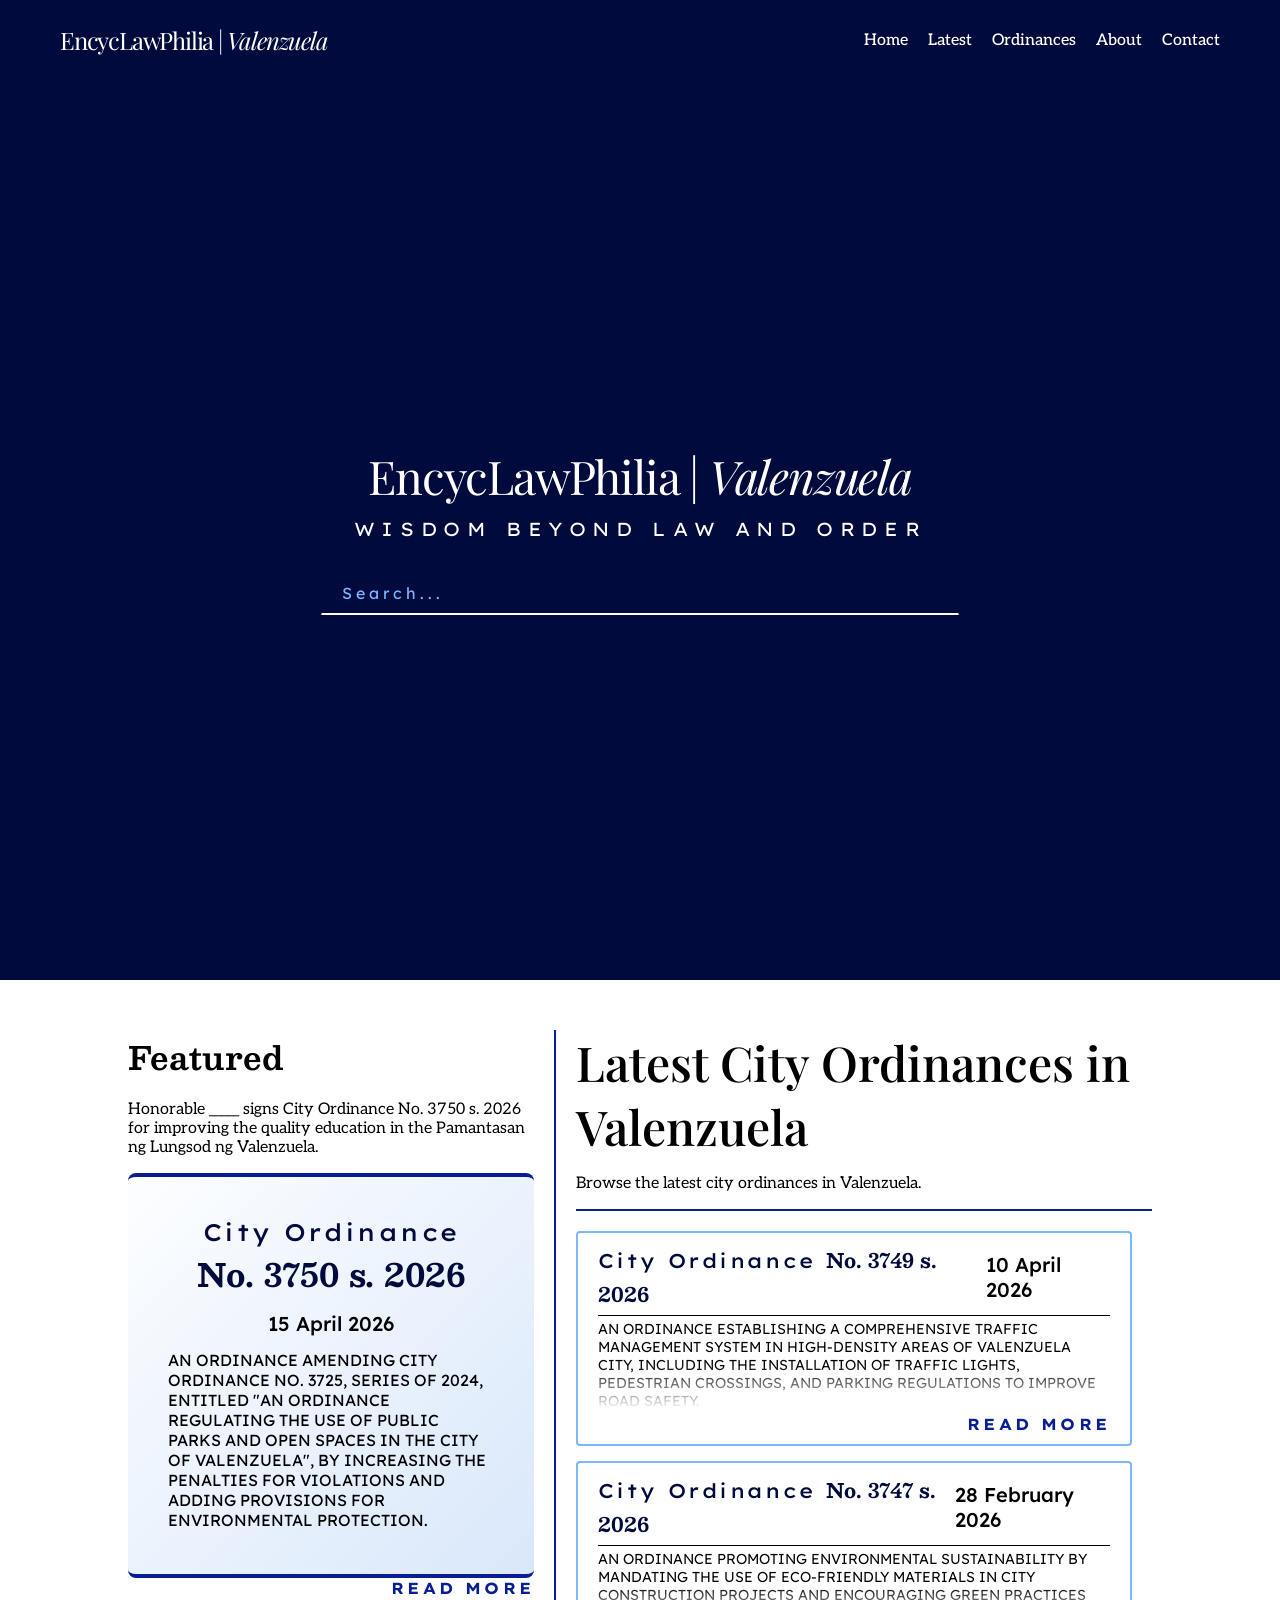
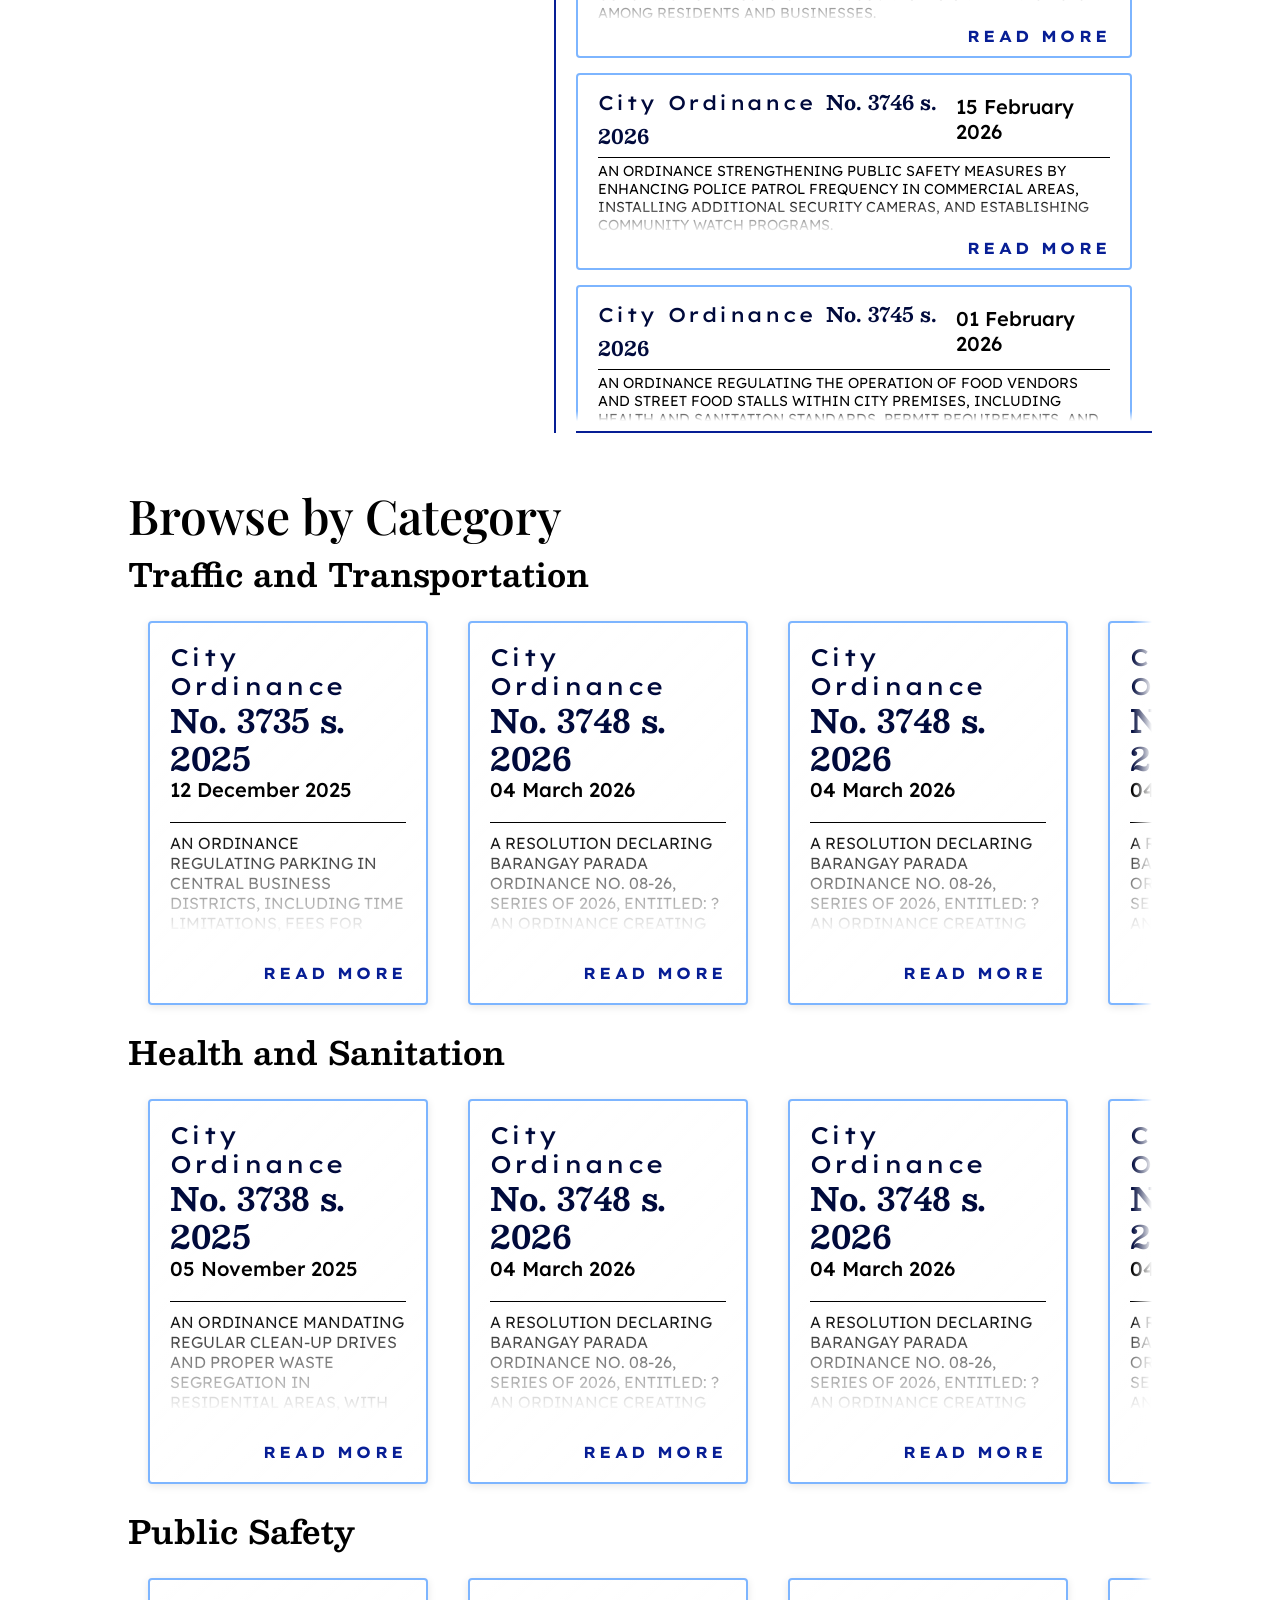
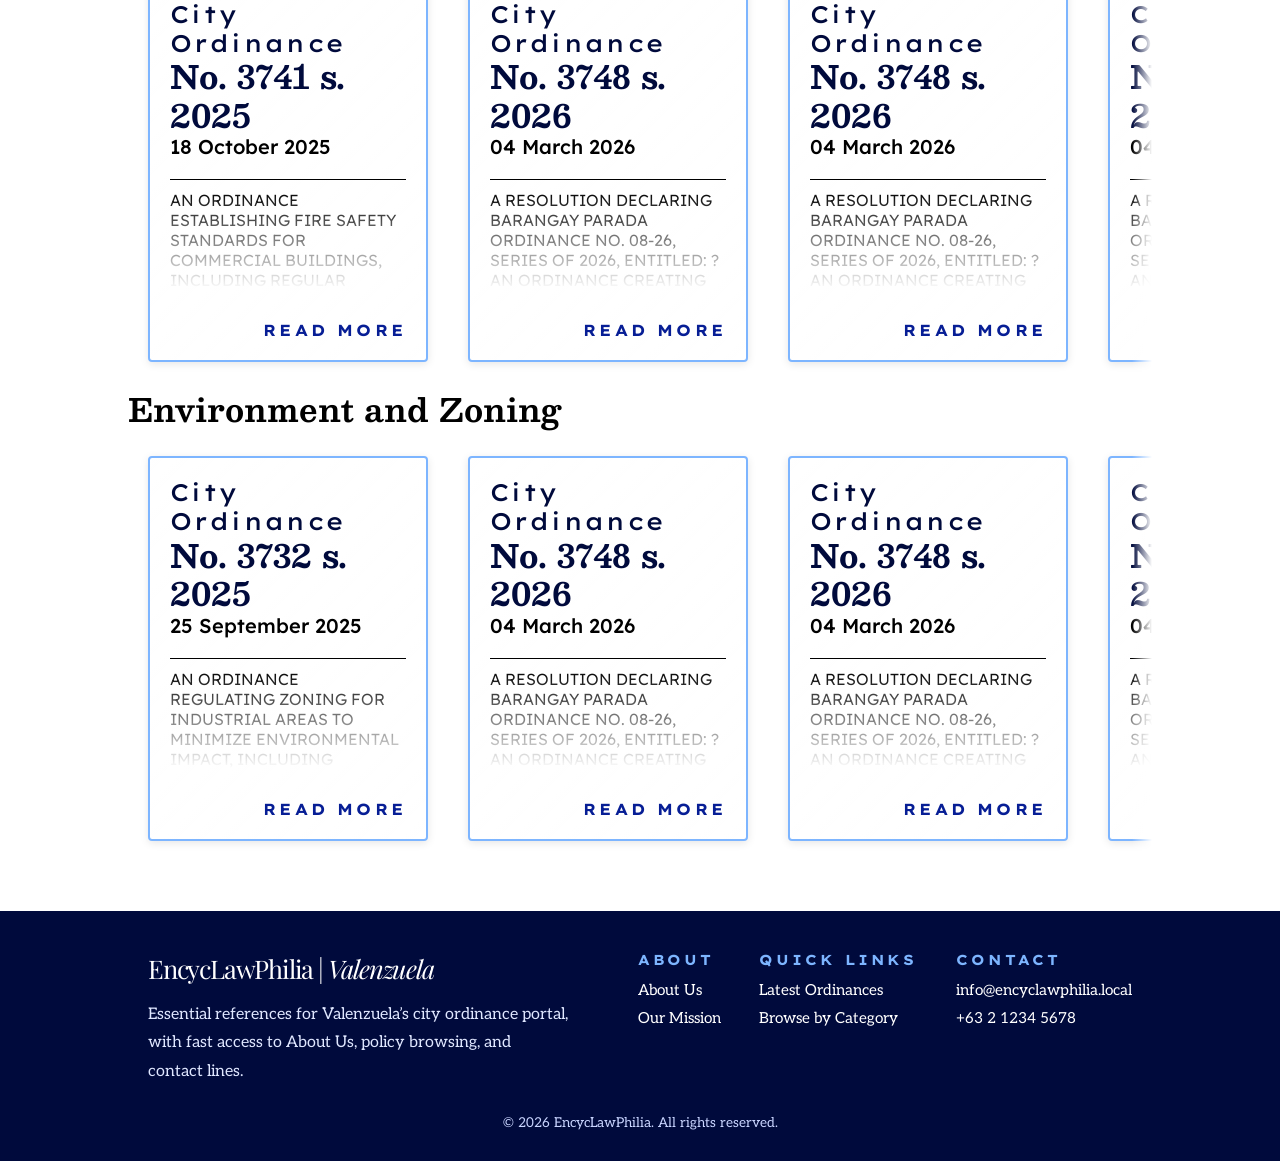
==== commit 01dad8ca: "Server resync" ====
--- a/index.html
+++ b/index.html
@@ -9,6 +9,20 @@
 </head>
 
 <body>
+    <header class="site-header">
+        <div class="header-content">
+            <div class="brand-title">
+                <h1>EncycLawPhilia | <span class="title-city">Valenzuela</span></h1>
+            </div>
+            <nav class="main-nav">
+                <a href="index.html">Home</a>
+                <a href="#browse-latest">Latest</a>
+                <a href="#browse-category">Ordinances</a>
+                <a href="#about-us">About</a>
+                <a href="#contact">Contact</a>
+            </nav>
+        </div>
+    </header>
     <main class="homepage">
         <search>
             <hgroup class="title">
--- a/css/style-claude.css
+++ b/css/style-claude.css
@@ -175,6 +175,7 @@
     align-items: center;
     user-select: none;
     gap: 10px;
+    top: 0;
 }
 
 hgroup.title h1 {
@@ -195,6 +196,7 @@
 form.search-bar {
     display: flex;
     gap: 10px;
+    position: sticky;
 }
 
 form.search-bar.mini {
@@ -313,6 +315,7 @@
 .preview-container {
     box-sizing: content-box;
     margin: 4px 0;
+    height: 100%;
 }
 
 
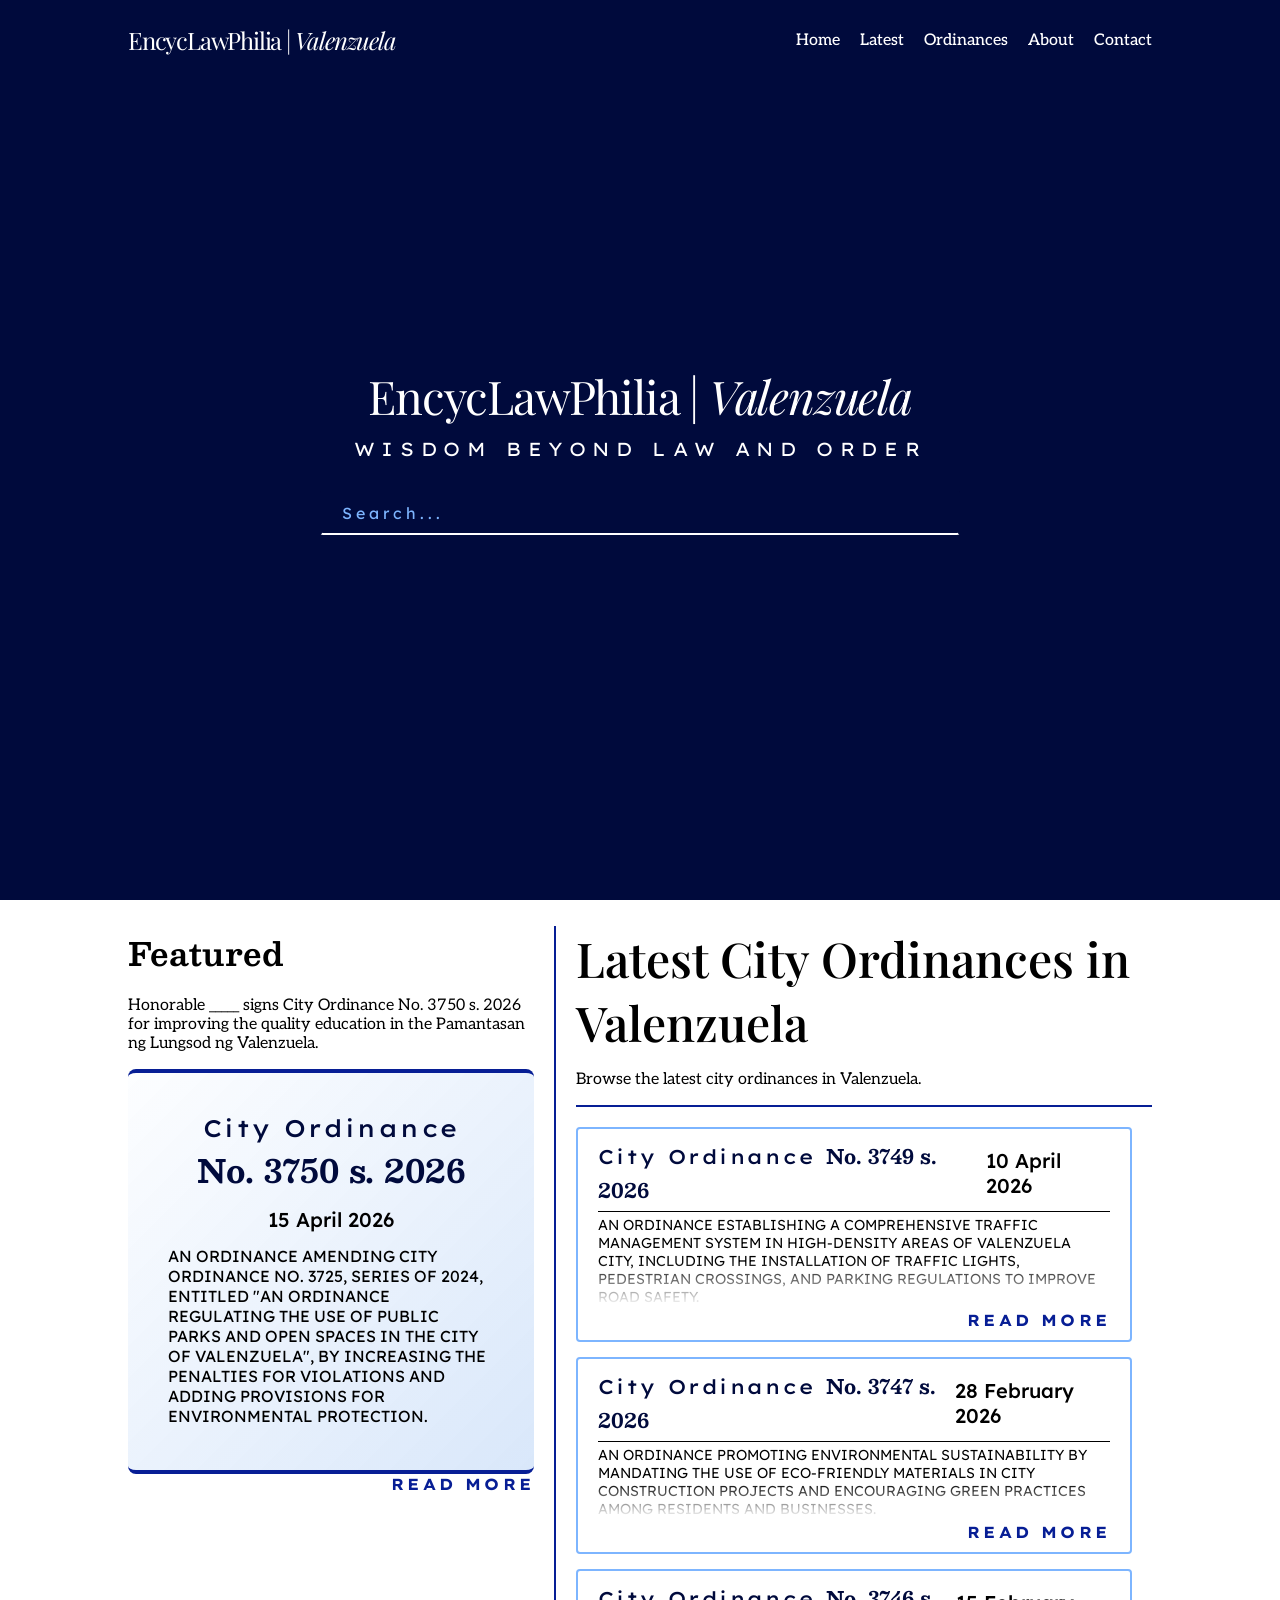
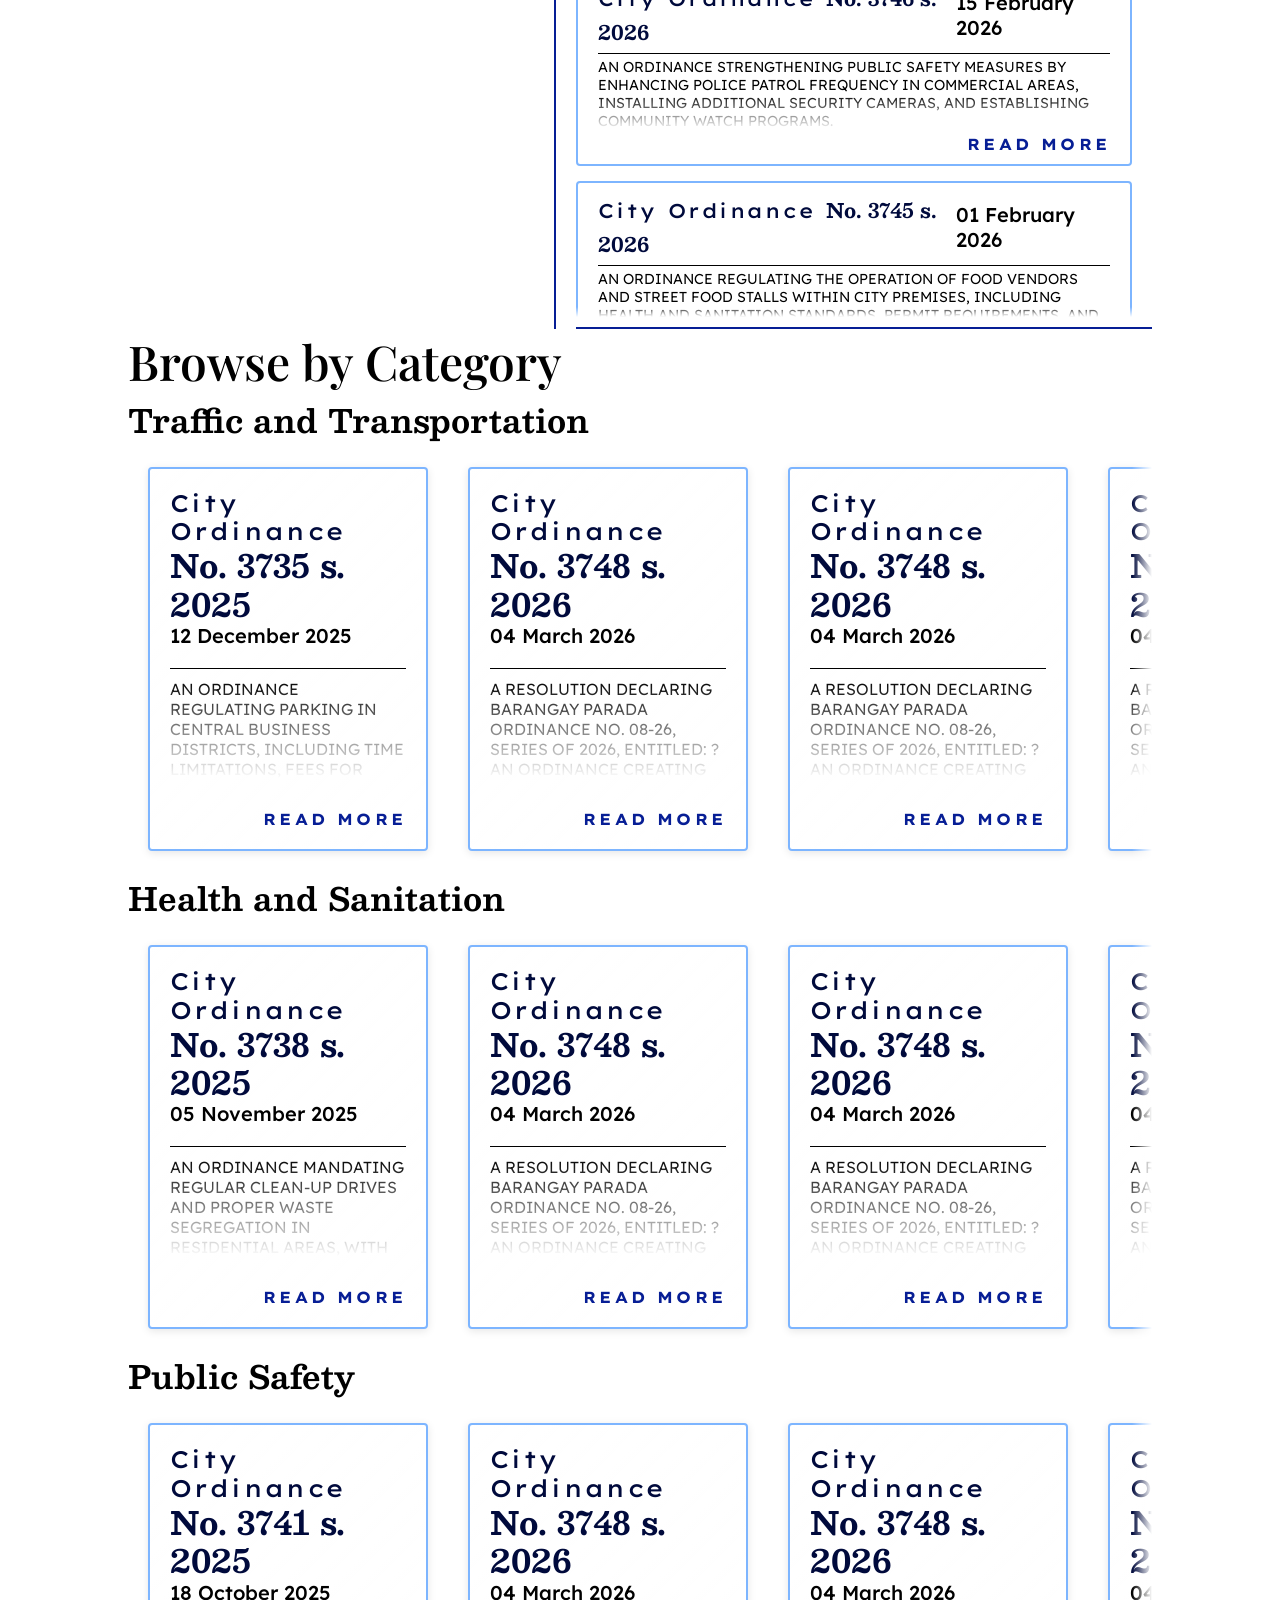
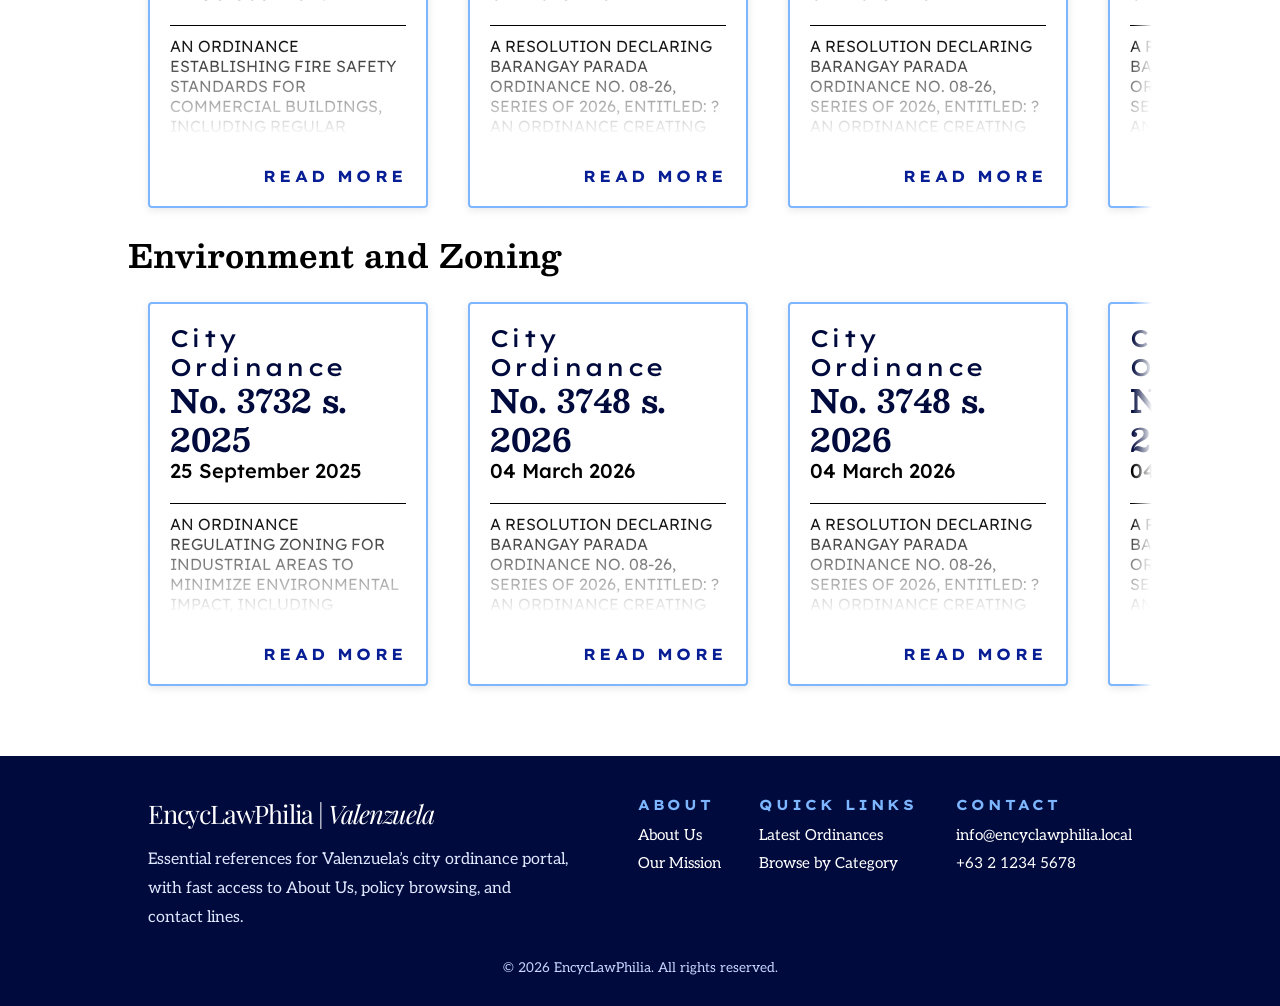
==== commit 3b790fb7: "Added new page: Ordinances" ====
--- a/index.html
+++ b/index.html
@@ -17,7 +17,7 @@
             <nav class="main-nav">
                 <a href="index.html">Home</a>
                 <a href="#browse-latest">Latest</a>
-                <a href="#browse-category">Ordinances</a>
+                <a href="browse.html">Ordinances</a>
                 <a href="#about-us">About</a>
                 <a href="#contact">Contact</a>
             </nav>
@@ -31,7 +31,7 @@
                 </div>
                 <p>Wisdom Beyond Law and Order</p>
             </hgroup>
-            <form class="search-bar" action="results.html" method="get">
+            <form class="search-bar" action="browse.html" method="get">
                 <input aria-label="Search for city legislations" autocomplete="off" inputmode="search" type="search"
                     placeholder="Search..." name="q" />
             </form>
--- a/css/style-claude.css
+++ b/css/style-claude.css
@@ -85,7 +85,8 @@
     --scroll-margin: 10px;
 
     --padding-big: 10vw;
-    --padding-medium: 2.5vw;
+    --padding-medium: 2vw;
+    --padding-small: max(10px, 1vw);
 }
 
 
@@ -166,6 +167,7 @@
     gap: 30px;
     background-color: var(--primary-color);
     color: #FFFFFF;
+    margin-top: calc(var(--header-height) * -1)
 }
 
 hgroup.title {
@@ -252,9 +254,31 @@
    PAGE & DASHBOARD LAYOUT
    ============================================================ */
 
-.homepage {
+.columns-split {
+    display: flex;
+    flex-direction: row;
+    margin: 0px var(--content-side-padding);
+}
+
+.subhero {
+    /* z-index: 10; */
+    position: relative;
+    background-color: var(--primary-color);
+    color: white;
+    padding: 0 var(--content-side-padding);
+    padding-top: calc(var(--padding-medium) * 4);
+    padding-bottom: var(--padding-small);
+    margin-top: calc(var(--header-height) * -1);
+}
+
+main.homepage {
     flex-direction: column;
     padding-bottom: 50px;
+}
+
+main.browse {
+    flex-direction: column;
+    /* padding: var(--padding-medium) 0; */
 }
 
 section.dashboard {
@@ -265,8 +289,13 @@
 
 section.dashboard[id="browse-latest"] {
     display: flex;
-    margin-top: 50px;
-    margin-bottom: 50px;
+    margin-top: var(--padding-medium);
+}
+
+section.browse {
+    margin: var(--padding-medium) 0;
+    padding-bottom: var(--padding-small);
+    /* border-bottom: 2px solid var(--primary-color); */
 }
 
 .flex-column {
@@ -278,6 +307,12 @@
     border-right: 2px solid var(--accent-color);
     margin-right: 20px;
     padding-right: 20px;
+}
+
+.flex-grid {
+    display: grid;
+    grid-template-columns: repeat(auto-fill, minmax(300px, 1fr));
+    gap: var(--cards-padding);
 }
 
 /* ============================================================
@@ -606,7 +641,7 @@
     height: var(--header-height);
     position: sticky;
     top: 0;
-    z-index: 100;
+    z-index: 3;
     display: flex;
     align-items: center;
 }
@@ -615,9 +650,7 @@
     display: flex;
     justify-content: space-between;
     align-items: center;
-    max-width: 1200px;
-    margin: 0 auto;
-    padding: 0 20px;
+    margin: 0 var(--content-side-padding);
     width: 100%;
 }
 
@@ -654,15 +687,17 @@
 }
 
 .sidebar-column {
+    height: 100%;
+    top: var(--header-height);
+    margin: var(--padding-small) 0;
+    position: sticky;
+}
+
+.sidebar-content {
     width: var(--sidebar-width);
-    border-right: 2px solid #ddd;
-}
-
-.sidebar-content {
-    position: sticky;
-    top: var(--header-height);
-    width: var(--sidebar-width);
-    padding: 2.5vw 2.5vw 2.5vw 5vw;
+    margin: calc(var(--padding-small)) 0;
+    margin-right: var(--padding-small);
+    margin-bottom: var(--padding-small);
 }
 
 .sidebar-content h2 {
@@ -672,7 +707,10 @@
 
 .results-content {
     position: relative;
-    margin: var(--padding-medium);
+    padding: calc(var(--padding-medium) - var(--padding-small)) 0;
+    padding-left: var(--padding-medium);
+    margin: var(--padding-small) 0;
+    border-left: 2px solid #ddd;
 }
 
 .results-content h1 {
